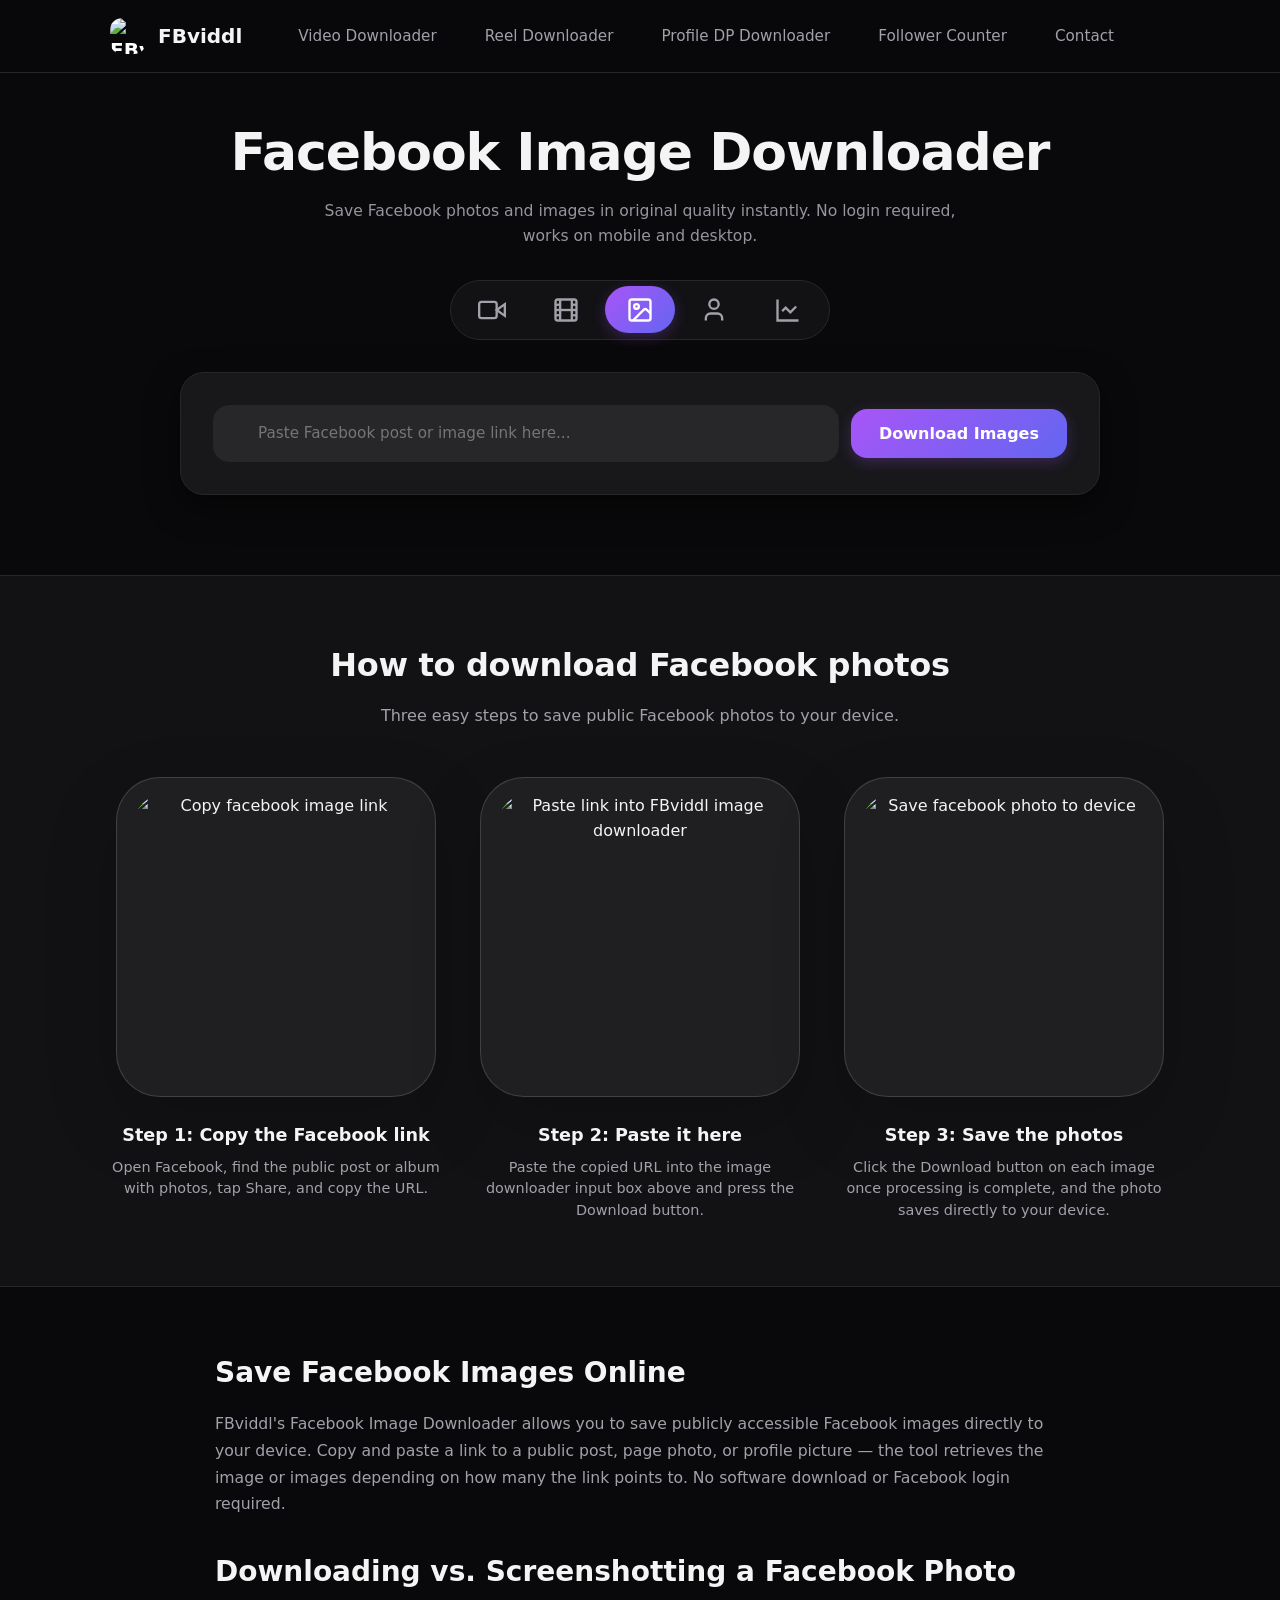
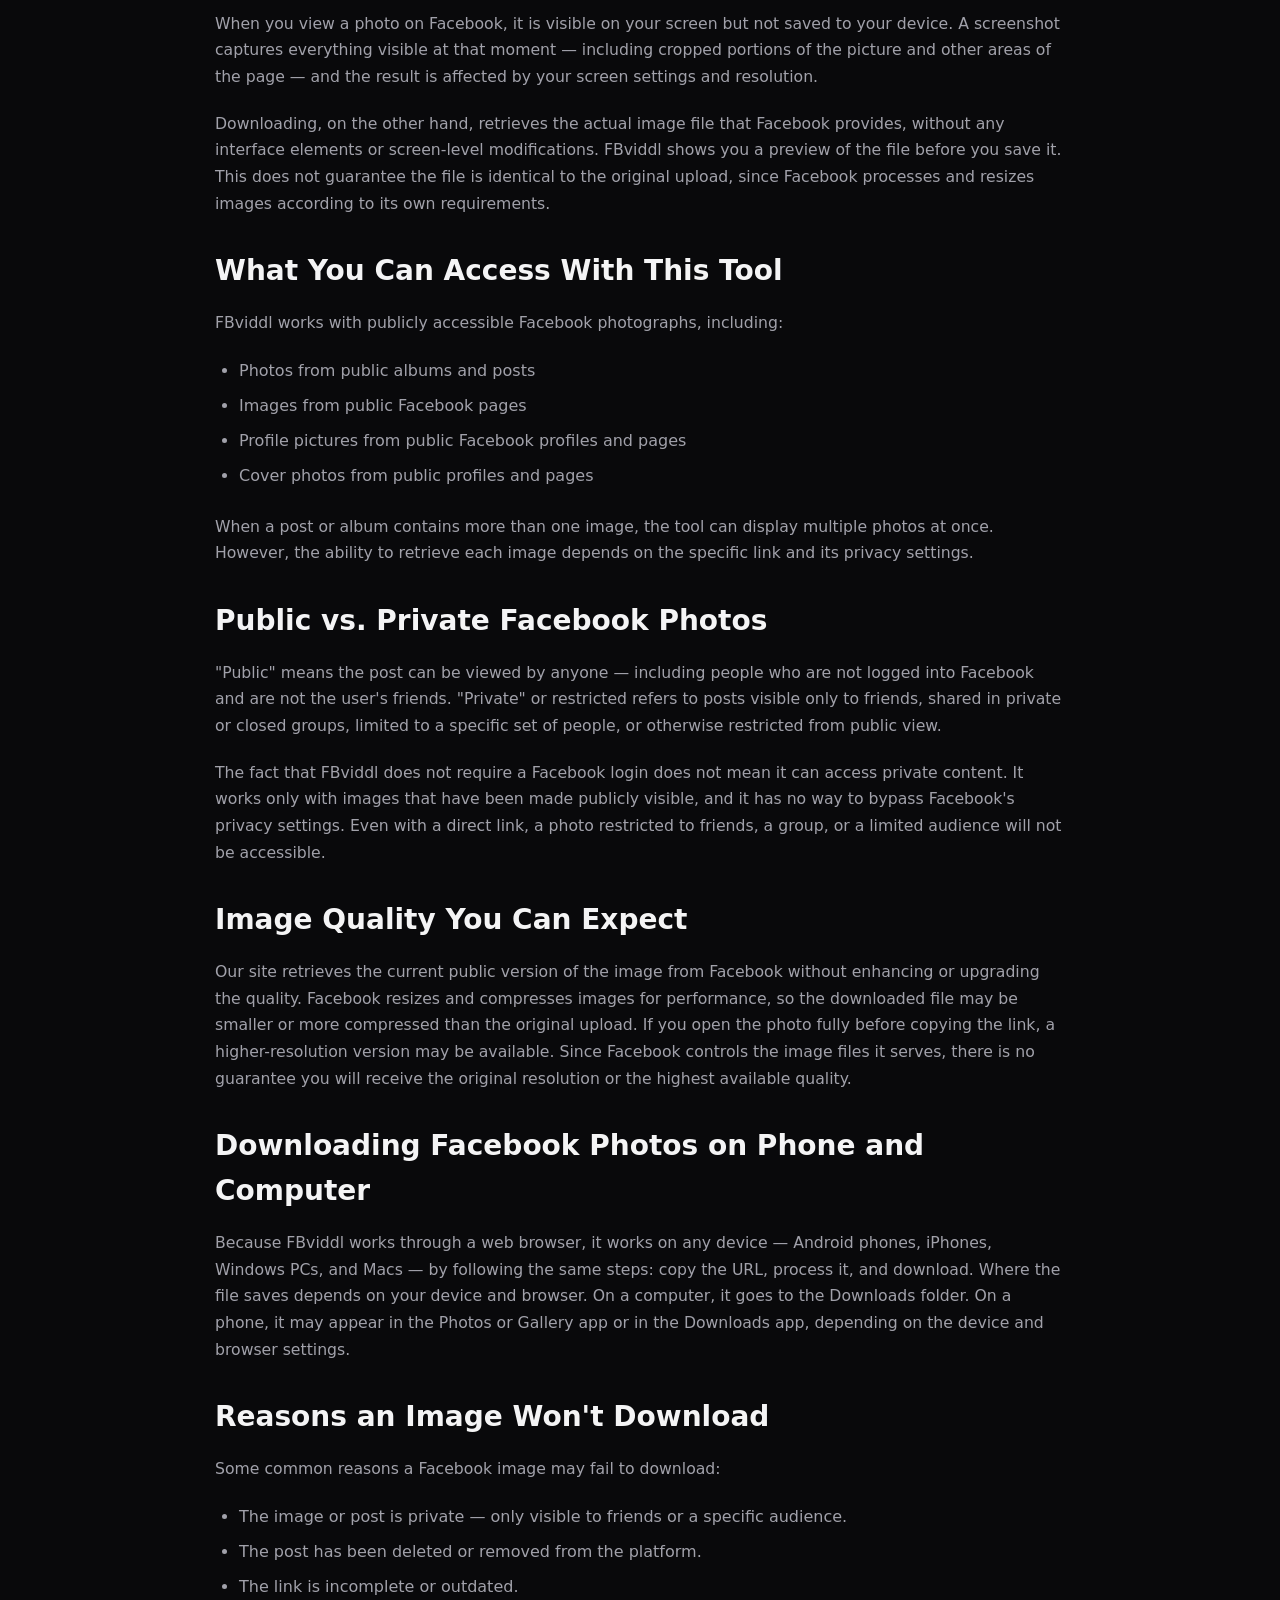
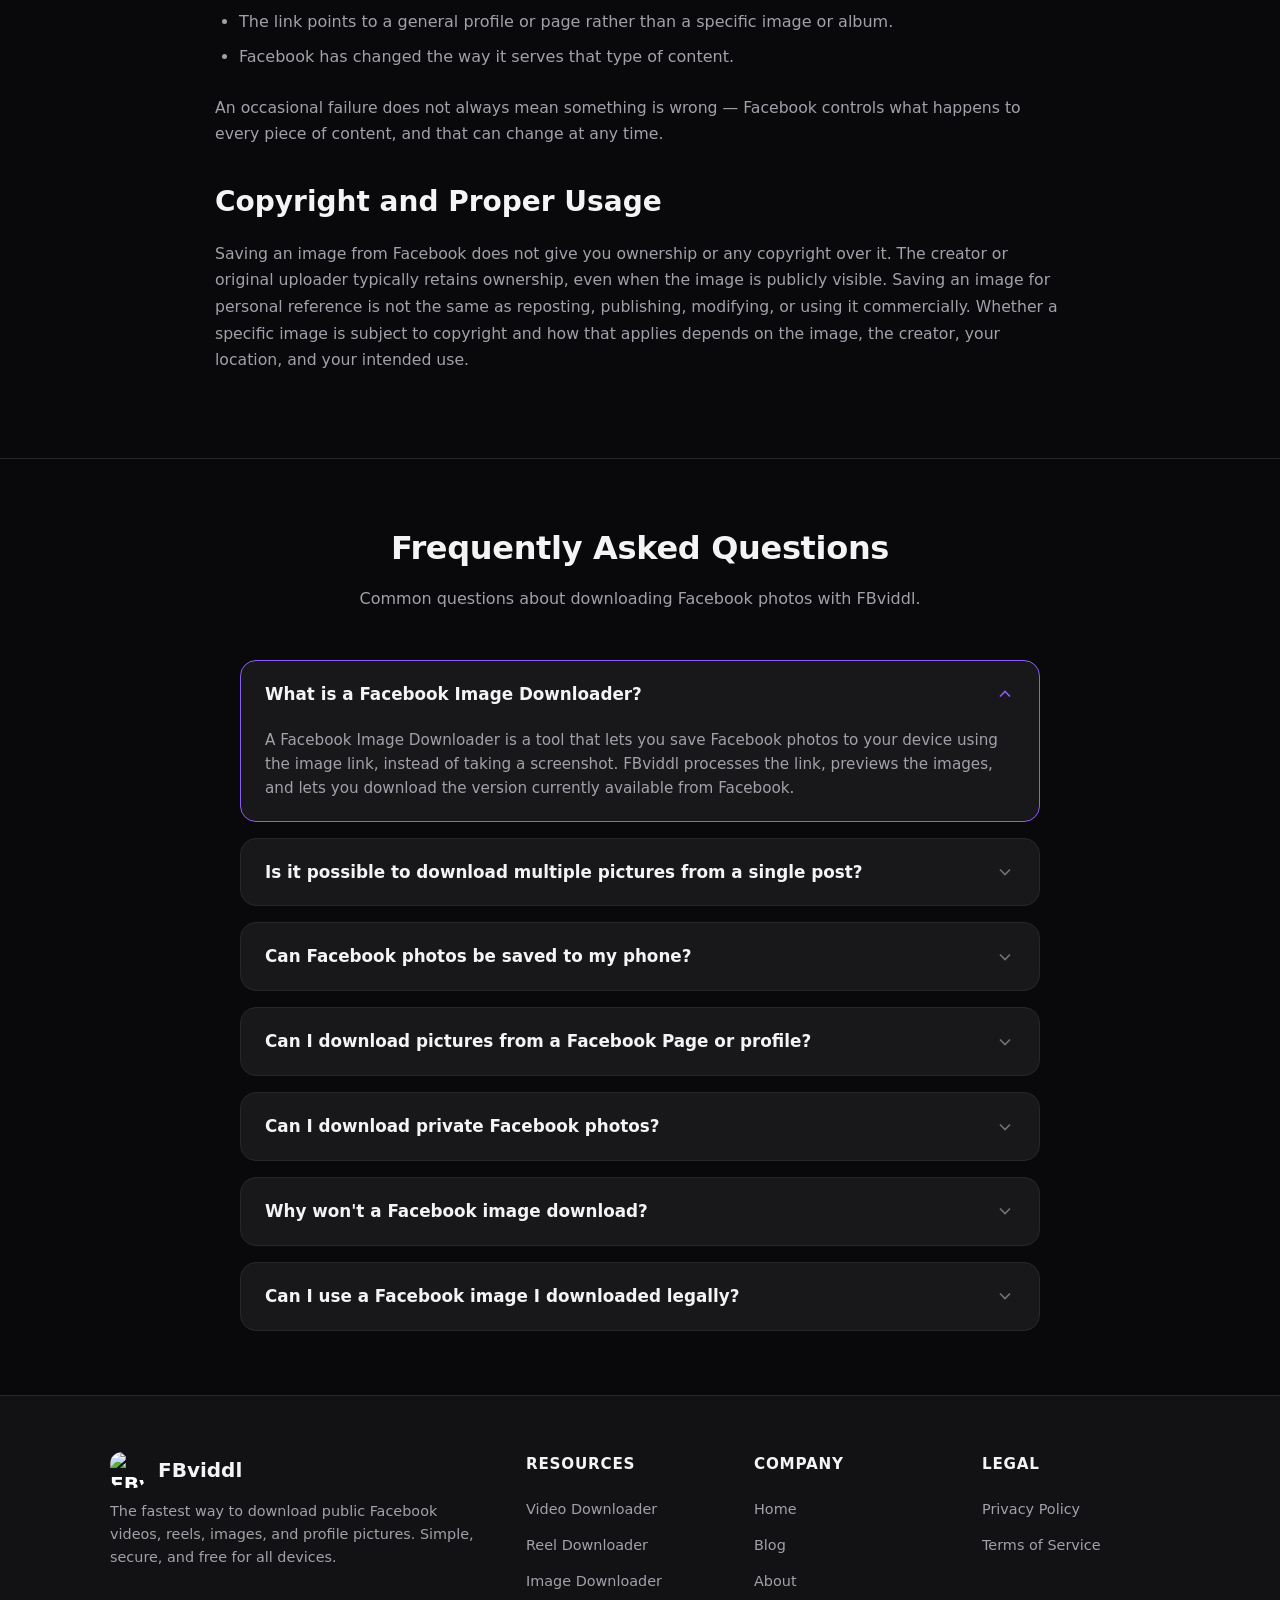
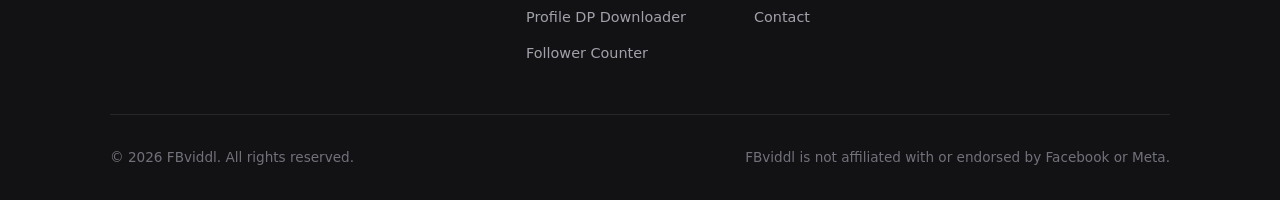
==== index.html @ 0bcaa2bc "Rename facebook-image-downloader.html to index.html" ====
<!DOCTYPE html>
<html lang="en">
<head>
<meta charset="UTF-8">
<meta name="viewport" content="width=device-width, initial-scale=1.0">

<!-- Primary SEO -->
<title>Facebook Image Downloader – Download FB Photos Online</title>
<meta name="description" content="Paste a public Facebook photo or post link and save the image to your phone or computer with FBviddl's Facebook Image Downloader — no login needed.">
<meta name="author" content="Romit Kr Yadav">
<meta name="robots" content="index, follow, max-image-preview:large, max-video-preview:-1, max-snippet:150">
<meta name="application-name" content="FBviddl">
<meta name="theme-color" content="#4f46e5">

<!-- Open Graph -->
<meta property="og:type" content="website">
<meta property="og:url" content="https://image.fbviddl.com">
<meta property="og:title" content="Facebook Image Downloader – Download FB Photos Online">
<meta property="og:description" content="Paste a public Facebook photo or post link and save the image to your phone or computer with FBviddl's Facebook Image Downloader — no login needed.">
<meta property="og:site_name" content="FBviddl">
<meta property="og:image" content="https://fbviddl.com/og-image.jpg">
<meta property="og:image:width" content="1200">
<meta property="og:image:height" content="630">
<meta property="og:image:alt" content="FBviddl - Facebook Image Downloader">
<meta property="og:locale" content="en_US">

<!-- Twitter Card -->
<meta name="twitter:card" content="summary_large_image">
<meta name="twitter:site" content="@fbviddl">
<meta name="twitter:url" content="https://image.fbviddl.com">
<meta name="twitter:title" content="Facebook Image Downloader – Download FB Photos Online">
<meta name="twitter:description" content="Paste a public Facebook photo or post link and save the image to your phone or computer with FBviddl's Facebook Image Downloader — no login needed.">
<meta name="twitter:image" content="https://fbviddl.com/og-image.jpg">
<meta name="twitter:image:alt" content="FBviddl - Facebook Image Downloader">

<!-- Canonical & Language -->
<link rel="canonical" href="https://image.fbviddl.com">
<link rel="alternate" hreflang="en" href="https://image.fbviddl.com">
<link rel="alternate" hreflang="x-default" href="https://image.fbviddl.com">

<!-- Favicon -->
<link rel="icon" type="image/png" href="https://fbviddl.com/favicon.png">
<link rel="apple-touch-icon" href="https://fbviddl.com/favicon.png">

<!-- Critical CSS -->
<link rel="preload" href="/romitkrfb.css" as="style">
<link rel="stylesheet" href="/romitkrfb.css">
<!-- Google tag (gtag.js) -->
<script async src="https://www.googletagmanager.com/gtag/js?id=G-W41DHLVD6E"></script>
<script>
  window.dataLayer = window.dataLayer || [];
  function gtag(){dataLayer.push(arguments);}
  gtag('js', new Date());

  gtag('config', 'G-W41DHLVD6E');
</script>
<!-- Structured Data -->
<script type="application/ld+json">
{
  "@context": "https://schema.org",
  "@graph": [
    {
      "@type": "WebPage",
      "@id": "https://fbviddl.com/facebook-image-downloader#webpage",
      "url": "https://fbviddl.com/facebook-image-downloader",
      "name": "Facebook Image Downloader - Download Facebook Photos Online",
      "author": {
        "@type": "Person",
        "name": "Romit Kr Yadav"
      },
      "breadcrumb": { "@id": "https://fbviddl.com/facebook-image-downloader#breadcrumb" }
    },
    {
      "@type": "BreadcrumbList",
      "@id": "https://fbviddl.com/facebook-image-downloader#breadcrumb",
      "itemListElement": [
        { "@type": "ListItem", "position": 1, "name": "Home", "item": "https://fbviddl.com/" },
        { "@type": "ListItem", "position": 2, "name": "Facebook Image Downloader", "item": "https://fbviddl.com/facebook-image-downloader" }
      ]
    }
  ]
}
</script>
<script type="application/ld+json">
{
  "@context": "https://schema.org",
  "@type": "HowTo",
  "@id": "https://fbviddl.com/facebook-image-downloader#howto",
  "url": "https://fbviddl.com/facebook-image-downloader#howitworks",
  "mainEntityOfPage": { "@id": "https://fbviddl.com/facebook-image-downloader#webpage" },
  "name": "How to download Facebook photos",
  "description": "Three easy steps to save public Facebook photos to your device.",
  "totalTime": "PT1M",
  "estimatedCost": { "@type": "MonetaryAmount", "currency": "USD", "value": "0" },
  "supply": [{ "@type": "HowToSupply", "name": "Public Facebook image or post URL" }],
  "tool": [{ "@type": "HowToTool", "name": "FBviddl.com", "url": "https://fbviddl.com/facebook-image-downloader" }],
  "step": [
    { "@type": "HowToStep", "position": 1, "name": "Copy the Facebook link", "text": "Open Facebook, find the public post or album with photos, tap Share, and copy the URL." },
    { "@type": "HowToStep", "position": 2, "name": "Paste it here", "text": "Paste the copied URL into the image downloader input box above and press the Download button." },
    { "@type": "HowToStep", "position": 3, "name": "Save the photos", "text": "Click the Download button on each image once processing is complete, and the photo saves directly to your device." }
  ]
}
</script>
<script type="application/ld+json">
{
  "@context": "https://schema.org",
  "@type": "FAQPage",
  "mainEntity": [
    { "@type": "Question", "name": "What is a Facebook Image Downloader?", "acceptedAnswer": { "@type": "Answer", "text": "A Facebook Image Downloader is a tool that lets you save Facebook photos to your device using the image link, instead of taking a screenshot. FBviddl processes the link, previews the images, and lets you download the version currently available from Facebook." } },
    { "@type": "Question", "name": "Is it possible to download multiple pictures from a single post?", "acceptedAnswer": { "@type": "Answer", "text": "Yes. If the link leads to a post or album with multiple public images, FBviddl will display all available pictures for preview so you can download them one by one. This applies to a single post or album, not an entire account." } },
    { "@type": "Question", "name": "Can Facebook photos be saved to my phone?", "acceptedAnswer": { "@type": "Answer", "text": "Yes. FBviddl works in a mobile browser on Android and iPhone the same way it does on desktop. Copy the Facebook photo link, paste it, wait for processing, and download. The file saves to Photos, Gallery, or Downloads depending on your phone and browser." } },
    { "@type": "Question", "name": "Can I download pictures from a Facebook Page or profile?", "acceptedAnswer": { "@type": "Answer", "text": "Yes, if the specific photo is publicly accessible. Public Facebook Page photos and profile pictures set to public can be downloaded the same way as any other public image. If a photo is restricted or not set to public, the downloader will not be able to retrieve it." } },
    { "@type": "Question", "name": "Can I download private Facebook photos?", "acceptedAnswer": { "@type": "Answer", "text": "No. Not requiring a login does not mean FBviddl can access private content. Photos visible to friends only, within a private group, or to a limited audience cannot be retrieved, and FBviddl does not attempt to bypass Facebook's privacy settings." } },
    { "@type": "Question", "name": "Why won't a Facebook image download?", "acceptedAnswer": { "@type": "Answer", "text": "Most often it is due to private content, an incomplete link, a deleted post, or a link that points to a general profile or page rather than a specific image. If the link is valid but still fails, Facebook may have changed how it delivers that content." } },
    { "@type": "Question", "name": "Can I use a Facebook image I downloaded legally?", "acceptedAnswer": { "@type": "Answer", "text": "Saving an image does not give you the right to use it any way you like. The original creator usually retains copyright even when the image is public. You may need their permission before using it publicly or commercially. Copyright rules vary by jurisdiction and intended use." } }
  ]
}
</script>
</head>
<body>
  <header class="header" id="siteHeader" role="banner">
    <div class="container header-inner">
      <a href="https://fbviddl.com/" class="logo" aria-label="FBviddl - Home"><img src="https://fbviddl.com/fbviddl-logo.png" alt="FBviddl Logo" class="logo-icon" width="36" height="36" loading="eager">FBviddl</a>
      <nav class="nav-desktop" role="navigation" aria-label="Primary Navigation">
        <a href="https://fbviddl.com/" class="nav-link">Video Downloader</a>
        <a href="https://reel.fbviddl.com" class="nav-link">Reel Downloader</a>
        <a href="https://dp.fbviddl.com" class="nav-link">Profile DP Downloader</a>
        <a href="https://follower.fbviddl.com" class="nav-link">Follower Counter</a>
        <a href="https://fbviddl.com/contact" class="nav-link">Contact</a>
      </nav>
      <div class="header-actions">
        <button class="hamburger-btn" id="hamburgerBtn" aria-label="Toggle mobile menu" aria-expanded="false" aria-controls="mobileNav">
          <svg xmlns="http://www.w3.org/2000/svg" width="24" height="24" fill="none" stroke="currentColor" stroke-width="2" aria-hidden="true"><line x1="4" x2="20" y1="12" y2="12"/><line x1="4" x2="20" y1="6" y2="6"/><line x1="4" x2="20" y1="18" y2="18"/></svg>
        </button>
      </div>
    </div>
  </header>

  <nav class="mobile-nav" id="mobileNav" role="navigation" aria-label="Mobile Navigation" hidden>
    <a href="https://fbviddl.com/" class="nav-link">Video Downloader</a>
    <a href="https://reel.fbviddl.com" class="nav-link">Reel Downloader</a>
    <a href="https://image.fbviddl.com" class="nav-link">Image Downloader</a>
    <a href="https://dp.fbviddl.com" class="nav-link">Profile DP Downloader</a>
    <a href="https://follower.fbviddl.com" class="nav-link">Follower Counter</a>
    <a href="https://fbviddl.com/blog" class="nav-link">Blog</a>
    <a href="https://fbviddl.com/contact" class="nav-link">Contact</a>
  </nav>

  <main id="mainContent">
    <section class="hero-section" id="downloader" aria-labelledby="heroHeading">
      <div class="container">
        <div class="hero-copy">
          <h1 class="hero-title" id="heroHeading">Facebook Image Downloader</h1>
          <p class="hero-subtitle hero-subtitle-sm">Save Facebook photos and images in original quality instantly. No login required, works on mobile and desktop.</p>
        </div>

        <div class="tool-tabs" id="toolTabs" role="tablist" aria-label="Downloader Tools">
          <a href="https://fbviddl.com/" class="tool-tab" id="toolVideoTab" role="tab" aria-selected="false" aria-label="Video Downloader">
            <svg xmlns="http://www.w3.org/2000/svg" width="30" height="28" viewBox="0 0 24 24" fill="none" stroke="currentColor" stroke-width="2" aria-hidden="true"><polygon points="23 7 16 12 23 17 23 7"/><rect width="15" height="14" x="1" y="5" rx="2" ry="2"/></svg>
          </a>
          <a href="https://reel.fbviddl.com" class="tool-tab" id="toolReelTab" role="tab" aria-selected="false" aria-label="Reel Downloader">
            <svg xmlns="http://www.w3.org/2000/svg" width="30" height="28" viewBox="0 0 24 24" fill="none" stroke="currentColor" stroke-width="2" aria-hidden="true"><rect width="18" height="18" x="3" y="3" rx="2" ry="2"/><path d="M7 3v18"/><path d="M3 7.5h4"/><path d="M3 12h18"/><path d="M3 16.5h4"/><path d="M17 3v18"/><path d="M17 7.5h4"/><path d="M17 16.5h4"/></svg>
          </a>
          <a href="https://image.fbviddl.com" class="tool-tab active" id="toolImageTab" role="tab" aria-selected="true" aria-current="page" aria-label="Image Downloader">
            <svg xmlns="http://www.w3.org/2000/svg" width="30" height="28" viewBox="0 0 24 24" fill="none" stroke="currentColor" stroke-width="2" aria-hidden="true"><rect width="18" height="18" x="3" y="3" rx="2" ry="2"/><circle cx="9" cy="9" r="2"/><path d="m21 15-3.086-3.086a2 2 0 0 0-2.828 0L6 21"/></svg>
          </a>
          <a href="https://dp.fbviddl.com" class="tool-tab" id="toolDpTab" role="tab" aria-selected="false" aria-label="Profile DP Downloader">
            <svg xmlns="http://www.w3.org/2000/svg" width="30" height="28" viewBox="0 0 24 24" fill="none" stroke="currentColor" stroke-width="2" aria-hidden="true"><path d="M19 21v-2a4 4 0 0 0-4-4H9a4 4 0 0 0-4 4v2"/><circle cx="12" cy="7" r="4"/></svg>
          </a>
          <a href="https://follower.fbviddl.com" class="tool-tab" id="toolGrowthTab" role="tab" aria-selected="false" aria-label="Follower Counter">
            <svg xmlns="http://www.w3.org/2000/svg" width="30" height="28" viewBox="0 0 24 24" fill="none" stroke="currentColor" stroke-width="2" aria-hidden="true"><path d="M3 3v18h18"/><path d="m19 9-5 5-4-4-3 3"/></svg>
          </a>
        </div>

        <div class="downloader-card" aria-label="Facebook Image Downloader Form">
          <form id="downloadForm" class="url-form">
            <div class="input-group">
              <input type="url" id="fbUrlInput" class="url-input" name="facebookUrl" placeholder="Paste Facebook post or image link here..." autocomplete="off" required>
              <button type="submit" class="btn-primary" id="submitBtn" aria-label="Download Facebook images">
                <span id="btnText">Download Images</span>
                <div id="btnLoader" class="spinner hidden" aria-hidden="true"></div>
              </button>
            </div>
          </form>

          <div id="errorMessage" class="error-box hidden" role="alert" aria-live="assertive">
            <svg class="error-icon" width="20" height="20" fill="none" stroke="currentColor" viewBox="0 0 24 24" aria-hidden="true"><path stroke-linecap="round" stroke-linejoin="round" stroke-width="2" d="M12 8v4m0 4h.01M21 12a9 9 0 11-18 0 9 9 0 0118 0z"/></svg>
            <div class="error-content">
              <h4 class="error-title">Unable to download</h4>
              <p id="errorText">Please paste a valid Facebook post or image link.</p>
            </div>
          </div>

          <div id="resultSection" class="result-box hidden" role="region" aria-live="polite">
            <div class="result-header">
              <span class="result-type-badge">Images found</span>
            </div>
            <div class="media-preview-container multi-mode">
              <div id="imageResults" class="media-grid"></div>
            </div>
          </div>
        </div>
      </div>
    </section>

    <section class="steps-section" id="howitworks" aria-labelledby="stepsHeading">
      <div class="container">
        <div class="section-header">
          <h2 class="section-title" id="stepsHeading">How to download Facebook photos</h2>
          <p class="section-subtitle">Three easy steps to save public Facebook photos to your device.</p>
        </div>
        <div class="steps-grid">
          <article class="step-card">
            <div class="step-icon"><img src="https://fbviddl.com/media/facebook-image-downloader.jpg" loading="lazy" decoding="async" width="60" height="60" alt="Copy facebook image link"></div>
            <h3>Step 1: Copy the Facebook link</h3>
            <p>Open Facebook, find the public post or album with photos, tap Share, and copy the URL.</p>
          </article>
          <article class="step-card">
            <div class="step-icon"><img src="https://fbviddl.com/media/download-facebook-photo.jpg" loading="lazy" decoding="async" width="60" height="60" alt="Paste link into FBviddl image downloader"></div>
            <h3>Step 2: Paste it here</h3>
            <p>Paste the copied URL into the image downloader input box above and press the Download button.</p>
          </article>
          <article class="step-card">
            <div class="step-icon"><img src="https://fbviddl.com/media/fb-photo-downolader.jpg" loading="lazy" decoding="async" width="60" height="60" alt="Save facebook photo to device"></div>
            <h3>Step 3: Save the photos</h3>
            <p>Click the Download button on each image once processing is complete, and the photo saves directly to your device.</p>
          </article>
        </div>
      </div>
    </section>

    <section class="info-section" aria-labelledby="infoHeading">
      <div class="container">
        <article class="info-content">

          <h2 id="infoHeading">Save Facebook Images Online</h2>
          <p>FBviddl's Facebook Image Downloader allows you to save publicly accessible Facebook images directly to your device. Copy and paste a link to a public post, page photo, or profile picture — the tool retrieves the image or images depending on how many the link points to. No software download or Facebook login required.</p>

          <h2>Downloading vs. Screenshotting a Facebook Photo</h2>
          <p>When you view a photo on Facebook, it is visible on your screen but not saved to your device. A screenshot captures everything visible at that moment — including cropped portions of the picture and other areas of the page — and the result is affected by your screen settings and resolution.</p>
          <p>Downloading, on the other hand, retrieves the actual image file that Facebook provides, without any interface elements or screen-level modifications. FBviddl shows you a preview of the file before you save it. This does not guarantee the file is identical to the original upload, since Facebook processes and resizes images according to its own requirements.</p>

          <h2>What You Can Access With This Tool</h2>
          <p>FBviddl works with publicly accessible Facebook photographs, including:</p>
          <ul>
            <li>Photos from public albums and posts</li>
            <li>Images from public Facebook pages</li>
            <li>Profile pictures from public Facebook profiles and pages</li>
            <li>Cover photos from public profiles and pages</li>
          </ul>
          <p>When a post or album contains more than one image, the tool can display multiple photos at once. However, the ability to retrieve each image depends on the specific link and its privacy settings.</p>

          <h2>Public vs. Private Facebook Photos</h2>
          <p>"Public" means the post can be viewed by anyone — including people who are not logged into Facebook and are not the user's friends. "Private" or restricted refers to posts visible only to friends, shared in private or closed groups, limited to a specific set of people, or otherwise restricted from public view.</p>
          <p>The fact that FBviddl does not require a Facebook login does not mean it can access private content. It works only with images that have been made publicly visible, and it has no way to bypass Facebook's privacy settings. Even with a direct link, a photo restricted to friends, a group, or a limited audience will not be accessible.</p>

          <h2>Image Quality You Can Expect</h2>
          <p>Our site retrieves the current public version of the image from Facebook without enhancing or upgrading the quality. Facebook resizes and compresses images for performance, so the downloaded file may be smaller or more compressed than the original upload. If you open the photo fully before copying the link, a higher-resolution version may be available. Since Facebook controls the image files it serves, there is no guarantee you will receive the original resolution or the highest available quality.</p>

          <h2>Downloading Facebook Photos on Phone and Computer</h2>
          <p>Because FBviddl works through a web browser, it works on any device — Android phones, iPhones, Windows PCs, and Macs — by following the same steps: copy the URL, process it, and download. Where the file saves depends on your device and browser. On a computer, it goes to the Downloads folder. On a phone, it may appear in the Photos or Gallery app or in the Downloads app, depending on the device and browser settings.</p>

          <h2>Reasons an Image Won't Download</h2>
          <p>Some common reasons a Facebook image may fail to download:</p>
          <ul>
            <li>The image or post is private — only visible to friends or a specific audience.</li>
            <li>The post has been deleted or removed from the platform.</li>
            <li>The link is incomplete or outdated.</li>
            <li>The link points to a general profile or page rather than a specific image or album.</li>
            <li>Facebook has changed the way it serves that type of content.</li>
          </ul>
          <p>An occasional failure does not always mean something is wrong — Facebook controls what happens to every piece of content, and that can change at any time.</p>

          <h2>Copyright and Proper Usage</h2>
          <p>Saving an image from Facebook does not give you ownership or any copyright over it. The creator or original uploader typically retains ownership, even when the image is publicly visible. Saving an image for personal reference is not the same as reposting, publishing, modifying, or using it commercially. Whether a specific image is subject to copyright and how that applies depends on the image, the creator, your location, and your intended use.</p>

        </article>
      </div>
    </section>

    <section class="faq-section" id="faq" aria-labelledby="faqHeading">
      <div class="container">
        <div class="section-header">
          <h2 class="section-title" id="faqHeading">Frequently Asked Questions</h2>
          <p class="section-subtitle">Common questions about downloading Facebook photos with FBviddl.</p>
        </div>
        <div class="faq-list" role="list">

          <div class="faq-item active" role="listitem">
            <button type="button" class="faq-question" aria-expanded="true" aria-controls="faqAnswer1">
              <span>What is a Facebook Image Downloader?</span>
              <svg class="faq-icon" aria-hidden="true" xmlns="http://www.w3.org/2000/svg" viewBox="0 0 24 24" fill="none" stroke="currentColor" stroke-width="2"><polyline points="6 9 12 15 18 9"/></svg>
            </button>
            <div id="faqAnswer1" class="faq-answer" role="region">
              <p>A Facebook Image Downloader is a tool that lets you save Facebook photos to your device using the image link, instead of taking a screenshot. FBviddl processes the link, previews the images, and lets you download the version currently available from Facebook.</p>
            </div>
          </div>

          <div class="faq-item" role="listitem">
            <button type="button" class="faq-question" aria-expanded="false" aria-controls="faqAnswer2">
              <span>Is it possible to download multiple pictures from a single post?</span>
              <svg class="faq-icon" aria-hidden="true" xmlns="http://www.w3.org/2000/svg" viewBox="0 0 24 24" fill="none" stroke="currentColor" stroke-width="2"><polyline points="6 9 12 15 18 9"/></svg>
            </button>
            <div id="faqAnswer2" class="faq-answer" role="region" hidden>
              <p>Yes. If the link leads to a post or album with multiple public images, FBviddl will display all available pictures for preview so you can download them one by one. This applies to a single post or album, not an entire account.</p>
            </div>
          </div>

          <div class="faq-item" role="listitem">
            <button type="button" class="faq-question" aria-expanded="false" aria-controls="faqAnswer3">
              <span>Can Facebook photos be saved to my phone?</span>
              <svg class="faq-icon" aria-hidden="true" xmlns="http://www.w3.org/2000/svg" viewBox="0 0 24 24" fill="none" stroke="currentColor" stroke-width="2"><polyline points="6 9 12 15 18 9"/></svg>
            </button>
            <div id="faqAnswer3" class="faq-answer" role="region" hidden>
              <p>Yes. FBviddl works in a mobile browser on Android and iPhone the same way it does on desktop. Copy the Facebook photo link, paste it, wait for processing, and download. The file saves to Photos, Gallery, or Downloads depending on your phone and browser.</p>
            </div>
          </div>

          <div class="faq-item" role="listitem">
            <button type="button" class="faq-question" aria-expanded="false" aria-controls="faqAnswer4">
              <span>Can I download pictures from a Facebook Page or profile?</span>
              <svg class="faq-icon" aria-hidden="true" xmlns="http://www.w3.org/2000/svg" viewBox="0 0 24 24" fill="none" stroke="currentColor" stroke-width="2"><polyline points="6 9 12 15 18 9"/></svg>
            </button>
            <div id="faqAnswer4" class="faq-answer" role="region" hidden>
              <p>Yes, if the specific photo is publicly accessible. Public Facebook Page photos and profile pictures set to public can be downloaded the same way as any other public image. If a photo is restricted or the profile picture is not set to public, the downloader will not be able to retrieve it.</p>
            </div>
          </div>

          <div class="faq-item" role="listitem">
            <button type="button" class="faq-question" aria-expanded="false" aria-controls="faqAnswer5">
              <span>Can I download private Facebook photos?</span>
              <svg class="faq-icon" aria-hidden="true" xmlns="http://www.w3.org/2000/svg" viewBox="0 0 24 24" fill="none" stroke="currentColor" stroke-width="2"><polyline points="6 9 12 15 18 9"/></svg>
            </button>
            <div id="faqAnswer5" class="faq-answer" role="region" hidden>
              <p>No. Not requiring a login does not mean FBviddl can access private content. Photos visible to friends only, within a private group, or to a limited audience cannot be retrieved, and FBviddl does not attempt to bypass Facebook's privacy settings.</p>
            </div>
          </div>

          <div class="faq-item" role="listitem">
            <button type="button" class="faq-question" aria-expanded="false" aria-controls="faqAnswer6">
              <span>Why won't a Facebook image download?</span>
              <svg class="faq-icon" aria-hidden="true" xmlns="http://www.w3.org/2000/svg" viewBox="0 0 24 24" fill="none" stroke="currentColor" stroke-width="2"><polyline points="6 9 12 15 18 9"/></svg>
            </button>
            <div id="faqAnswer6" class="faq-answer" role="region" hidden>
              <p>Most often it is due to private content, an incomplete link, a deleted post, or a link that points to a general profile or page rather than a specific image. If the link is valid and accessible but still fails, Facebook may have changed how it delivers that content.</p>
            </div>
          </div>

          <div class="faq-item" role="listitem">
            <button type="button" class="faq-question" aria-expanded="false" aria-controls="faqAnswer7">
              <span>Can I use a Facebook image I downloaded legally?</span>
              <svg class="faq-icon" aria-hidden="true" xmlns="http://www.w3.org/2000/svg" viewBox="0 0 24 24" fill="none" stroke="currentColor" stroke-width="2"><polyline points="6 9 12 15 18 9"/></svg>
            </button>
            <div id="faqAnswer7" class="faq-answer" role="region" hidden>
              <p>Saving an image does not give you the right to use it any way you like. The original creator usually retains copyright even when the image is public. You may need their permission before using it publicly or commercially. Copyright rules vary by jurisdiction and intended use.</p>
            </div>
          </div>

        </div>
      </div>
    </section>
  </main>

  <footer class="footer" role="contentinfo">
    <div class="container">
      <div class="footer-grid">
        <div class="footer-col">
          <a href="https://fbviddl.com/" class="logo" aria-label="FBviddl Home"><img src="https://fbviddl.com/fbviddl-logo.png" alt="FBviddl Logo" class="logo-icon" width="36" height="36" loading="lazy">FBviddl</a>
          <p>The fastest way to download public Facebook videos, reels, images, and profile pictures. Simple, secure, and free for all devices.</p>
        </div>
       <div class="footer-col">
          <h4>Resources</h4>
          <ul class="footer-links">
            <li><a href="https://fbviddl.com/">Video Downloader</a></li>
            <li><a href="https://reel.fbviddl.com">Reel Downloader</a></li>
            <li><a href="https://image.fbviddl.com">Image Downloader</a></li>
            <li><a href="https://dp.fbviddl.com">Profile DP Downloader</a></li>
            <li><a href="https://follower.fbviddl.com">Follower Counter</a></li>
          </ul>
        </div>


        <div class="footer-col">
          <h4>Company</h4>
          <ul class="footer-links">
            <li><a href="https://fbviddl.com/">Home</a></li>
            <li><a href="https://fbviddl.com/blog">Blog</a></li>
            <li><a href="https://fbviddl.com/about">About</a></li>
            <li><a href="https://fbviddl.com/contact">Contact</a></li>
          </ul>
        </div>
        <div class="footer-col">
          <h4>Legal</h4>
          <ul class="footer-links">
            <li><a href="https://fbviddl.com/privacy">Privacy Policy</a></li>
            <li><a href="https://fbviddl.com/terms">Terms of Service</a></li>
          </ul>
        </div>
      </div>
      <div class="footer-bottom">
        <div>&copy; 2026 FBviddl. All rights reserved.</div>
        <div>FBviddl is not affiliated with or endorsed by Facebook or Meta.</div>
      </div>
    </div>
  </footer>

  <script src="/romitimg.js" defer></script>
</body>
</html>
---- romitkrfb.css ----
/* ==========================================================================
   Threads Downloader - Modern Responsive CSS System
   Supports Dark Mode (Default) & Light Mode
   ========================================================================== */

/* CSS Variables & Color Palette */
:root {
  /* Colors - Dark Theme (Default) */
  --bg-primary: #09090b;
  --bg-surface: #121215;
  --bg-card: #18181b;
  --bg-card-hover: #222226;
  --bg-input: #27272a;
  
  --text-primary: #f4f4f5;
  --text-secondary: #a1a1aa;
  --text-muted: #71717a;
  
  --accent-primary: #8b5cf6;
  --accent-hover: #7c3aed;
  --accent-light: rgba(139, 92, 246, 0.15);
  --accent-gradient: linear-gradient(135deg, #a855f7 0%, #6366f1 100%);
  --accent-glow: rgba(168, 85, 247, 0.25);
  
  --border-color: #27272a;
  --border-hover: #3f3f46;
  --shadow-color: rgba(0, 0, 0, 0.5);
  
  --success-bg: rgba(16, 185, 129, 0.12);
  --success-text: #34d399;
  --error-bg: rgba(239, 68, 68, 0.12);
  --error-text: #f87171;
  --warning-bg: rgba(245, 158, 11, 0.12);
  --warning-text: #fbbf24;

  /* Typography */
  --font-sans: system-ui, -apple-system, BlinkMacSystemFont, 'Segoe UI', Roboto, Helvetica, Arial, sans-serif;
  
  /* Radii */
  --radius-sm: 8px;
  --radius-md: 12px;
  --radius-lg: 16px;
  --radius-xl: 24px;
  --radius-pill: 9999px;

  /* Transitions */
  --transition-fast: 0.15s ease;
  --transition-normal: 0.25s ease;
  --transition-slow: 0.35s ease;

  /* Containers */
  --container-max: 1100px;
}

/* Light Theme Variables */
[data-theme="light"] {
  --bg-primary: #f8fafc;
  --bg-surface: #ffffff;
  --bg-card: #ffffff;
  --bg-card-hover: #f1f5f9;
  --bg-input: #f1f5f9;
  
  --text-primary: #0f172a;
  --text-secondary: #475569;
  --text-muted: #64748b;
  
  --accent-primary: #7c3aed;
  --accent-hover: #6d28d9;
  --accent-light: rgba(124, 58, 237, 0.08);
  --accent-gradient: linear-gradient(135deg, #7c3aed 0%, #4f46e5 100%);
  --accent-glow: rgba(124, 58, 237, 0.15);
  
  --border-color: #e2e8f0;
  --border-hover: #cbd5e1;
  --shadow-color: rgba(15, 23, 42, 0.08);
  
  --success-bg: #ecfdf5;
  --success-text: #059669;
  --error-bg: #fef2f2;
  --error-text: #dc2626;
  --warning-bg: #fffbeb;
  --warning-text: #d97706;
}

/* Reset & Base Styles */
*, *::before, *::after {
  box-sizing: border-box;
  margin: 0;
  padding: 0;
}

html {
  font-family: var(--font-sans);
  background-color: var(--bg-primary);
  color: var(--text-primary);
  line-height: 1.6;
  scroll-behavior: smooth;
  -webkit-font-smoothing: antialiased;
}

body {
  min-height: 100vh;
  display: flex;
  flex-direction: column;
  background-color: var(--bg-primary);
  color: var(--text-primary);
  transition: background-color var(--transition-normal), color var(--transition-normal);
  overflow-x: hidden;
  position: relative;
}

body::before {
  display: none;
}

a {
  color: var(--accent-primary);
  text-decoration: none;
  transition: color var(--transition-fast);
}

a:hover {
  color: var(--accent-hover);
}

img, video {
  max-width: 100%;
  height: auto;
  display: block;
}

button, input, select, textarea {
  font: inherit;
  color: inherit;
}

button {
  cursor: pointer;
  border: none;
  background: none;
}

/* Layout Containers */
.container {
  width: 100%;
  max-width: var(--container-max);
  margin: 0 auto;
  padding: 0 1.25rem;
}

/* Header & Navigation */
.header {
  position: sticky;
  top: 0;
  z-index: 100;
  background-color: rgba(9, 9, 11, 0.85);
  backdrop-filter: blur(12px);
  -webkit-backdrop-filter: blur(12px);
  border-bottom: 1px solid var(--border-color);
  transition: background-color var(--transition-normal);
}

[data-theme="light"] .header {
  background-color: rgba(248, 250, 252, 0.85);
}

.header-inner {
  display: flex;
  align-items: center;
  justify-content: space-between;
  height: 4.5rem;
}

.logo {
  display: flex;
  align-items: center;
  gap: 0.75rem;
  font-weight: 700;
  font-size: 1.25rem;
  color: var(--text-primary);
  text-decoration: none;
}

.logo-icon {
  width: 2.25rem;
  height: 2.25rem;
  background: var(--accent-gradient);
  border-radius: var(--radius-md);
  display: flex;
  align-items: center;
  justify-content: center;
  color: #ffffff;
  box-shadow: 0 4px 12px var(--accent-glow);
  flex-shrink: 0;
}

.logo img.logo-icon {
  padding: 0;
  object-fit: cover;
  background: transparent;
  box-shadow: none;
}

.logo-icon svg {
  width: 1.35rem;
  height: 1.35rem;
}

.logo-badge {
  font-size: 0.65rem;
  text-transform: uppercase;
  letter-spacing: 0.05em;
  background: var(--accent-light);
  color: var(--accent-primary);
  padding: 0.15rem 0.5rem;
  border-radius: var(--radius-pill);
  font-weight: 600;
}

.nav-desktop {
  display: flex;
  align-items: center;
  gap: 1.5rem;
}

.nav-link {
  color: var(--text-secondary);
  font-weight: 500;
  font-size: 0.95rem;
  padding: 0.5rem 0.75rem;
  border-radius: var(--radius-sm);
  transition: color var(--transition-fast), background-color var(--transition-fast);
}

.nav-link:hover, .nav-link.active {
  color: var(--text-primary);
  background-color: var(--bg-card-hover);
}

.header-actions {
  display: flex;
  align-items: center;
  gap: 0.75rem;
}

.theme-toggle-btn {
  width: 2.5rem;
  height: 2.5rem;
  border-radius: var(--radius-pill);
  background-color: var(--bg-surface);
  border: 1px solid var(--border-color);
  color: var(--text-primary);
  display: flex;
  align-items: center;
  justify-content: center;
  transition: all var(--transition-fast);
}

.theme-toggle-btn:hover {
  background-color: var(--bg-card-hover);
  border-color: var(--border-hover);
  transform: translateY(-1px);
}

.hamburger-btn {
  display: none;
  width: 2.5rem;
  height: 2.5rem;
  border-radius: var(--radius-md);
  background-color: var(--bg-surface);
  border: 1px solid var(--border-color);
  color: var(--text-primary);
  align-items: center;
  justify-content: center;
}

/* Mobile Nav Drawer */
.mobile-nav {
  display: none;
  position: fixed;
  top: 4.5rem;
  left: 0;
  right: 0;
  bottom: 0;
  background-color: var(--bg-primary);
  z-index: 99;
  padding: 1.5rem;
  flex-direction: column;
  gap: 1rem;
  border-top: 1px solid var(--border-color);
  overflow-y: auto;
}

.mobile-nav.open {
  display: flex;
}

.mobile-nav .nav-link {
  font-size: 1.1rem;
  padding: 0.85rem 1rem;
  border-radius: var(--radius-md);
  background-color: var(--bg-surface);
}

/* Hero & Downloader Section */
.hero-section {
  padding: 3rem 0 2rem;
  text-align: center;
}

.hero-pill {
  display: inline-flex;
  align-items: center;
  gap: 0.5rem;
  padding: 0.35rem 1rem;
  border-radius: var(--radius-pill);
  background-color: var(--accent-light);
  color: var(--accent-primary);
  font-size: 0.85rem;
  font-weight: 600;
  margin-bottom: 1.25rem;
  border: 1px solid rgba(139, 92, 246, 0.2);
}

.update-box {
  margin: 2rem auto 0;
  max-width: 780px;
  background: rgba(255,255,255,0.04);
  border: 1px solid rgba(255,255,255,0.12);
  border-radius: var(--radius-xl);
  padding: 1.5rem;
  text-align: left;
  box-shadow: 0 20px 50px rgba(0, 0, 0, 0.18);
  backdrop-filter: blur(16px);
  -webkit-backdrop-filter: blur(16px);
}

.update-box-header {
  display: flex;
  align-items: center;
  gap: 0.85rem;
  margin-bottom: 1rem;
}

.update-icon {
  display: inline-flex;
  align-items: center;
  justify-content: center;
  width: 2.5rem;
  height: 2.5rem;
  border-radius: 50%;
  background: rgba(124, 58, 237, 0.18);
  color: #fff;
  font-size: 1rem;
}

.update-box h2 {
  font-size: 1.1rem;
  margin: 0;
  color: var(--text-primary);
}

.update-items {
  display: grid;
  gap: 1rem;
  max-height: 310px;
  overflow-y: auto;
  padding-right: 0.25rem;
}

.update-items::-webkit-scrollbar {
  width: 8px;
}

.update-items::-webkit-scrollbar-track {
  background: transparent;
}

.update-items::-webkit-scrollbar-thumb {
  background: rgba(139, 92, 246, 0.45);
  border-radius: 999px;
}

.update-items::-webkit-scrollbar-thumb:hover {
  background: rgba(139, 92, 246, 0.65);
}

.update-item {
  padding: 1rem;
  border-radius: var(--radius-lg);
  background: rgba(255,255,255,0.03);
  border: 1px solid rgba(255,255,255,0.08);
}

.update-item p {
  margin: 0;
  color: var(--text-secondary);
  line-height: 1.65;
}

.hero-title {
  font-size: clamp(1.5rem, 6vw, 3.25rem);
  font-weight: 800;
  line-height: 1.2;
  letter-spacing: -0.02em;
  margin-bottom: 1rem;
  color: var(--text-primary);
  word-break: break-word;
  overflow-wrap: break-word;
}

.hero-subtitle {
  font-size: 1.1rem;
  color: var(--text-secondary);
  max-width: 650px;
  margin: 0 auto 2rem;
  line-height: 1.6;
}

.hero-subtitle-sm {
  font-size: 0.975rem;
  line-height: 1.55;
  opacity: 0.92;
}

.promo-account-banner {
  display: flex;
  flex-wrap: wrap;
  align-items: center;
  justify-content: center;
  gap: 0.7rem;
  max-width: 760px;
  margin: 0 auto 1.6rem;
  padding: 0.9rem 1rem;
  border-radius: 1.1rem;
  background: linear-gradient(135deg, rgba(124, 58, 237, 0.16), rgba(6, 182, 212, 0.08));
  border: 1px solid rgba(255, 255, 255, 0.16);
  box-shadow: 0 12px 32px rgba(15, 23, 42, 0.14), inset 0 1px 0 rgba(255, 255, 255, 0.08);
  backdrop-filter: blur(12px);
  -webkit-backdrop-filter: blur(12px);
  color: var(--text-primary);
}

.promo-account-avatar {
  width: 2.65rem;
  height: 2.65rem;
  border-radius: 50%;
  object-fit: cover;
  border: 2px solid rgba(255, 255, 255, 0.24);
  box-shadow: 0 8px 18px rgba(0, 0, 0, 0.16);
}

.promo-account-badge {
  display: inline-flex;
  align-items: center;
  justify-content: center;
  padding: 0.3rem 0.7rem;
  border-radius: 999px;
  background: linear-gradient(135deg, var(--accent-primary), #38bdf8);
  color: #fff;
  font-size: 0.72rem;
  font-weight: 700;
  letter-spacing: 0.03em;
  text-transform: uppercase;
}

.promo-account-text {
  font-size: 0.94rem;
  color: var(--text-secondary);
}

.promo-account-text a {
  color: var(--accent-primary);
  font-weight: 700;
  text-decoration: none;
}

.promo-account-button {
  display: inline-flex;
  align-items: center;
  justify-content: center;
  padding: 0.55rem 0.9rem;
  border-radius: 999px;
  background: rgba(255, 255, 255, 0.95);
  color: #111827;
  font-size: 0.88rem;
  font-weight: 700;
  border: 1px solid rgba(255, 255, 255, 0.24);
  text-decoration: none;
  transition: transform var(--transition-fast), box-shadow var(--transition-fast), color var(--transition-fast);
}

.promo-account-button:hover {
  transform: translateY(-1px);
  box-shadow: 0 8px 16px rgba(15, 23, 42, 0.12);
  color: var(--accent-primary);
}

@media (max-width: 640px) {
  .promo-account-banner {
    flex-direction: row;
    align-items: center;
    justify-content: center;
    text-align: left;
    padding: 0.8rem 0.75rem;
    gap: 0.45rem;
    flex-wrap: nowrap;
  }

  .promo-account-avatar {
    width: 2.1rem;
    height: 2.1rem;
    flex-shrink: 0;
  }

  .promo-account-badge {
    padding: 0.24rem 0.55rem;
    font-size: 0.62rem;
  }

  .promo-account-text {
    font-size: 0.8rem;
    line-height: 1.3;
    white-space: nowrap;
    overflow: hidden;
    text-overflow: ellipsis;
  }

  .promo-account-button {
    padding: 0.42rem 0.65rem;
    font-size: 0.74rem;
    white-space: nowrap;
  }
}

/* Promote Account Page */
.promote-section {
  padding-bottom: 1rem;
}

.promote-actions {
  display: flex;
  flex-wrap: wrap;
  justify-content: center;
  gap: 0.75rem;
  margin-top: 1.2rem;
}

.promote-grid {
  display: grid;
  grid-template-columns: repeat(2, minmax(0, 1fr));
  gap: 1rem;
  margin-bottom: 1rem;
}

.promote-card {
  background: var(--bg-card);
  border: 1px solid var(--border-color);
  border-radius: 1.1rem;
  padding: 1.2rem;
  box-shadow: 0 10px 24px rgba(15, 23, 42, 0.12);
}

.promote-card-wide {
  margin-top: 1rem;
}

.promote-icon {
  display: inline-flex;
  width: 2.8rem;
  height: 2.8rem;
  align-items: center;
  justify-content: center;
  border-radius: 0.9rem;
  background: linear-gradient(135deg, rgba(124, 58, 237, 0.15), rgba(6, 182, 212, 0.1));
  color: var(--accent-primary);
  margin-bottom: 0.8rem;
}

.promote-card h2,
.pricing-card h2 {
  font-size: 1.1rem;
  margin: 0 0 0.5rem;
  color: var(--text-primary);
}

.promote-card p,
.pricing-card p,
.promote-list li {
  color: var(--text-secondary);
  line-height: 1.6;
}

.promote-link {
  display: inline-block;
  margin-top: 0.35rem;
  color: var(--accent-primary);
  font-weight: 700;
  text-decoration: none;
}

.upi-box {
  display: inline-block;
  margin-top: 0.55rem;
  padding: 0.45rem 0.7rem;
  border-radius: 999px;
  background: rgba(255, 255, 255, 0.05);
  border: 1px solid rgba(255, 255, 255, 0.08);
  font-size: 0.9rem;
  color: var(--text-primary);
}

.paypal-box {
  margin-top: 0.7rem;
  padding: 0.75rem;
  border-radius: 1rem;
  background: rgba(255, 255, 255, 0.04);
  border: 1px solid rgba(255, 255, 255, 0.08);
}

.paypal-box > div {
  min-height: 48px;
}

.pricing-card {
  background: linear-gradient(135deg, rgba(124, 58, 237, 0.13), rgba(6, 182, 212, 0.08));
  border: 1px solid rgba(255, 255, 255, 0.14);
  border-radius: 1.2rem;
  padding: 1.2rem;
  margin-bottom: 1rem;
  box-shadow: 0 12px 28px rgba(15, 23, 42, 0.12);
}

.pricing-list {
  display: grid;
  gap: 0.75rem;
  margin-top: 0.8rem;
}

.pricing-item {
  display: flex;
  align-items: center;
  justify-content: space-between;
  gap: 1rem;
  padding: 0.8rem 0.95rem;
  border-radius: 0.9rem;
  background: rgba(255, 255, 255, 0.05);
  border: 1px solid rgba(255, 255, 255, 0.08);
}

.pricing-item strong {
  color: var(--text-primary);
}

.pricing-item span {
  font-weight: 700;
  color: var(--accent-primary);
  white-space: nowrap;
}

.promote-list {
  padding-left: 1.1rem;
  margin: 0.6rem 0 0;
}

.promote-list li {
  margin-bottom: 0.45rem;
}

@media (max-width: 768px) {
  .promote-grid {
    grid-template-columns: 1fr;
  }
}

@media (max-width: 640px) {
  .promote-actions {
    flex-direction: column;
  }

  .promote-actions a {
    width: 100%;
  }

  .pricing-item {
    flex-direction: column;
    align-items: flex-start;
  }
}

/* Tool Mode Selector Tabs */
.tool-tabs {
  display: inline-flex;
  background-color: var(--bg-surface);
  padding: 0.35rem;
  border-radius: var(--radius-pill);
  border: 1px solid var(--border-color);
  margin-bottom: 2rem;
  gap: 0.25rem;
}

.tool-tab {
  display: flex;
  align-items: center;
  gap: 0.5rem;
  padding: 0.6rem 1.25rem;
  border-radius: var(--radius-pill);
  font-weight: 600;
  font-size: 0.9rem;
  color: var(--text-secondary);
  transition: all var(--transition-fast);
  white-space: nowrap;
}

.tool-tab.active {
  background: var(--accent-gradient);
  color: #ffffff;
  box-shadow: 0 4px 14px var(--accent-glow);
}

/* Downloader Card Box */
.downloader-card {
  background-color: var(--bg-card);
  border: 1px solid var(--border-color);
  border-radius: var(--radius-xl);
  padding: 2rem;
  box-shadow: 0 12px 32px var(--shadow-color);
  max-width: 920px;
  width: 100%;
  margin: 0 auto 3rem;
  transition: border-color var(--transition-normal);
}

.downloader-card:focus-within {
  border-color: var(--accent-primary);
}

.input-group {
  display: flex;
  flex-direction: column;
  gap: 0.75rem;
  position: relative;
}

@media (min-width: 640px) {
  .input-group {
    flex-direction: row;
    align-items: center;
  }
}

.url-input-wrapper {
  position: relative;
  flex: 1;
  display: flex;
  align-items: center;
}

.input-icon {
  position: absolute;
  left: 1rem;
  color: var(--text-muted);
  width: 1.25rem;
  height: 1.25rem;
  pointer-events: none;
}

.url-input {
  width: 100%;
  padding: 0.95rem 4rem 0.95rem 2.75rem;
  border-radius: var(--radius-lg);
  background-color: var(--bg-input);
  border: 1px solid var(--border-color);
  color: var(--text-primary);
  font-size: 0.95rem;
  transition: all var(--transition-fast);
}

.url-input:focus {
  outline: none;
  border-color: var(--accent-primary);
  background-color: var(--bg-surface);
  box-shadow: 0 0 0 3px var(--accent-light);
}

.paste-btn, .clear-btn {
  position: absolute;
  right: 0.75rem;
  padding: 0.35rem 0.65rem;
  border-radius: var(--radius-sm);
  background-color: var(--bg-surface);
  border: 1px solid var(--border-color);
  color: var(--text-secondary);
  font-size: 0.8rem;
  font-weight: 600;
  display: flex;
  align-items: center;
  gap: 0.25rem;
  transition: all var(--transition-fast);
}

.paste-btn:hover, .clear-btn:hover {
  color: var(--text-primary);
  border-color: var(--border-hover);
  background-color: var(--bg-card-hover);
}

.btn-primary {
  display: inline-flex;
  align-items: center;
  justify-content: center;
  gap: 0.6rem;
  padding: 0.95rem 1.75rem;
  border-radius: var(--radius-lg);
  background: var(--accent-gradient);
  color: #ffffff;
  font-weight: 600;
  font-size: 1rem;
  white-space: nowrap;
  transition: all var(--transition-fast);
  box-shadow: 0 4px 14px var(--accent-glow);
  height: 3.1rem;
}

.btn-primary:hover {
  transform: translateY(-2px);
  box-shadow: 0 6px 20px var(--accent-glow);
  opacity: 0.95;
}

.btn-primary:active {
  transform: translateY(0);
}

.btn-primary.loading {
  cursor: progress;
}

@keyframes pulse {
  0%, 100% {
    transform: translateY(0);
  }
  50% {
    transform: translateY(-1px);
  }
}

.quick-links {
  display: flex;
  align-items: center;
  justify-content: center;
  gap: 0.75rem;
  margin-top: 1rem;
  font-size: 0.85rem;
  color: var(--text-muted);
  flex-wrap: wrap;
}

.sample-link-btn {
  color: var(--accent-primary);
  font-weight: 500;
  text-decoration: underline;
  text-underline-offset: 3px;
}

.sample-link-btn:hover {
  color: var(--accent-hover);
}

/* Loading Animation State */
.loading-box {
  padding: 2.5rem 1rem;
  text-align: center;
}

.loading-box.active {
  display: block;
}

.loading-box:not(.hidden) {
  display: block;
}

.spinner {
  width: 3rem;
  height: 3rem;
  border: 3px solid var(--border-color);
  border-top-color: var(--accent-primary);
  border-radius: 50%;
  animation: spin 0.8s linear infinite;
  margin: 0 auto 1.25rem;
}

@keyframes spin {
  to { transform: rotate(360deg); }
}

.loading-status {
  font-size: 1rem;
  font-weight: 600;
  color: var(--text-primary);
  margin-bottom: 0.25rem;
}

.loading-subtext {
  font-size: 0.85rem;
  color: var(--text-muted);
}

/* Error Message Area */
.error-box {
  padding: 1.25rem;
  border-radius: var(--radius-md);
  background-color: var(--error-bg);
  border: 1px solid rgba(239, 68, 68, 0.3);
  color: var(--error-text);
  margin-top: 1.5rem;
  text-align: left;
  display: flex;
  align-items: flex-start;
  gap: 0.75rem;
}

.error-box.active {
  display: flex;
}

.error-box:not(.hidden) {
  display: flex;
}

.error-icon {
  flex-shrink: 0;
  width: 1.35rem;
  height: 1.35rem;
  margin-top: 0.1rem;
}

.error-content h4 {
  font-size: 0.95rem;
  font-weight: 600;
  margin-bottom: 0.2rem;
}

.error-content p {
  font-size: 0.85rem;
  opacity: 0.9;
  line-height: 1.4;
}

/* Result Preview Area */
.result-box {
  display: block;
  margin-top: 2rem;
  padding-top: 2rem;
  border-top: 1px solid var(--border-color);
  text-align: left;
  opacity: 0;
  transform: translateY(10px);
  transition: opacity 0.3s ease, transform 0.3s ease;
}

.result-box.hidden {
  display: none !important;
}

.result-box.active {
  opacity: 1;
  transform: translateY(0);
}

@keyframes fadeIn {
  from { opacity: 0; transform: translateY(10px); }
  to { opacity: 1; transform: translateY(0); }
}

.result-header {
  display: flex;
  align-items: center;
  justify-content: space-between;
  margin-bottom: 1.25rem;
  flex-wrap: wrap;
  gap: 0.5rem;
}

.result-type-badge {
  display: inline-flex;
  align-items: center;
  gap: 0.4rem;
  padding: 0.3rem 0.75rem;
  border-radius: var(--radius-pill);
  font-size: 0.8rem;
  font-weight: 700;
  text-transform: uppercase;
  letter-spacing: 0.05em;
  background-color: var(--accent-light);
  color: var(--accent-primary);
}

.media-preview-container {
  background-color: #000000;
  border-radius: var(--radius-lg);
  overflow: hidden;
  position: relative;
  max-height: 520px;
  display: flex;
  align-items: center;
  justify-content: center;
  margin-bottom: 1.5rem;
  border: 1px solid var(--border-color);
}

.media-preview-container.multi-mode {
  max-height: none !important;
  height: auto !important;
  display: block !important;
  background-color: transparent !important;
  border: none !important;
  overflow: visible !important;
  padding: 0 !important;
}

.media-preview-container.profile-dp-mode {
  background-color: var(--bg-surface) !important;
  border-radius: var(--radius-xl) !important;
  padding: 2.25rem 1.5rem !important;
  max-height: none !important;
  height: auto !important;
  display: flex !important;
  flex-direction: column !important;
  align-items: center !important;
  justify-content: center !important;
  border: 1px solid var(--border-color) !important;
  box-shadow: 0 8px 24px var(--shadow-color) !important;
}

.media-preview-container.profile-dp-mode img {
  width: 180px !important;
  height: 180px !important;
  max-width: 180px !important;
  max-height: 180px !important;
  border-radius: 50% !important;
  object-fit: cover !important;
  border: 4px solid var(--accent-primary) !important;
  box-shadow: 0 8px 24px var(--accent-glow) !important;
  margin: 0 auto !important;
  display: block !important;
  transition: transform var(--transition-fast) !important;
}

.media-preview-container.profile-dp-mode img:hover {
  transform: scale(1.05) !important;
}

.media-preview-container img,
.media-preview-container video {
  max-height: 520px;
  width: 100%;
  height: auto;
  object-fit: contain;
  margin: 0 auto;
}

.quality-options {
  display: flex;
  flex-wrap: wrap;
  gap: 0.75rem;
  align-items: center;
  margin-bottom: 1.5rem;
}

.pill {
  display: inline-flex;
  align-items: center;
  justify-content: center;
  padding: 0.75rem 1.1rem;
  border-radius: var(--radius-pill);
  background-color: var(--bg-surface);
  border: 1px solid var(--border-color);
  color: var(--text-primary);
  font-size: 0.9rem;
  font-weight: 600;
  text-decoration: none;
  transition: all var(--transition-fast);
}

.pill:hover {
  transform: translateY(-1px);
  border-color: var(--accent-primary);
}

.pill-primary {
  background: var(--accent-gradient);
  color: #ffffff;
  border-color: transparent;
}

.pill-secondary {
  background: rgba(255, 255, 255, 0.04);
}

.result-meta {
  background-color: var(--bg-surface);
  border-radius: var(--radius-md);
  padding: 1rem 1.25rem;
  margin-bottom: 1.5rem;
  border: 1px solid var(--border-color);
}

.author-info {
  display: flex;
  align-items: center;
  gap: 0.6rem;
  font-weight: 600;
  font-size: 0.95rem;
  color: var(--text-primary);
  margin-bottom: 0.5rem;
}

.caption-text {
  font-size: 0.9rem;
  color: var(--text-secondary);
  line-height: 1.5;
  word-break: break-word;
}

.quality-options {
  display: flex;
  align-items: center;
  gap: 0.75rem;
  margin-bottom: 1.5rem;
  flex-wrap: wrap;
}

.quality-label {
  font-size: 0.85rem;
  font-weight: 600;
  color: var(--text-muted);
}

.quality-pills {
  display: flex;
  gap: 0.5rem;
  flex-wrap: wrap;
}

.quality-btn {
  padding: 0.4rem 0.85rem;
  border-radius: var(--radius-pill);
  background-color: var(--bg-surface);
  border: 1px solid var(--border-color);
  font-size: 0.8rem;
  font-weight: 600;
  color: var(--text-secondary);
  transition: all var(--transition-fast);
}

.quality-btn.active, .quality-btn:hover {
  background-color: var(--accent-light);
  border-color: var(--accent-primary);
  color: var(--accent-primary);
}

.action-buttons {
  display: flex;
  gap: 1rem;
  flex-wrap: wrap;
}

.download-direct-btn {
  flex: 1;
  min-width: 200px;
}

.copy-link-btn {
  padding: 0.95rem 1.25rem;
  border-radius: var(--radius-lg);
  background-color: var(--bg-surface);
  border: 1px solid var(--border-color);
  color: var(--text-primary);
  font-weight: 600;
  display: inline-flex;
  align-items: center;
  justify-content: center;
  gap: 0.5rem;
  transition: all var(--transition-fast);
}

.copy-link-btn:hover {
  background-color: var(--bg-card-hover);
  border-color: var(--border-hover);
}

/* Feature Grid Section */
.features-section {
  padding: 4rem 0;
  border-top: 1px solid var(--border-color);
}

.section-header {
  text-align: center;
  max-width: 650px;
  margin: 0 auto 3rem;
}

.section-title {
  font-size: 2rem;
  font-weight: 700;
  margin-bottom: 0.75rem;
  letter-spacing: -0.01em;
}

.section-subtitle {
  color: var(--text-secondary);
  font-size: 1rem;
}

.feature-grid {
  display: grid;
  grid-template-columns: repeat(1, 1fr);
  gap: 1.5rem;
}

@media (min-width: 640px) {
  .feature-grid {
    grid-template-columns: repeat(2, 1fr);
  }
}

@media (min-width: 1024px) {
  .feature-grid {
    grid-template-columns: repeat(3, 1fr);
  }
}

.feature-card {
  background-color: var(--bg-card);
  border: 1px solid var(--border-color);
  border-radius: var(--radius-lg);
  padding: 1.75rem;
  transition: all var(--transition-normal);
}

.feature-card:hover {
  border-color: var(--border-hover);
  transform: translateY(-3px);
  box-shadow: 0 8px 24px var(--shadow-color);
}

.feature-icon {
  width: 3rem;
  height: 3rem;
  border-radius: var(--radius-md);
  background: var(--accent-light);
  color: var(--accent-primary);
  display: flex;
  align-items: center;
  justify-content: center;
  margin-bottom: 1.25rem;
}

.feature-icon svg {
  width: 1.5rem;
  height: 1.5rem;
}

.feature-card h3 {
  font-size: 1.15rem;
  font-weight: 600;
  margin-bottom: 0.5rem;
}

.feature-card p {
  color: var(--text-secondary);
  font-size: 0.9rem;
  line-height: 1.5;
}

/* How to Download Steps Section */
.steps-section {
  padding: 4rem 0;
  background-color: var(--bg-surface);
  border-top: 1px solid var(--border-color);
  border-bottom: 1px solid var(--border-color);
}

.steps-grid {
  display: grid;
  grid-template-columns: repeat(1, 1fr);
  gap: 2rem;
  position: relative;
}

@media (min-width: 768px) {
  .steps-grid {
    grid-template-columns: repeat(3, 1fr);
  }
}

.step-card {
  text-align: center;
  position: relative;
  z-index: 1;
}

.step-icon {
  width: 20rem;
  height: 20rem;
  margin: 0 auto 1.5rem;
  border-radius: 2.75rem;
  border: 1px solid rgba(255,255,255,0.15);
  background: rgba(255,255,255,0.06);
  display: flex;
  align-items: center;
  justify-content: center;
  overflow: hidden;
  box-shadow: 0 28px 72px rgba(0, 0, 0, 0.18);
}

.step-icon img {
  width: 18rem;
  height: 18rem;
  object-fit: cover;
  border-radius: 2.25rem;
}

.step-number {
  display: none;
}

.step-card h3 {
  font-size: 1.1rem;
  font-weight: 600;
  margin-bottom: 0.5rem;
}

.step-card p {
  color: var(--text-secondary);
  font-size: 0.9rem;
  line-height: 1.5;
}

/* Content SEO Informational Section */
.info-section {
  padding: 4rem 0;
  border-bottom: 1px solid var(--border-color);
}

.info-content {
  max-width: 850px;
  margin: 0 auto;
}

.info-content h2 {
  font-size: 1.75rem;
  font-weight: 700;
  margin: 2rem 0 1rem;
  color: var(--text-primary);
}

.info-content h2:first-child {
  margin-top: 0;
}

.info-content h3 {
  font-size: 1.3rem;
  font-weight: 600;
  margin: 1.5rem 0 0.75rem;
}

.info-content p {
  color: var(--text-secondary);
  font-size: 0.98rem;
  line-height: 1.7;
  margin-bottom: 1.25rem;
}

.info-content ul, .info-content ol {
  color: var(--text-secondary);
  margin: 0 0 1.5rem 1.5rem;
  line-height: 1.7;
}

.info-content li {
  margin-bottom: 0.5rem;
}

/* FAQ Accordion Section */
.faq-section {
  padding: 4rem 0;
}

.faq-list {
  max-width: 800px;
  margin: 0 auto;
  display: flex;
  flex-direction: column;
  gap: 1rem;
}

.faq-item {
  background-color: var(--bg-card);
  border: 1px solid var(--border-color);
  border-radius: var(--radius-lg);
  overflow: hidden;
  transition: border-color var(--transition-fast);
}

.faq-item.active {
  border-color: var(--accent-primary);
}

.faq-question {
  width: 100%;
  padding: 1.25rem 1.5rem;
  display: flex;
  align-items: center;
  justify-content: space-between;
  font-weight: 600;
  font-size: 1.05rem;
  color: var(--text-primary);
  text-align: left;
}

.faq-icon {
  width: 1.25rem;
  height: 1.25rem;
  color: var(--text-muted);
  transition: transform var(--transition-normal);
  flex-shrink: 0;
}

.faq-item.active .faq-icon {
  transform: rotate(180deg);
  color: var(--accent-primary);
}

.faq-answer {
  display: none;
  padding: 0 1.5rem 1.25rem;
  color: var(--text-secondary);
  font-size: 0.95rem;
  line-height: 1.6;
}

.faq-item.active .faq-answer {
  display: block;
}

/* Legal Pages Styling (privacy, terms, etc.) */
.page-header {
  padding: 3rem 0 2rem;
  text-align: center;
  border-bottom: 1px solid var(--border-color);
  background-color: var(--bg-surface);
}

.page-title {
  font-size: 2.25rem;
  font-weight: 800;
  margin-bottom: 0.5rem;
}

.page-updated {
  color: var(--text-muted);
  font-size: 0.85rem;
}

.breadcrumbs {
  display: flex;
  align-items: center;
  justify-content: center;
  gap: 0.5rem;
  font-size: 0.85rem;
  color: var(--text-muted);
  margin-bottom: 1rem;
}

.legal-body {
  padding: 3rem 0;
  max-width: 850px;
  margin: 0 auto;
}

.legal-body h2 {
  font-size: 1.5rem;
  font-weight: 700;
  margin: 2rem 0 1rem;
  color: var(--text-primary);
}

.legal-body p, .legal-body li {
  color: var(--text-secondary);
  font-size: 0.98rem;
  line-height: 1.7;
  margin-bottom: 1rem;
}

.legal-body ul {
  margin: 0 0 1.5rem 1.5rem;
}

/* Footer Section */
.footer {
  margin-top: auto;
  background-color: var(--bg-surface);
  border-top: 1px solid var(--border-color);
  padding: 3.5rem 0 2rem;
}

.footer-grid {
  display: grid;
  grid-template-columns: repeat(1, 1fr);
  gap: 2.5rem;
  margin-bottom: 3rem;
}

@media (max-width: 639px) {
  .footer-grid {
    grid-template-columns: repeat(2, minmax(0, 1fr));
    gap: 1.25rem 1rem;
  }

  .footer-col {
    padding-bottom: 0;
    border-bottom: none;
  }

  .footer-col:first-child {
    grid-column: 1 / -1;
  }

  .footer-col:first-child .logo {
    display: inline-flex;
    flex-direction: column;
    align-items: flex-start;
    gap: 0.55rem;
    margin-bottom: 0.6rem;
  }

  .footer-col:first-child p {
    margin-top: 0;
    max-width: 100%;
  }

  .footer-links {
    gap: 0.55rem;
  }

  .footer-bottom {
    flex-direction: column;
    align-items: flex-start;
  }
}

@media (min-width: 640px) {
  .footer-grid {
    grid-template-columns: repeat(2, 1fr);
  }
}

@media (min-width: 1024px) {
  .footer-grid {
    grid-template-columns: 2fr 1fr 1fr 1fr;
  }
}

.footer-col h4 {
  font-size: 0.95rem;
  font-weight: 700;
  text-transform: uppercase;
  letter-spacing: 0.05em;
  color: var(--text-primary);
  margin-bottom: 1.25rem;
}

.footer-col p {
  color: var(--text-secondary);
  font-size: 0.9rem;
  line-height: 1.6;
  margin-top: 0.75rem;
}

.footer-links {
  list-style: none;
  display: flex;
  flex-direction: column;
  gap: 0.65rem;
}

.footer-links a {
  color: var(--text-secondary);
  font-size: 0.9rem;
  transition: color var(--transition-fast);
}

.footer-links a:hover {
  color: var(--text-primary);
}

.footer-bottom {
  padding-top: 2rem;
  border-top: 1px solid var(--border-color);
  display: flex;
  align-items: center;
  justify-content: space-between;
  flex-wrap: wrap;
  gap: 1rem;
  font-size: 0.85rem;
  color: var(--text-muted);
}

.footer-disclaimer-note {
  font-size: 0.8rem;
  color: var(--text-muted);
  max-width: 600px;
  line-height: 1.4;
}

/* Multi-Media / Carousel Grid Styles */
.media-grid {
  display: grid;
  grid-template-columns: repeat(1, 1fr);
  gap: 1.25rem;
  width: 100%;
}

@media (min-width: 640px) {
  .media-grid {
    grid-template-columns: repeat(2, 1fr);
  }
}

.media-grid-card {
  background-color: var(--bg-surface);
  border: 1px solid var(--border-color);
  border-radius: var(--radius-lg);
  overflow: hidden;
  display: flex;
  flex-direction: column;
  transition: all var(--transition-fast);
}

.media-grid-card:hover {
  border-color: var(--border-hover);
  box-shadow: 0 4px 16px var(--shadow-color);
}

.media-card-header {
  display: flex;
  align-items: center;
  justify-content: space-between;
  padding: 0.65rem 1rem;
  background-color: var(--bg-card);
  border-bottom: 1px solid var(--border-color);
  font-size: 0.8rem;
  font-weight: 600;
}

.card-num-badge {
  color: var(--accent-primary);
  display: inline-flex;
  align-items: center;
  gap: 0.3rem;
}

.card-quality-badge {
  color: var(--text-muted);
  font-size: 0.75rem;
  background-color: var(--bg-input);
  padding: 0.15rem 0.5rem;
  border-radius: var(--radius-pill);
}

.media-card-preview {
  background-color: #000000;
  height: 260px;
  display: flex;
  align-items: center;
  justify-content: center;
  overflow: hidden;
  position: relative;
}

.media-card-preview img,
.media-card-preview video {
  max-height: 260px;
  width: auto;
  max-width: 100%;
  object-fit: contain;
  margin: 0 auto;
}

.media-card-actions {
  padding: 0.85rem;
  background-color: var(--bg-surface);
  border-top: 1px solid var(--border-color);
}

.card-download-btn {
  width: 100%;
  padding: 0.65rem 1rem;
  font-size: 0.88rem;
  height: 2.5rem;
  border-radius: var(--radius-md);
}

/* ==========================================================================
   Language Selector (Desktop + Mobile)
   ========================================================================== */

/* Desktop Wrapper */
.lang-desktop {
  position: relative;
  display: none;
}

@media (min-width: 769px) {
  .lang-desktop { display: block; }
}

.lang-btn {
  display: inline-flex;
  align-items: center;
  gap: 0.5rem;
  padding: 0.45rem 0.85rem;
  height: 2.5rem;
  border-radius: var(--radius-pill);
  background-color: var(--bg-surface);
  border: 1px solid var(--border-color);
  color: var(--text-primary);
  font-size: 0.9rem;
  font-weight: 500;
  transition: all var(--transition-fast);
  white-space: nowrap;
}

.lang-btn:hover,
.lang-btn[aria-expanded="true"] {
  background-color: var(--bg-card-hover);
  border-color: var(--border-hover);
  transform: translateY(-1px);
}

.lang-btn:focus-visible {
  outline: 2px solid var(--accent-primary);
  outline-offset: 2px;
}

.lang-btn-label {
  max-width: 90px;
  overflow: hidden;
  text-overflow: ellipsis;
  white-space: nowrap;
}

/* Dropdown Panel */
.lang-panel {
  position: absolute;
  top: calc(100% + 0.6rem);
  right: 0;
  width: min(520px, 92vw);
  max-height: 70vh;
  overflow-y: auto;
  background-color: var(--bg-surface);
  border: 1px solid var(--border-color);
  border-radius: var(--radius-lg);
  box-shadow: 0 20px 50px rgba(0, 0, 0, 0.5), 0 0 0 1px rgba(255,255,255,0.03);
  padding: 0.75rem;
  z-index: 200;
  display: grid;
  grid-template-columns: repeat(3, 1fr);
  gap: 0.35rem;
  animation: lang-panel-in 0.18s ease;
}

@keyframes lang-panel-in {
  from { opacity: 0; transform: translateY(-6px); }
  to   { opacity: 1; transform: translateY(0); }
}

.lang-panel::-webkit-scrollbar { width: 8px; }
.lang-panel::-webkit-scrollbar-track { background: transparent; }
.lang-panel::-webkit-scrollbar-thumb {
  background: rgba(139, 92, 246, 0.35);
  border-radius: 999px;
}
.lang-panel::-webkit-scrollbar-thumb:hover {
  background: rgba(139, 92, 246, 0.55);
}

/* Language Item (shared) */
.lang-item,
.mobile-lang-item {
  display: flex;
  align-items: center;
  gap: 0.7rem;
  width: 100%;
  text-align: left;
  padding: 0.65rem 0.75rem;
  border-radius: var(--radius-md);
  background: transparent;
  border: 1px solid transparent;
  color: var(--text-primary);
  cursor: pointer;
  transition: all 0.15s ease;
}

.lang-item:hover,
.mobile-lang-item:hover {
  background-color: var(--bg-card-hover);
  border-color: var(--border-color);
}

.lang-item.active,
.mobile-lang-item.active {
  background-color: var(--bg-card-hover);
  border-color: rgba(139, 92, 246, 0.35);
}

.lang-item.active::after {
  content: "";
  margin-left: auto;
  width: 16px;
  height: 16px;
  flex-shrink: 0;
  background: var(--accent-gradient);
  -webkit-mask: url("data:image/svg+xml;utf8,<svg xmlns='http://www.w3.org/2000/svg' viewBox='0 0 24 24' fill='none' stroke='black' stroke-width='3' stroke-linecap='round' stroke-linejoin='round'><polyline points='20 6 9 17 4 12'/></svg>") center / contain no-repeat;
          mask: url("data:image/svg+xml;utf8,<svg xmlns='http://www.w3.org/2000/svg' viewBox='0 0 24 24' fill='none' stroke='black' stroke-width='3' stroke-linecap='round' stroke-linejoin='round'><polyline points='20 6 9 17 4 12'/></svg>") center / contain no-repeat;
}

.lang-code {
  flex: 0 0 auto;
  width: 34px;
  height: 34px;
  display: inline-flex;
  align-items: center;
  justify-content: center;
  border-radius: 8px;
  background: var(--bg-card);
  border: 1px solid var(--border-color);
  font-size: 0.7rem;
  font-weight: 700;
  letter-spacing: 0.02em;
  color: var(--text-secondary);
}

.lang-texts {
  display: flex;
  flex-direction: column;
  line-height: 1.2;
  min-width: 0;
  flex: 1;
}

.lang-texts strong {
  font-size: 0.92rem;
  font-weight: 600;
  color: var(--text-primary);
  white-space: nowrap;
  overflow: hidden;
  text-overflow: ellipsis;
}

.lang-sub {
  font-size: 0.75rem;
  color: var(--text-muted);
  font-weight: 400;
  margin-top: 2px;
  white-space: nowrap;
  overflow: hidden;
  text-overflow: ellipsis;
}

/* Mobile Language Section */
.mobile-lang-section {
  margin-top: 1.25rem;
  padding-top: 1.25rem;
  border-top: 1px solid var(--border-color);
  display: flex;
  flex-direction: column;
  gap: 0.9rem;
}

.mobile-lang-header {
  display: flex;
  align-items: center;
  gap: 0.6rem;
  color: var(--text-secondary);
  font-size: 0.85rem;
  font-weight: 600;
  text-transform: uppercase;
  letter-spacing: 0.05em;
  padding: 0 0.25rem;
}

.mobile-lang-current {
  margin-left: auto;
  color: var(--accent-primary);
  font-size: 0.85rem;
  background: var(--accent-light);
  padding: 0.25rem 0.6rem;
  border-radius: 999px;
  text-transform: none;
  letter-spacing: 0;
}

.mobile-lang-grid {
  display: grid;
  grid-template-columns: 1fr;
  gap: 0.35rem;
  max-height: 45vh;
  overflow-y: auto;
  padding-right: 0.2rem;
}

.mobile-lang-grid::-webkit-scrollbar { width: 6px; }
.mobile-lang-grid::-webkit-scrollbar-track { background: transparent; }
.mobile-lang-grid::-webkit-scrollbar-thumb {
  background: rgba(139, 92, 246, 0.35);
  border-radius: 999px;
}

@media (min-width: 380px) {
  .mobile-lang-grid { grid-template-columns: repeat(2, 1fr); }
}

@media (min-width: 520px) {
  .mobile-lang-grid { grid-template-columns: repeat(3, 1fr); }
}

/* Utilities */
.hidden { display: none !important; }
.text-center { text-align: center; }

@media (max-width: 768px) {
  .nav-desktop { display: none; }
  .hamburger-btn { display: flex; }
  .downloader-card { padding: 1.25rem; }
  .hero-section { padding: 2rem 0 1.5rem; }
  .contact-grid { grid-template-columns: 1fr !important; gap: 2rem !important; }
  .contact-faq-grid { grid-template-columns: 1fr !important; }
  .nf-cta-row { flex-direction: column; align-items: stretch !important; }
  .nf-quick-tools { grid-template-columns: repeat(2, 1fr) !important; }
  .nf-code { font-size: 6rem !important; }
}

/* ============ Contact Page ============ */
.tg-blog .tg-box { padding: 3rem 2.5rem; }

.contact-grid {
  display: grid;
  grid-template-columns: 0.9fr 1.1fr;
  gap: 3rem;
  align-items: start;
}

.contact-info {
  display: flex;
  flex-direction: column;
  gap: 1.75rem;
}

.contact-info-item {
  display: flex;
  align-items: flex-start;
  gap: 1rem;
  background: var(--bg-card);
  border: 1px solid var(--border-color);
  border-radius: var(--radius-lg);
  padding: 1.25rem 1.5rem;
  transition: all var(--transition-fast);
}
.contact-info-item:hover {
  border-color: var(--border-hover);
  transform: translateY(-2px);
}

.contact-info-icon {
  flex: 0 0 44px;
  width: 44px; height: 44px;
  display: flex; align-items: center; justify-content: center;
  border-radius: 12px;
  background: var(--accent-light);
  color: var(--accent-primary);
}

.contact-info-item h4 {
  margin: 0 0 0.3rem;
  font-size: 1rem;
  font-weight: 600;
  color: var(--text-primary);
}
.contact-info-item p {
  margin: 0;
  color: var(--text-secondary);
  font-size: 0.92rem;
  line-height: 1.5;
}

.footer-link {
  color: var(--accent-primary);
  text-decoration: none;
  font-weight: 500;
  transition: color var(--transition-fast);
}
.footer-link:hover {
  color: var(--accent-secondary);
  text-decoration: underline;
}

.contact-form {
  background: var(--bg-card);
  border: 1px solid var(--border-color);
  border-radius: var(--radius-xl);
  padding: 2rem 2.25rem;
  box-shadow: 0 12px 32px var(--shadow-color);
  display: flex;
  flex-direction: column;
  gap: 1.25rem;
}

.form-row {
  display: flex;
  flex-direction: column;
  gap: 0.5rem;
}
.form-row label {
  font-size: 0.88rem;
  font-weight: 600;
  color: var(--text-secondary);
  letter-spacing: 0.03em;
  text-transform: uppercase;
}
.form-row input,
.form-row select,
.form-row textarea {
  width: 100%;
  padding: 0.9rem 1.1rem;
  border-radius: var(--radius-md);
  background: var(--bg-input);
  border: 1px solid var(--border-color);
  color: var(--text-primary);
  font-family: inherit;
  font-size: 0.95rem;
  transition: all var(--transition-fast);
  resize: vertical;
}
.form-row input:focus,
.form-row select:focus,
.form-row textarea:focus {
  outline: none;
  border-color: var(--accent-primary);
  background: var(--bg-surface);
  box-shadow: 0 0 0 3px var(--accent-light);
}
.form-row select {
  appearance: none;
  background-image: url("data:image/svg+xml,%3Csvg xmlns='http://www.w3.org/2000/svg' viewBox='0 0 24 24' fill='none' stroke='%23666' stroke-width='2'%3E%3Cpolyline points='6 9 12 15 18 9'/%3E%3C/svg%3E");
  background-repeat: no-repeat;
  background-position: right 0.9rem center;
  background-size: 16px;
  padding-right: 2.75rem;
}

.cta-btn {
  display: inline-flex;
  align-items: center; justify-content: center;
  padding: 1rem 1.75rem;
  border-radius: var(--radius-lg);
  background: var(--accent-gradient);
  color: #fff;
  border: none;
  font-weight: 600;
  font-size: 1rem;
  cursor: pointer;
  box-shadow: 0 4px 14px var(--accent-glow);
  transition: all var(--transition-fast);
}
.cta-btn:hover { transform: translateY(-2px); opacity: 0.95; box-shadow: 0 6px 20px var(--accent-glow); }
.cta-btn:active { transform: translateY(0); }
.cta-btn:disabled { opacity: 0.75; cursor: not-allowed; transform: none; }

.contact-result {
  border-radius: var(--radius-md);
  padding: 0.9rem 1.1rem;
  font-size: 0.92rem;
  line-height: 1.5;
  margin: 0.5rem 0 0;
  text-align: center;
}
.contact-result.success { background: rgba(34,197,94,0.12); border: 1px solid rgba(34,197,94,0.35); color: #4ade80; }
.contact-result.error   { background: rgba(239,83,80,0.10); border: 1px solid rgba(239,83,80,0.35); color: #ef5350; }

.contact-faq-grid {
  display: grid;
  grid-template-columns: repeat(2, 1fr);
  gap: 1.25rem;
  margin-top: 1.25rem;
}
.contact-faq-item {
  background: var(--bg-card);
  border: 1px solid var(--border-color);
  border-radius: var(--radius-lg);
  padding: 1.25rem 1.5rem;
  transition: all var(--transition-fast);
}
.contact-faq-item:hover {
  border-color: var(--border-hover);
  transform: translateY(-2px);
}
.contact-faq-item h4 {
  margin: 0 0 0.5rem;
  font-size: 1.05rem;
  color: var(--text-primary);
}
.contact-faq-item p {
  margin: 0;
  color: var(--text-secondary);
  font-size: 0.9rem;
  line-height: 1.6;
}

/* ============ 404 Not Found ============ */
.nf-hero {
  padding: 5rem 0 6rem;
  min-height: calc(100vh - 320px);
  display: flex;
  align-items: center;
  position: relative;
  overflow: hidden;
}
.nf-hero::before {
  content: "";
  position: absolute;
  top: -25%; left: 50%;
  width: 800px; height: 800px;
  transform: translateX(-50%);
  background: radial-gradient(circle, var(--accent-glow), transparent 60%);
  pointer-events: none;
  opacity: 0.7;
}

.nf-hero-inner {
  position: relative;
  text-align: center;
  display: flex;
  flex-direction: column;
  align-items: center;
  max-width: 760px;
  margin: 0 auto;
}

.nf-emoji-wrap {
  position: relative;
  margin-bottom: 1.5rem;
}
.nf-emoji {
  width: 96px; height: 96px;
  border-radius: 50%;
  display: flex; align-items: center; justify-content: center;
  background: var(--bg-card);
  border: 2px solid var(--border-hover);
  box-shadow: 0 20px 50px var(--shadow-color);
  font-size: 3rem;
  animation: nf-bob 2.8s ease-in-out infinite;
}
.nf-emoji-spark {
  position: absolute;
  top: -6px; right: -10px;
  font-size: 1.25rem;
  filter: drop-shadow(0 4px 10px var(--accent-glow));
  animation: nf-twinkle 1.6s ease-in-out infinite;
}
.nf-spark-2 {
  top: auto; bottom: -4px; left: -8px; right: auto;
  animation-delay: 0.6s;
}
@keyframes nf-bob { 0%,100% { transform: translateY(0); } 50% { transform: translateY(-8px); } }
@keyframes nf-twinkle { 0%,100% { opacity: 0.6; transform: scale(0.9); } 50% { opacity: 1; transform: scale(1.15); } }

.nf-code {
  margin: 0 0 1rem;
  font-size: 9rem;
  font-weight: 800;
  line-height: 1;
  letter-spacing: -0.04em;
  background: var(--accent-gradient);
  -webkit-background-clip: text;
  background-clip: text;
  color: transparent;
  filter: drop-shadow(0 6px 22px var(--accent-glow));
}
.nf-title {
  margin: 0 0 0.75rem;
  font-size: 1.75rem;
  font-weight: 700;
  color: var(--text-primary);
  max-width: 600px;
}
.nf-subtitle {
  margin: 0 0 2rem;
  color: var(--text-secondary);
  font-size: 1rem;
  line-height: 1.7;
  max-width: 540px;
}

.nf-cta-row {
  display: flex;
  align-items: center;
  gap: 0.9rem;
  margin-bottom: 3rem;
}
.nf-btn-ghost {
  display: inline-flex;
  align-items: center; justify-content: center;
  gap: 0.55rem;
  padding: 0.95rem 1.5rem;
  border-radius: var(--radius-lg);
  border: 1px solid var(--border-hover);
  color: var(--text-primary);
  font-weight: 600;
  text-decoration: none;
  background: var(--bg-card);
  transition: all var(--transition-fast);
}
.nf-btn-ghost:hover {
  background: var(--bg-card-hover);
  border-color: var(--accent-primary);
  color: var(--accent-primary);
  transform: translateY(-1px);
}

.nf-search {
  width: 100%;
  max-width: 640px;
}
.nf-search-hint {
  color: var(--text-muted);
  font-size: 0.9rem;
  margin-bottom: 0.85rem;
}
.nf-quick-tools {
  display: grid;
  grid-template-columns: repeat(4, 1fr);
  gap: 0.9rem;
}
.nf-tool-card {
  display: flex;
  flex-direction: column;
  align-items: center;
  gap: 0.5rem;
  padding: 1.1rem 0.75rem;
  background: var(--bg-card);
  border: 1px solid var(--border-color);
  border-radius: var(--radius-lg);
  text-decoration: none;
  color: var(--text-primary);
  transition: all var(--transition-fast);
  font-weight: 500;
  font-size: 0.85rem;
  text-align: center;
}
.nf-tool-card:hover {
  border-color: var(--accent-primary);
  background: var(--bg-card-hover);
  transform: translateY(-3px);
  box-shadow: 0 10px 24px var(--shadow-color);
  color: var(--accent-primary);
}
.nf-tool-icon {
  width: 42px; height: 42px;
  border-radius: 12px;
  background: var(--accent-light);
  color: var(--accent-primary);
  display: flex; align-items: center; justify-content: center;
}

/* ============ Professional Contact Page Styles ============ */

.c-success-banner {
  background: linear-gradient(135deg, rgba(34,197,94,0.14), rgba(22,163,74,0.05));
  border-bottom: 1px solid rgba(34,197,94,0.3);
  padding: 0.85rem 0;
  position: sticky;
  top: 0;
  z-index: 80;
  backdrop-filter: blur(10px);
  -webkit-backdrop-filter: blur(10px);
  animation: c-banner-in 0.35s ease;
}
@keyframes c-banner-in { from { transform: translateY(-8px); opacity: 0; } to { transform: none; opacity: 1; } }

.c-success-inner {
  display: flex;
  align-items: center;
  gap: 1rem;
}
.c-success-mark {
  width: 38px; height: 38px;
  border-radius: 11px;
  background: rgba(34,197,94,0.18);
  color: #22c55e;
  display: flex; align-items: center; justify-content: center;
  flex-shrink: 0;
  border: 1px solid rgba(34,197,94,0.35);
}
.c-success-title { font-weight: 700; color: var(--text-primary); font-size: 0.98rem; }
.c-success-sub   { color: var(--text-secondary); font-size: 0.88rem; line-height: 1.4; margin-top: 2px; }
.c-success-close {
  margin-left: auto;
  border: none;
  background: transparent;
  color: var(--text-muted);
  cursor: pointer;
  padding: 6px;
  border-radius: 8px;
  transition: all var(--transition-fast);
}
.c-success-close:hover { background: rgba(255,255,255,0.06); color: var(--text-primary); }

.c-hero { padding-bottom: 3rem !important; }
.c-hero-sub { max-width: 640px; margin: 0 auto; }

.c-hero-badge {
  display: inline-flex;
  align-items: center;
  gap: 0.5rem;
  padding: 0.45rem 0.85rem;
  border-radius: 999px;
  background: rgba(34,197,94,0.10);
  border: 1px solid rgba(34,197,94,0.30);
  color: #4ade80;
  font-size: 0.78rem;
  font-weight: 600;
  letter-spacing: 0.04em;
  margin-bottom: 1.25rem;
}
.c-dot {
  width: 7px; height: 7px;
  border-radius: 50%;
  background: #22c55e;
  box-shadow: 0 0 0 4px rgba(34,197,94,0.18);
  animation: c-pulse 2s ease-in-out infinite;
}
@keyframes c-pulse { 0%,100% { box-shadow: 0 0 0 0 rgba(34,197,94,0.45); } 50% { box-shadow: 0 0 0 8px rgba(34,197,94,0); } }

.c-hero-email { margin-top: 1.5rem; display: flex; justify-content: center; }
.c-email-pill {
  display: inline-flex;
  align-items: center;
  gap: 0.55rem;
  padding: 0.7rem 1.2rem;
  border-radius: 999px;
  background: var(--bg-card);
  border: 1px solid var(--border-hover);
  color: var(--accent-primary);
  font-weight: 600;
  font-size: 0.92rem;
  text-decoration: none;
  transition: all var(--transition-fast);
  box-shadow: 0 6px 20px var(--shadow-color);
}
.c-email-pill:hover {
  background: var(--accent-light);
  border-color: var(--accent-primary);
  transform: translateY(-2px);
  box-shadow: 0 10px 26px var(--accent-glow);
}

.c-info { padding-top: 2.5rem; }
.c-card-pad { padding: 3rem 2.75rem !important; }

.c-primary-card {
  background: linear-gradient(145deg, var(--accent-light), rgba(255,255,255,0.02));
  border: 1px solid rgba(255,255,255,0.08);
  border-radius: var(--radius-xl);
  padding: 1.5rem 1.5rem 1.25rem;
  box-shadow: 0 14px 38px var(--shadow-color);
}
.c-primary-head {
  display: flex;
  align-items: center;
  gap: 0.9rem;
  margin-bottom: 1rem;
}
.c-primary-avatar {
  width: 50px; height: 50px;
  border-radius: 14px;
  background: var(--bg-card);
  color: var(--accent-primary);
  display: flex; align-items: center; justify-content: center;
  border: 1px solid var(--border-hover);
}
.c-primary-title {
  margin: 0;
  font-size: 1.05rem;
  font-weight: 700;
  color: var(--text-primary);
}
.c-primary-sub {
  margin: 0;
  font-size: 0.85rem;
  color: var(--text-secondary);
}
.c-primary-email {
  display: block;
  padding: 0.85rem 1rem;
  border-radius: var(--radius-lg);
  background: var(--bg-card);
  border: 1px dashed var(--border-hover);
  color: var(--accent-primary);
  font-size: 0.98rem;
  text-align: center;
  text-decoration: none;
  font-weight: 600;
  letter-spacing: -0.01em;
  transition: all var(--transition-fast);
}
.c-primary-email:hover {
  background: var(--bg-surface);
  border-color: var(--accent-primary);
  border-style: solid;
  transform: translateY(-1px);
  color: var(--accent-secondary);
}

.c-field-err {
  display: block;
  margin-top: 0.4rem;
  font-size: 0.8rem;
  color: #ef5350;
  line-height: 1.35;
}

.c-form-wrap {
  background: var(--bg-card);
  border: 1px solid var(--border-color);
  border-radius: var(--radius-xl);
  padding: 2.25rem 2.25rem 2rem;
  box-shadow: 0 16px 42px var(--shadow-color);
}
.c-form-head { margin-bottom: 1.5rem; }
.c-form-title {
  margin: 0 0 0.3rem;
  font-size: 1.3rem;
  font-weight: 700;
  color: var(--text-primary);
}
.c-form-sub {
  margin: 0;
  color: var(--text-secondary);
  font-size: 0.92rem;
}

.c-topic-hints {
  padding-top: 1.25rem;
}
.c-topic-hints h4 {
  margin: 0 0 0.8rem;
  font-size: 0.86rem;
  font-weight: 600;
  color: var(--text-muted);
  letter-spacing: 0.05em;
  text-transform: uppercase;
}
.c-chip-row {
  display: flex;
  flex-wrap: wrap;
  gap: 0.5rem;
}
.c-chip {
  padding: 0.35rem 0.8rem;
  border-radius: 999px;
  background: var(--bg-input);
  border: 1px solid var(--border-color);
  color: var(--text-secondary);
  font-size: 0.78rem;
  font-weight: 500;
  transition: all var(--transition-fast);
  cursor: default;
}
.c-chip:hover {
  background: var(--bg-surface);
  border-color: var(--accent-primary);
  color: var(--accent-primary);
}

.c-next-stepper {
  margin-top: 2rem;
  padding-top: 1.5rem;
  border-top: 1px solid var(--border-color);
}
.c-step-head {
  font-size: 0.8rem;
  font-weight: 600;
  color: var(--text-muted);
  letter-spacing: 0.06em;
  text-transform: uppercase;
  margin-bottom: 1rem;
}
.c-step-row {
  display: flex;
  flex-direction: column;
  gap: 0.9rem;
}
.c-step {
  display: flex;
  align-items: flex-start;
  gap: 0.85rem;
}
.c-step-num {
  flex: 0 0 30px;
  width: 30px; height: 30px;
  border-radius: 9px;
  background: var(--accent-light);
  color: var(--accent-primary);
  display: flex; align-items: center; justify-content: center;
  font-size: 0.85rem;
  font-weight: 700;
  border: 1px solid rgba(255,255,255,0.06);
}
.c-step-title { font-size: 0.93rem; font-weight: 600; color: var(--text-primary); }
.c-step-sub   { font-size: 0.82rem; color: var(--text-muted); margin-top: 2px; }

.c-section-head {
  margin: 0 0 0.5rem;
  font-size: 1.5rem;
  font-weight: 700;
  color: var(--text-primary);
}
.c-section-sub {
  margin: 0 0 1.75rem;
  color: var(--text-secondary);
  font-size: 0.98rem;
  line-height: 1.6;
}

.footer-link-email {
  display: inline-flex;
  align-items: center;
  gap: 6px;
  color: var(--text-secondary);
  text-decoration: none;
  transition: color var(--transition-fast);
  font-size: 0.9rem;
}
.footer-link-email:hover {
  color: var(--accent-primary);
}

/* Mobile-only for contact page stepper/chips */
@media (max-width: 640px) {
  .c-card-pad { padding: 2rem 1.25rem !important; }
  .c-form-wrap { padding: 1.5rem 1.25rem; }
  .c-primary-email { font-size: 0.85rem; }
  .c-success-title { font-size: 0.88rem; }
  .c-success-sub   { font-size: 0.8rem; }
}

/* ============ Image Downloader Styles ============ */

.image-results-grid {
  display: grid;
  grid-template-columns: repeat(2, 1fr);
  gap: 1rem;
}

@media (max-width: 640px) {
  .image-results-grid {
    grid-template-columns: 1fr;
  }
}

.image-card {
  position: relative;
  background: var(--bg-card);
  border: 1px solid var(--border-color);
  border-radius: var(--radius-lg);
  overflow: hidden;
  transition: all var(--transition-normal);
}

.image-card:hover {
  border-color: var(--border-hover);
  transform: translateY(-2px);
  box-shadow: 0 10px 30px var(--shadow-color);
}

.image-card img {
  width: 100%;
  height: 240px;
  object-fit: cover;
  display: block;
  background: var(--bg-input);
}

@media (max-width: 640px) {
  .image-card img {
    height: 200px;
  }
}

.download-img-btn {
  width: 100%;
  display: flex;
  align-items: center;
  justify-content: center;
  gap: 0.5rem;
  padding: 0.75rem 1rem;
  background: var(--accent-gradient);
  color: #fff;
  border: none;
  border-top: 1px solid var(--border-color);
  font-size: 0.88rem;
  font-weight: 600;
  cursor: pointer;
  transition: all var(--transition-fast);
}

.download-img-btn:hover {
  filter: brightness(1.08);
}

.download-img-btn:active {
  transform: scale(0.98);
}

/* ============ DP Preview Styles ============ */

.profile-preview-img {
  width: 220px;
  height: 220px;
  max-width: 100%;
  border-radius: 50%;
  object-fit: cover;
  border: 4px solid var(--bg-card);
  box-shadow: 0 0 0 2px var(--border-color), 0 20px 50px var(--shadow-color);
  background: var(--bg-input);
  display: block;
  margin: 0 auto;
}

@media (max-width: 640px) {
  .profile-preview-img {
    width: 180px;
    height: 180px;
  }
}

/* Input text color fix per project constraints */
.url-input {
  color: var(--text-primary);
}
---- romitkrfb.css ----
/* ==========================================================================
   Threads Downloader - Modern Responsive CSS System
   Supports Dark Mode (Default) & Light Mode
   ========================================================================== */

/* CSS Variables & Color Palette */
:root {
  /* Colors - Dark Theme (Default) */
  --bg-primary: #09090b;
  --bg-surface: #121215;
  --bg-card: #18181b;
  --bg-card-hover: #222226;
  --bg-input: #27272a;
  
  --text-primary: #f4f4f5;
  --text-secondary: #a1a1aa;
  --text-muted: #71717a;
  
  --accent-primary: #8b5cf6;
  --accent-hover: #7c3aed;
  --accent-light: rgba(139, 92, 246, 0.15);
  --accent-gradient: linear-gradient(135deg, #a855f7 0%, #6366f1 100%);
  --accent-glow: rgba(168, 85, 247, 0.25);
  
  --border-color: #27272a;
  --border-hover: #3f3f46;
  --shadow-color: rgba(0, 0, 0, 0.5);
  
  --success-bg: rgba(16, 185, 129, 0.12);
  --success-text: #34d399;
  --error-bg: rgba(239, 68, 68, 0.12);
  --error-text: #f87171;
  --warning-bg: rgba(245, 158, 11, 0.12);
  --warning-text: #fbbf24;

  /* Typography */
  --font-sans: system-ui, -apple-system, BlinkMacSystemFont, 'Segoe UI', Roboto, Helvetica, Arial, sans-serif;
  
  /* Radii */
  --radius-sm: 8px;
  --radius-md: 12px;
  --radius-lg: 16px;
  --radius-xl: 24px;
  --radius-pill: 9999px;

  /* Transitions */
  --transition-fast: 0.15s ease;
  --transition-normal: 0.25s ease;
  --transition-slow: 0.35s ease;

  /* Containers */
  --container-max: 1100px;
}

/* Light Theme Variables */
[data-theme="light"] {
  --bg-primary: #f8fafc;
  --bg-surface: #ffffff;
  --bg-card: #ffffff;
  --bg-card-hover: #f1f5f9;
  --bg-input: #f1f5f9;
  
  --text-primary: #0f172a;
  --text-secondary: #475569;
  --text-muted: #64748b;
  
  --accent-primary: #7c3aed;
  --accent-hover: #6d28d9;
  --accent-light: rgba(124, 58, 237, 0.08);
  --accent-gradient: linear-gradient(135deg, #7c3aed 0%, #4f46e5 100%);
  --accent-glow: rgba(124, 58, 237, 0.15);
  
  --border-color: #e2e8f0;
  --border-hover: #cbd5e1;
  --shadow-color: rgba(15, 23, 42, 0.08);
  
  --success-bg: #ecfdf5;
  --success-text: #059669;
  --error-bg: #fef2f2;
  --error-text: #dc2626;
  --warning-bg: #fffbeb;
  --warning-text: #d97706;
}

/* Reset & Base Styles */
*, *::before, *::after {
  box-sizing: border-box;
  margin: 0;
  padding: 0;
}

html {
  font-family: var(--font-sans);
  background-color: var(--bg-primary);
  color: var(--text-primary);
  line-height: 1.6;
  scroll-behavior: smooth;
  -webkit-font-smoothing: antialiased;
}

body {
  min-height: 100vh;
  display: flex;
  flex-direction: column;
  background-color: var(--bg-primary);
  color: var(--text-primary);
  transition: background-color var(--transition-normal), color var(--transition-normal);
  overflow-x: hidden;
  position: relative;
}

body::before {
  display: none;
}

a {
  color: var(--accent-primary);
  text-decoration: none;
  transition: color var(--transition-fast);
}

a:hover {
  color: var(--accent-hover);
}

img, video {
  max-width: 100%;
  height: auto;
  display: block;
}

button, input, select, textarea {
  font: inherit;
  color: inherit;
}

button {
  cursor: pointer;
  border: none;
  background: none;
}

/* Layout Containers */
.container {
  width: 100%;
  max-width: var(--container-max);
  margin: 0 auto;
  padding: 0 1.25rem;
}

/* Header & Navigation */
.header {
  position: sticky;
  top: 0;
  z-index: 100;
  background-color: rgba(9, 9, 11, 0.85);
  backdrop-filter: blur(12px);
  -webkit-backdrop-filter: blur(12px);
  border-bottom: 1px solid var(--border-color);
  transition: background-color var(--transition-normal);
}

[data-theme="light"] .header {
  background-color: rgba(248, 250, 252, 0.85);
}

.header-inner {
  display: flex;
  align-items: center;
  justify-content: space-between;
  height: 4.5rem;
}

.logo {
  display: flex;
  align-items: center;
  gap: 0.75rem;
  font-weight: 700;
  font-size: 1.25rem;
  color: var(--text-primary);
  text-decoration: none;
}

.logo-icon {
  width: 2.25rem;
  height: 2.25rem;
  background: var(--accent-gradient);
  border-radius: var(--radius-md);
  display: flex;
  align-items: center;
  justify-content: center;
  color: #ffffff;
  box-shadow: 0 4px 12px var(--accent-glow);
  flex-shrink: 0;
}

.logo img.logo-icon {
  padding: 0;
  object-fit: cover;
  background: transparent;
  box-shadow: none;
}

.logo-icon svg {
  width: 1.35rem;
  height: 1.35rem;
}

.logo-badge {
  font-size: 0.65rem;
  text-transform: uppercase;
  letter-spacing: 0.05em;
  background: var(--accent-light);
  color: var(--accent-primary);
  padding: 0.15rem 0.5rem;
  border-radius: var(--radius-pill);
  font-weight: 600;
}

.nav-desktop {
  display: flex;
  align-items: center;
  gap: 1.5rem;
}

.nav-link {
  color: var(--text-secondary);
  font-weight: 500;
  font-size: 0.95rem;
  padding: 0.5rem 0.75rem;
  border-radius: var(--radius-sm);
  transition: color var(--transition-fast), background-color var(--transition-fast);
}

.nav-link:hover, .nav-link.active {
  color: var(--text-primary);
  background-color: var(--bg-card-hover);
}

.header-actions {
  display: flex;
  align-items: center;
  gap: 0.75rem;
}

.theme-toggle-btn {
  width: 2.5rem;
  height: 2.5rem;
  border-radius: var(--radius-pill);
  background-color: var(--bg-surface);
  border: 1px solid var(--border-color);
  color: var(--text-primary);
  display: flex;
  align-items: center;
  justify-content: center;
  transition: all var(--transition-fast);
}

.theme-toggle-btn:hover {
  background-color: var(--bg-card-hover);
  border-color: var(--border-hover);
  transform: translateY(-1px);
}

.hamburger-btn {
  display: none;
  width: 2.5rem;
  height: 2.5rem;
  border-radius: var(--radius-md);
  background-color: var(--bg-surface);
  border: 1px solid var(--border-color);
  color: var(--text-primary);
  align-items: center;
  justify-content: center;
}

/* Mobile Nav Drawer */
.mobile-nav {
  display: none;
  position: fixed;
  top: 4.5rem;
  left: 0;
  right: 0;
  bottom: 0;
  background-color: var(--bg-primary);
  z-index: 99;
  padding: 1.5rem;
  flex-direction: column;
  gap: 1rem;
  border-top: 1px solid var(--border-color);
  overflow-y: auto;
}

.mobile-nav.open {
  display: flex;
}

.mobile-nav .nav-link {
  font-size: 1.1rem;
  padding: 0.85rem 1rem;
  border-radius: var(--radius-md);
  background-color: var(--bg-surface);
}

/* Hero & Downloader Section */
.hero-section {
  padding: 3rem 0 2rem;
  text-align: center;
}

.hero-pill {
  display: inline-flex;
  align-items: center;
  gap: 0.5rem;
  padding: 0.35rem 1rem;
  border-radius: var(--radius-pill);
  background-color: var(--accent-light);
  color: var(--accent-primary);
  font-size: 0.85rem;
  font-weight: 600;
  margin-bottom: 1.25rem;
  border: 1px solid rgba(139, 92, 246, 0.2);
}

.update-box {
  margin: 2rem auto 0;
  max-width: 780px;
  background: rgba(255,255,255,0.04);
  border: 1px solid rgba(255,255,255,0.12);
  border-radius: var(--radius-xl);
  padding: 1.5rem;
  text-align: left;
  box-shadow: 0 20px 50px rgba(0, 0, 0, 0.18);
  backdrop-filter: blur(16px);
  -webkit-backdrop-filter: blur(16px);
}

.update-box-header {
  display: flex;
  align-items: center;
  gap: 0.85rem;
  margin-bottom: 1rem;
}

.update-icon {
  display: inline-flex;
  align-items: center;
  justify-content: center;
  width: 2.5rem;
  height: 2.5rem;
  border-radius: 50%;
  background: rgba(124, 58, 237, 0.18);
  color: #fff;
  font-size: 1rem;
}

.update-box h2 {
  font-size: 1.1rem;
  margin: 0;
  color: var(--text-primary);
}

.update-items {
  display: grid;
  gap: 1rem;
  max-height: 310px;
  overflow-y: auto;
  padding-right: 0.25rem;
}

.update-items::-webkit-scrollbar {
  width: 8px;
}

.update-items::-webkit-scrollbar-track {
  background: transparent;
}

.update-items::-webkit-scrollbar-thumb {
  background: rgba(139, 92, 246, 0.45);
  border-radius: 999px;
}

.update-items::-webkit-scrollbar-thumb:hover {
  background: rgba(139, 92, 246, 0.65);
}

.update-item {
  padding: 1rem;
  border-radius: var(--radius-lg);
  background: rgba(255,255,255,0.03);
  border: 1px solid rgba(255,255,255,0.08);
}

.update-item p {
  margin: 0;
  color: var(--text-secondary);
  line-height: 1.65;
}

.hero-title {
  font-size: clamp(1.5rem, 6vw, 3.25rem);
  font-weight: 800;
  line-height: 1.2;
  letter-spacing: -0.02em;
  margin-bottom: 1rem;
  color: var(--text-primary);
  word-break: break-word;
  overflow-wrap: break-word;
}

.hero-subtitle {
  font-size: 1.1rem;
  color: var(--text-secondary);
  max-width: 650px;
  margin: 0 auto 2rem;
  line-height: 1.6;
}

.hero-subtitle-sm {
  font-size: 0.975rem;
  line-height: 1.55;
  opacity: 0.92;
}

.promo-account-banner {
  display: flex;
  flex-wrap: wrap;
  align-items: center;
  justify-content: center;
  gap: 0.7rem;
  max-width: 760px;
  margin: 0 auto 1.6rem;
  padding: 0.9rem 1rem;
  border-radius: 1.1rem;
  background: linear-gradient(135deg, rgba(124, 58, 237, 0.16), rgba(6, 182, 212, 0.08));
  border: 1px solid rgba(255, 255, 255, 0.16);
  box-shadow: 0 12px 32px rgba(15, 23, 42, 0.14), inset 0 1px 0 rgba(255, 255, 255, 0.08);
  backdrop-filter: blur(12px);
  -webkit-backdrop-filter: blur(12px);
  color: var(--text-primary);
}

.promo-account-avatar {
  width: 2.65rem;
  height: 2.65rem;
  border-radius: 50%;
  object-fit: cover;
  border: 2px solid rgba(255, 255, 255, 0.24);
  box-shadow: 0 8px 18px rgba(0, 0, 0, 0.16);
}

.promo-account-badge {
  display: inline-flex;
  align-items: center;
  justify-content: center;
  padding: 0.3rem 0.7rem;
  border-radius: 999px;
  background: linear-gradient(135deg, var(--accent-primary), #38bdf8);
  color: #fff;
  font-size: 0.72rem;
  font-weight: 700;
  letter-spacing: 0.03em;
  text-transform: uppercase;
}

.promo-account-text {
  font-size: 0.94rem;
  color: var(--text-secondary);
}

.promo-account-text a {
  color: var(--accent-primary);
  font-weight: 700;
  text-decoration: none;
}

.promo-account-button {
  display: inline-flex;
  align-items: center;
  justify-content: center;
  padding: 0.55rem 0.9rem;
  border-radius: 999px;
  background: rgba(255, 255, 255, 0.95);
  color: #111827;
  font-size: 0.88rem;
  font-weight: 700;
  border: 1px solid rgba(255, 255, 255, 0.24);
  text-decoration: none;
  transition: transform var(--transition-fast), box-shadow var(--transition-fast), color var(--transition-fast);
}

.promo-account-button:hover {
  transform: translateY(-1px);
  box-shadow: 0 8px 16px rgba(15, 23, 42, 0.12);
  color: var(--accent-primary);
}

@media (max-width: 640px) {
  .promo-account-banner {
    flex-direction: row;
    align-items: center;
    justify-content: center;
    text-align: left;
    padding: 0.8rem 0.75rem;
    gap: 0.45rem;
    flex-wrap: nowrap;
  }

  .promo-account-avatar {
    width: 2.1rem;
    height: 2.1rem;
    flex-shrink: 0;
  }

  .promo-account-badge {
    padding: 0.24rem 0.55rem;
    font-size: 0.62rem;
  }

  .promo-account-text {
    font-size: 0.8rem;
    line-height: 1.3;
    white-space: nowrap;
    overflow: hidden;
    text-overflow: ellipsis;
  }

  .promo-account-button {
    padding: 0.42rem 0.65rem;
    font-size: 0.74rem;
    white-space: nowrap;
  }
}

/* Promote Account Page */
.promote-section {
  padding-bottom: 1rem;
}

.promote-actions {
  display: flex;
  flex-wrap: wrap;
  justify-content: center;
  gap: 0.75rem;
  margin-top: 1.2rem;
}

.promote-grid {
  display: grid;
  grid-template-columns: repeat(2, minmax(0, 1fr));
  gap: 1rem;
  margin-bottom: 1rem;
}

.promote-card {
  background: var(--bg-card);
  border: 1px solid var(--border-color);
  border-radius: 1.1rem;
  padding: 1.2rem;
  box-shadow: 0 10px 24px rgba(15, 23, 42, 0.12);
}

.promote-card-wide {
  margin-top: 1rem;
}

.promote-icon {
  display: inline-flex;
  width: 2.8rem;
  height: 2.8rem;
  align-items: center;
  justify-content: center;
  border-radius: 0.9rem;
  background: linear-gradient(135deg, rgba(124, 58, 237, 0.15), rgba(6, 182, 212, 0.1));
  color: var(--accent-primary);
  margin-bottom: 0.8rem;
}

.promote-card h2,
.pricing-card h2 {
  font-size: 1.1rem;
  margin: 0 0 0.5rem;
  color: var(--text-primary);
}

.promote-card p,
.pricing-card p,
.promote-list li {
  color: var(--text-secondary);
  line-height: 1.6;
}

.promote-link {
  display: inline-block;
  margin-top: 0.35rem;
  color: var(--accent-primary);
  font-weight: 700;
  text-decoration: none;
}

.upi-box {
  display: inline-block;
  margin-top: 0.55rem;
  padding: 0.45rem 0.7rem;
  border-radius: 999px;
  background: rgba(255, 255, 255, 0.05);
  border: 1px solid rgba(255, 255, 255, 0.08);
  font-size: 0.9rem;
  color: var(--text-primary);
}

.paypal-box {
  margin-top: 0.7rem;
  padding: 0.75rem;
  border-radius: 1rem;
  background: rgba(255, 255, 255, 0.04);
  border: 1px solid rgba(255, 255, 255, 0.08);
}

.paypal-box > div {
  min-height: 48px;
}

.pricing-card {
  background: linear-gradient(135deg, rgba(124, 58, 237, 0.13), rgba(6, 182, 212, 0.08));
  border: 1px solid rgba(255, 255, 255, 0.14);
  border-radius: 1.2rem;
  padding: 1.2rem;
  margin-bottom: 1rem;
  box-shadow: 0 12px 28px rgba(15, 23, 42, 0.12);
}

.pricing-list {
  display: grid;
  gap: 0.75rem;
  margin-top: 0.8rem;
}

.pricing-item {
  display: flex;
  align-items: center;
  justify-content: space-between;
  gap: 1rem;
  padding: 0.8rem 0.95rem;
  border-radius: 0.9rem;
  background: rgba(255, 255, 255, 0.05);
  border: 1px solid rgba(255, 255, 255, 0.08);
}

.pricing-item strong {
  color: var(--text-primary);
}

.pricing-item span {
  font-weight: 700;
  color: var(--accent-primary);
  white-space: nowrap;
}

.promote-list {
  padding-left: 1.1rem;
  margin: 0.6rem 0 0;
}

.promote-list li {
  margin-bottom: 0.45rem;
}

@media (max-width: 768px) {
  .promote-grid {
    grid-template-columns: 1fr;
  }
}

@media (max-width: 640px) {
  .promote-actions {
    flex-direction: column;
  }

  .promote-actions a {
    width: 100%;
  }

  .pricing-item {
    flex-direction: column;
    align-items: flex-start;
  }
}

/* Tool Mode Selector Tabs */
.tool-tabs {
  display: inline-flex;
  background-color: var(--bg-surface);
  padding: 0.35rem;
  border-radius: var(--radius-pill);
  border: 1px solid var(--border-color);
  margin-bottom: 2rem;
  gap: 0.25rem;
}

.tool-tab {
  display: flex;
  align-items: center;
  gap: 0.5rem;
  padding: 0.6rem 1.25rem;
  border-radius: var(--radius-pill);
  font-weight: 600;
  font-size: 0.9rem;
  color: var(--text-secondary);
  transition: all var(--transition-fast);
  white-space: nowrap;
}

.tool-tab.active {
  background: var(--accent-gradient);
  color: #ffffff;
  box-shadow: 0 4px 14px var(--accent-glow);
}

/* Downloader Card Box */
.downloader-card {
  background-color: var(--bg-card);
  border: 1px solid var(--border-color);
  border-radius: var(--radius-xl);
  padding: 2rem;
  box-shadow: 0 12px 32px var(--shadow-color);
  max-width: 920px;
  width: 100%;
  margin: 0 auto 3rem;
  transition: border-color var(--transition-normal);
}

.downloader-card:focus-within {
  border-color: var(--accent-primary);
}

.input-group {
  display: flex;
  flex-direction: column;
  gap: 0.75rem;
  position: relative;
}

@media (min-width: 640px) {
  .input-group {
    flex-direction: row;
    align-items: center;
  }
}

.url-input-wrapper {
  position: relative;
  flex: 1;
  display: flex;
  align-items: center;
}

.input-icon {
  position: absolute;
  left: 1rem;
  color: var(--text-muted);
  width: 1.25rem;
  height: 1.25rem;
  pointer-events: none;
}

.url-input {
  width: 100%;
  padding: 0.95rem 4rem 0.95rem 2.75rem;
  border-radius: var(--radius-lg);
  background-color: var(--bg-input);
  border: 1px solid var(--border-color);
  color: var(--text-primary);
  font-size: 0.95rem;
  transition: all var(--transition-fast);
}

.url-input:focus {
  outline: none;
  border-color: var(--accent-primary);
  background-color: var(--bg-surface);
  box-shadow: 0 0 0 3px var(--accent-light);
}

.paste-btn, .clear-btn {
  position: absolute;
  right: 0.75rem;
  padding: 0.35rem 0.65rem;
  border-radius: var(--radius-sm);
  background-color: var(--bg-surface);
  border: 1px solid var(--border-color);
  color: var(--text-secondary);
  font-size: 0.8rem;
  font-weight: 600;
  display: flex;
  align-items: center;
  gap: 0.25rem;
  transition: all var(--transition-fast);
}

.paste-btn:hover, .clear-btn:hover {
  color: var(--text-primary);
  border-color: var(--border-hover);
  background-color: var(--bg-card-hover);
}

.btn-primary {
  display: inline-flex;
  align-items: center;
  justify-content: center;
  gap: 0.6rem;
  padding: 0.95rem 1.75rem;
  border-radius: var(--radius-lg);
  background: var(--accent-gradient);
  color: #ffffff;
  font-weight: 600;
  font-size: 1rem;
  white-space: nowrap;
  transition: all var(--transition-fast);
  box-shadow: 0 4px 14px var(--accent-glow);
  height: 3.1rem;
}

.btn-primary:hover {
  transform: translateY(-2px);
  box-shadow: 0 6px 20px var(--accent-glow);
  opacity: 0.95;
}

.btn-primary:active {
  transform: translateY(0);
}

.btn-primary.loading {
  cursor: progress;
}

@keyframes pulse {
  0%, 100% {
    transform: translateY(0);
  }
  50% {
    transform: translateY(-1px);
  }
}

.quick-links {
  display: flex;
  align-items: center;
  justify-content: center;
  gap: 0.75rem;
  margin-top: 1rem;
  font-size: 0.85rem;
  color: var(--text-muted);
  flex-wrap: wrap;
}

.sample-link-btn {
  color: var(--accent-primary);
  font-weight: 500;
  text-decoration: underline;
  text-underline-offset: 3px;
}

.sample-link-btn:hover {
  color: var(--accent-hover);
}

/* Loading Animation State */
.loading-box {
  padding: 2.5rem 1rem;
  text-align: center;
}

.loading-box.active {
  display: block;
}

.loading-box:not(.hidden) {
  display: block;
}

.spinner {
  width: 3rem;
  height: 3rem;
  border: 3px solid var(--border-color);
  border-top-color: var(--accent-primary);
  border-radius: 50%;
  animation: spin 0.8s linear infinite;
  margin: 0 auto 1.25rem;
}

@keyframes spin {
  to { transform: rotate(360deg); }
}

.loading-status {
  font-size: 1rem;
  font-weight: 600;
  color: var(--text-primary);
  margin-bottom: 0.25rem;
}

.loading-subtext {
  font-size: 0.85rem;
  color: var(--text-muted);
}

/* Error Message Area */
.error-box {
  padding: 1.25rem;
  border-radius: var(--radius-md);
  background-color: var(--error-bg);
  border: 1px solid rgba(239, 68, 68, 0.3);
  color: var(--error-text);
  margin-top: 1.5rem;
  text-align: left;
  display: flex;
  align-items: flex-start;
  gap: 0.75rem;
}

.error-box.active {
  display: flex;
}

.error-box:not(.hidden) {
  display: flex;
}

.error-icon {
  flex-shrink: 0;
  width: 1.35rem;
  height: 1.35rem;
  margin-top: 0.1rem;
}

.error-content h4 {
  font-size: 0.95rem;
  font-weight: 600;
  margin-bottom: 0.2rem;
}

.error-content p {
  font-size: 0.85rem;
  opacity: 0.9;
  line-height: 1.4;
}

/* Result Preview Area */
.result-box {
  display: block;
  margin-top: 2rem;
  padding-top: 2rem;
  border-top: 1px solid var(--border-color);
  text-align: left;
  opacity: 0;
  transform: translateY(10px);
  transition: opacity 0.3s ease, transform 0.3s ease;
}

.result-box.hidden {
  display: none !important;
}

.result-box.active {
  opacity: 1;
  transform: translateY(0);
}

@keyframes fadeIn {
  from { opacity: 0; transform: translateY(10px); }
  to { opacity: 1; transform: translateY(0); }
}

.result-header {
  display: flex;
  align-items: center;
  justify-content: space-between;
  margin-bottom: 1.25rem;
  flex-wrap: wrap;
  gap: 0.5rem;
}

.result-type-badge {
  display: inline-flex;
  align-items: center;
  gap: 0.4rem;
  padding: 0.3rem 0.75rem;
  border-radius: var(--radius-pill);
  font-size: 0.8rem;
  font-weight: 700;
  text-transform: uppercase;
  letter-spacing: 0.05em;
  background-color: var(--accent-light);
  color: var(--accent-primary);
}

.media-preview-container {
  background-color: #000000;
  border-radius: var(--radius-lg);
  overflow: hidden;
  position: relative;
  max-height: 520px;
  display: flex;
  align-items: center;
  justify-content: center;
  margin-bottom: 1.5rem;
  border: 1px solid var(--border-color);
}

.media-preview-container.multi-mode {
  max-height: none !important;
  height: auto !important;
  display: block !important;
  background-color: transparent !important;
  border: none !important;
  overflow: visible !important;
  padding: 0 !important;
}

.media-preview-container.profile-dp-mode {
  background-color: var(--bg-surface) !important;
  border-radius: var(--radius-xl) !important;
  padding: 2.25rem 1.5rem !important;
  max-height: none !important;
  height: auto !important;
  display: flex !important;
  flex-direction: column !important;
  align-items: center !important;
  justify-content: center !important;
  border: 1px solid var(--border-color) !important;
  box-shadow: 0 8px 24px var(--shadow-color) !important;
}

.media-preview-container.profile-dp-mode img {
  width: 180px !important;
  height: 180px !important;
  max-width: 180px !important;
  max-height: 180px !important;
  border-radius: 50% !important;
  object-fit: cover !important;
  border: 4px solid var(--accent-primary) !important;
  box-shadow: 0 8px 24px var(--accent-glow) !important;
  margin: 0 auto !important;
  display: block !important;
  transition: transform var(--transition-fast) !important;
}

.media-preview-container.profile-dp-mode img:hover {
  transform: scale(1.05) !important;
}

.media-preview-container img,
.media-preview-container video {
  max-height: 520px;
  width: 100%;
  height: auto;
  object-fit: contain;
  margin: 0 auto;
}

.quality-options {
  display: flex;
  flex-wrap: wrap;
  gap: 0.75rem;
  align-items: center;
  margin-bottom: 1.5rem;
}

.pill {
  display: inline-flex;
  align-items: center;
  justify-content: center;
  padding: 0.75rem 1.1rem;
  border-radius: var(--radius-pill);
  background-color: var(--bg-surface);
  border: 1px solid var(--border-color);
  color: var(--text-primary);
  font-size: 0.9rem;
  font-weight: 600;
  text-decoration: none;
  transition: all var(--transition-fast);
}

.pill:hover {
  transform: translateY(-1px);
  border-color: var(--accent-primary);
}

.pill-primary {
  background: var(--accent-gradient);
  color: #ffffff;
  border-color: transparent;
}

.pill-secondary {
  background: rgba(255, 255, 255, 0.04);
}

.result-meta {
  background-color: var(--bg-surface);
  border-radius: var(--radius-md);
  padding: 1rem 1.25rem;
  margin-bottom: 1.5rem;
  border: 1px solid var(--border-color);
}

.author-info {
  display: flex;
  align-items: center;
  gap: 0.6rem;
  font-weight: 600;
  font-size: 0.95rem;
  color: var(--text-primary);
  margin-bottom: 0.5rem;
}

.caption-text {
  font-size: 0.9rem;
  color: var(--text-secondary);
  line-height: 1.5;
  word-break: break-word;
}

.quality-options {
  display: flex;
  align-items: center;
  gap: 0.75rem;
  margin-bottom: 1.5rem;
  flex-wrap: wrap;
}

.quality-label {
  font-size: 0.85rem;
  font-weight: 600;
  color: var(--text-muted);
}

.quality-pills {
  display: flex;
  gap: 0.5rem;
  flex-wrap: wrap;
}

.quality-btn {
  padding: 0.4rem 0.85rem;
  border-radius: var(--radius-pill);
  background-color: var(--bg-surface);
  border: 1px solid var(--border-color);
  font-size: 0.8rem;
  font-weight: 600;
  color: var(--text-secondary);
  transition: all var(--transition-fast);
}

.quality-btn.active, .quality-btn:hover {
  background-color: var(--accent-light);
  border-color: var(--accent-primary);
  color: var(--accent-primary);
}

.action-buttons {
  display: flex;
  gap: 1rem;
  flex-wrap: wrap;
}

.download-direct-btn {
  flex: 1;
  min-width: 200px;
}

.copy-link-btn {
  padding: 0.95rem 1.25rem;
  border-radius: var(--radius-lg);
  background-color: var(--bg-surface);
  border: 1px solid var(--border-color);
  color: var(--text-primary);
  font-weight: 600;
  display: inline-flex;
  align-items: center;
  justify-content: center;
  gap: 0.5rem;
  transition: all var(--transition-fast);
}

.copy-link-btn:hover {
  background-color: var(--bg-card-hover);
  border-color: var(--border-hover);
}

/* Feature Grid Section */
.features-section {
  padding: 4rem 0;
  border-top: 1px solid var(--border-color);
}

.section-header {
  text-align: center;
  max-width: 650px;
  margin: 0 auto 3rem;
}

.section-title {
  font-size: 2rem;
  font-weight: 700;
  margin-bottom: 0.75rem;
  letter-spacing: -0.01em;
}

.section-subtitle {
  color: var(--text-secondary);
  font-size: 1rem;
}

.feature-grid {
  display: grid;
  grid-template-columns: repeat(1, 1fr);
  gap: 1.5rem;
}

@media (min-width: 640px) {
  .feature-grid {
    grid-template-columns: repeat(2, 1fr);
  }
}

@media (min-width: 1024px) {
  .feature-grid {
    grid-template-columns: repeat(3, 1fr);
  }
}

.feature-card {
  background-color: var(--bg-card);
  border: 1px solid var(--border-color);
  border-radius: var(--radius-lg);
  padding: 1.75rem;
  transition: all var(--transition-normal);
}

.feature-card:hover {
  border-color: var(--border-hover);
  transform: translateY(-3px);
  box-shadow: 0 8px 24px var(--shadow-color);
}

.feature-icon {
  width: 3rem;
  height: 3rem;
  border-radius: var(--radius-md);
  background: var(--accent-light);
  color: var(--accent-primary);
  display: flex;
  align-items: center;
  justify-content: center;
  margin-bottom: 1.25rem;
}

.feature-icon svg {
  width: 1.5rem;
  height: 1.5rem;
}

.feature-card h3 {
  font-size: 1.15rem;
  font-weight: 600;
  margin-bottom: 0.5rem;
}

.feature-card p {
  color: var(--text-secondary);
  font-size: 0.9rem;
  line-height: 1.5;
}

/* How to Download Steps Section */
.steps-section {
  padding: 4rem 0;
  background-color: var(--bg-surface);
  border-top: 1px solid var(--border-color);
  border-bottom: 1px solid var(--border-color);
}

.steps-grid {
  display: grid;
  grid-template-columns: repeat(1, 1fr);
  gap: 2rem;
  position: relative;
}

@media (min-width: 768px) {
  .steps-grid {
    grid-template-columns: repeat(3, 1fr);
  }
}

.step-card {
  text-align: center;
  position: relative;
  z-index: 1;
}

.step-icon {
  width: 20rem;
  height: 20rem;
  margin: 0 auto 1.5rem;
  border-radius: 2.75rem;
  border: 1px solid rgba(255,255,255,0.15);
  background: rgba(255,255,255,0.06);
  display: flex;
  align-items: center;
  justify-content: center;
  overflow: hidden;
  box-shadow: 0 28px 72px rgba(0, 0, 0, 0.18);
}

.step-icon img {
  width: 18rem;
  height: 18rem;
  object-fit: cover;
  border-radius: 2.25rem;
}

.step-number {
  display: none;
}

.step-card h3 {
  font-size: 1.1rem;
  font-weight: 600;
  margin-bottom: 0.5rem;
}

.step-card p {
  color: var(--text-secondary);
  font-size: 0.9rem;
  line-height: 1.5;
}

/* Content SEO Informational Section */
.info-section {
  padding: 4rem 0;
  border-bottom: 1px solid var(--border-color);
}

.info-content {
  max-width: 850px;
  margin: 0 auto;
}

.info-content h2 {
  font-size: 1.75rem;
  font-weight: 700;
  margin: 2rem 0 1rem;
  color: var(--text-primary);
}

.info-content h2:first-child {
  margin-top: 0;
}

.info-content h3 {
  font-size: 1.3rem;
  font-weight: 600;
  margin: 1.5rem 0 0.75rem;
}

.info-content p {
  color: var(--text-secondary);
  font-size: 0.98rem;
  line-height: 1.7;
  margin-bottom: 1.25rem;
}

.info-content ul, .info-content ol {
  color: var(--text-secondary);
  margin: 0 0 1.5rem 1.5rem;
  line-height: 1.7;
}

.info-content li {
  margin-bottom: 0.5rem;
}

/* FAQ Accordion Section */
.faq-section {
  padding: 4rem 0;
}

.faq-list {
  max-width: 800px;
  margin: 0 auto;
  display: flex;
  flex-direction: column;
  gap: 1rem;
}

.faq-item {
  background-color: var(--bg-card);
  border: 1px solid var(--border-color);
  border-radius: var(--radius-lg);
  overflow: hidden;
  transition: border-color var(--transition-fast);
}

.faq-item.active {
  border-color: var(--accent-primary);
}

.faq-question {
  width: 100%;
  padding: 1.25rem 1.5rem;
  display: flex;
  align-items: center;
  justify-content: space-between;
  font-weight: 600;
  font-size: 1.05rem;
  color: var(--text-primary);
  text-align: left;
}

.faq-icon {
  width: 1.25rem;
  height: 1.25rem;
  color: var(--text-muted);
  transition: transform var(--transition-normal);
  flex-shrink: 0;
}

.faq-item.active .faq-icon {
  transform: rotate(180deg);
  color: var(--accent-primary);
}

.faq-answer {
  display: none;
  padding: 0 1.5rem 1.25rem;
  color: var(--text-secondary);
  font-size: 0.95rem;
  line-height: 1.6;
}

.faq-item.active .faq-answer {
  display: block;
}

/* Legal Pages Styling (privacy, terms, etc.) */
.page-header {
  padding: 3rem 0 2rem;
  text-align: center;
  border-bottom: 1px solid var(--border-color);
  background-color: var(--bg-surface);
}

.page-title {
  font-size: 2.25rem;
  font-weight: 800;
  margin-bottom: 0.5rem;
}

.page-updated {
  color: var(--text-muted);
  font-size: 0.85rem;
}

.breadcrumbs {
  display: flex;
  align-items: center;
  justify-content: center;
  gap: 0.5rem;
  font-size: 0.85rem;
  color: var(--text-muted);
  margin-bottom: 1rem;
}

.legal-body {
  padding: 3rem 0;
  max-width: 850px;
  margin: 0 auto;
}

.legal-body h2 {
  font-size: 1.5rem;
  font-weight: 700;
  margin: 2rem 0 1rem;
  color: var(--text-primary);
}

.legal-body p, .legal-body li {
  color: var(--text-secondary);
  font-size: 0.98rem;
  line-height: 1.7;
  margin-bottom: 1rem;
}

.legal-body ul {
  margin: 0 0 1.5rem 1.5rem;
}

/* Footer Section */
.footer {
  margin-top: auto;
  background-color: var(--bg-surface);
  border-top: 1px solid var(--border-color);
  padding: 3.5rem 0 2rem;
}

.footer-grid {
  display: grid;
  grid-template-columns: repeat(1, 1fr);
  gap: 2.5rem;
  margin-bottom: 3rem;
}

@media (max-width: 639px) {
  .footer-grid {
    grid-template-columns: repeat(2, minmax(0, 1fr));
    gap: 1.25rem 1rem;
  }

  .footer-col {
    padding-bottom: 0;
    border-bottom: none;
  }

  .footer-col:first-child {
    grid-column: 1 / -1;
  }

  .footer-col:first-child .logo {
    display: inline-flex;
    flex-direction: column;
    align-items: flex-start;
    gap: 0.55rem;
    margin-bottom: 0.6rem;
  }

  .footer-col:first-child p {
    margin-top: 0;
    max-width: 100%;
  }

  .footer-links {
    gap: 0.55rem;
  }

  .footer-bottom {
    flex-direction: column;
    align-items: flex-start;
  }
}

@media (min-width: 640px) {
  .footer-grid {
    grid-template-columns: repeat(2, 1fr);
  }
}

@media (min-width: 1024px) {
  .footer-grid {
    grid-template-columns: 2fr 1fr 1fr 1fr;
  }
}

.footer-col h4 {
  font-size: 0.95rem;
  font-weight: 700;
  text-transform: uppercase;
  letter-spacing: 0.05em;
  color: var(--text-primary);
  margin-bottom: 1.25rem;
}

.footer-col p {
  color: var(--text-secondary);
  font-size: 0.9rem;
  line-height: 1.6;
  margin-top: 0.75rem;
}

.footer-links {
  list-style: none;
  display: flex;
  flex-direction: column;
  gap: 0.65rem;
}

.footer-links a {
  color: var(--text-secondary);
  font-size: 0.9rem;
  transition: color var(--transition-fast);
}

.footer-links a:hover {
  color: var(--text-primary);
}

.footer-bottom {
  padding-top: 2rem;
  border-top: 1px solid var(--border-color);
  display: flex;
  align-items: center;
  justify-content: space-between;
  flex-wrap: wrap;
  gap: 1rem;
  font-size: 0.85rem;
  color: var(--text-muted);
}

.footer-disclaimer-note {
  font-size: 0.8rem;
  color: var(--text-muted);
  max-width: 600px;
  line-height: 1.4;
}

/* Multi-Media / Carousel Grid Styles */
.media-grid {
  display: grid;
  grid-template-columns: repeat(1, 1fr);
  gap: 1.25rem;
  width: 100%;
}

@media (min-width: 640px) {
  .media-grid {
    grid-template-columns: repeat(2, 1fr);
  }
}

.media-grid-card {
  background-color: var(--bg-surface);
  border: 1px solid var(--border-color);
  border-radius: var(--radius-lg);
  overflow: hidden;
  display: flex;
  flex-direction: column;
  transition: all var(--transition-fast);
}

.media-grid-card:hover {
  border-color: var(--border-hover);
  box-shadow: 0 4px 16px var(--shadow-color);
}

.media-card-header {
  display: flex;
  align-items: center;
  justify-content: space-between;
  padding: 0.65rem 1rem;
  background-color: var(--bg-card);
  border-bottom: 1px solid var(--border-color);
  font-size: 0.8rem;
  font-weight: 600;
}

.card-num-badge {
  color: var(--accent-primary);
  display: inline-flex;
  align-items: center;
  gap: 0.3rem;
}

.card-quality-badge {
  color: var(--text-muted);
  font-size: 0.75rem;
  background-color: var(--bg-input);
  padding: 0.15rem 0.5rem;
  border-radius: var(--radius-pill);
}

.media-card-preview {
  background-color: #000000;
  height: 260px;
  display: flex;
  align-items: center;
  justify-content: center;
  overflow: hidden;
  position: relative;
}

.media-card-preview img,
.media-card-preview video {
  max-height: 260px;
  width: auto;
  max-width: 100%;
  object-fit: contain;
  margin: 0 auto;
}

.media-card-actions {
  padding: 0.85rem;
  background-color: var(--bg-surface);
  border-top: 1px solid var(--border-color);
}

.card-download-btn {
  width: 100%;
  padding: 0.65rem 1rem;
  font-size: 0.88rem;
  height: 2.5rem;
  border-radius: var(--radius-md);
}

/* ==========================================================================
   Language Selector (Desktop + Mobile)
   ========================================================================== */

/* Desktop Wrapper */
.lang-desktop {
  position: relative;
  display: none;
}

@media (min-width: 769px) {
  .lang-desktop { display: block; }
}

.lang-btn {
  display: inline-flex;
  align-items: center;
  gap: 0.5rem;
  padding: 0.45rem 0.85rem;
  height: 2.5rem;
  border-radius: var(--radius-pill);
  background-color: var(--bg-surface);
  border: 1px solid var(--border-color);
  color: var(--text-primary);
  font-size: 0.9rem;
  font-weight: 500;
  transition: all var(--transition-fast);
  white-space: nowrap;
}

.lang-btn:hover,
.lang-btn[aria-expanded="true"] {
  background-color: var(--bg-card-hover);
  border-color: var(--border-hover);
  transform: translateY(-1px);
}

.lang-btn:focus-visible {
  outline: 2px solid var(--accent-primary);
  outline-offset: 2px;
}

.lang-btn-label {
  max-width: 90px;
  overflow: hidden;
  text-overflow: ellipsis;
  white-space: nowrap;
}

/* Dropdown Panel */
.lang-panel {
  position: absolute;
  top: calc(100% + 0.6rem);
  right: 0;
  width: min(520px, 92vw);
  max-height: 70vh;
  overflow-y: auto;
  background-color: var(--bg-surface);
  border: 1px solid var(--border-color);
  border-radius: var(--radius-lg);
  box-shadow: 0 20px 50px rgba(0, 0, 0, 0.5), 0 0 0 1px rgba(255,255,255,0.03);
  padding: 0.75rem;
  z-index: 200;
  display: grid;
  grid-template-columns: repeat(3, 1fr);
  gap: 0.35rem;
  animation: lang-panel-in 0.18s ease;
}

@keyframes lang-panel-in {
  from { opacity: 0; transform: translateY(-6px); }
  to   { opacity: 1; transform: translateY(0); }
}

.lang-panel::-webkit-scrollbar { width: 8px; }
.lang-panel::-webkit-scrollbar-track { background: transparent; }
.lang-panel::-webkit-scrollbar-thumb {
  background: rgba(139, 92, 246, 0.35);
  border-radius: 999px;
}
.lang-panel::-webkit-scrollbar-thumb:hover {
  background: rgba(139, 92, 246, 0.55);
}

/* Language Item (shared) */
.lang-item,
.mobile-lang-item {
  display: flex;
  align-items: center;
  gap: 0.7rem;
  width: 100%;
  text-align: left;
  padding: 0.65rem 0.75rem;
  border-radius: var(--radius-md);
  background: transparent;
  border: 1px solid transparent;
  color: var(--text-primary);
  cursor: pointer;
  transition: all 0.15s ease;
}

.lang-item:hover,
.mobile-lang-item:hover {
  background-color: var(--bg-card-hover);
  border-color: var(--border-color);
}

.lang-item.active,
.mobile-lang-item.active {
  background-color: var(--bg-card-hover);
  border-color: rgba(139, 92, 246, 0.35);
}

.lang-item.active::after {
  content: "";
  margin-left: auto;
  width: 16px;
  height: 16px;
  flex-shrink: 0;
  background: var(--accent-gradient);
  -webkit-mask: url("data:image/svg+xml;utf8,<svg xmlns='http://www.w3.org/2000/svg' viewBox='0 0 24 24' fill='none' stroke='black' stroke-width='3' stroke-linecap='round' stroke-linejoin='round'><polyline points='20 6 9 17 4 12'/></svg>") center / contain no-repeat;
          mask: url("data:image/svg+xml;utf8,<svg xmlns='http://www.w3.org/2000/svg' viewBox='0 0 24 24' fill='none' stroke='black' stroke-width='3' stroke-linecap='round' stroke-linejoin='round'><polyline points='20 6 9 17 4 12'/></svg>") center / contain no-repeat;
}

.lang-code {
  flex: 0 0 auto;
  width: 34px;
  height: 34px;
  display: inline-flex;
  align-items: center;
  justify-content: center;
  border-radius: 8px;
  background: var(--bg-card);
  border: 1px solid var(--border-color);
  font-size: 0.7rem;
  font-weight: 700;
  letter-spacing: 0.02em;
  color: var(--text-secondary);
}

.lang-texts {
  display: flex;
  flex-direction: column;
  line-height: 1.2;
  min-width: 0;
  flex: 1;
}

.lang-texts strong {
  font-size: 0.92rem;
  font-weight: 600;
  color: var(--text-primary);
  white-space: nowrap;
  overflow: hidden;
  text-overflow: ellipsis;
}

.lang-sub {
  font-size: 0.75rem;
  color: var(--text-muted);
  font-weight: 400;
  margin-top: 2px;
  white-space: nowrap;
  overflow: hidden;
  text-overflow: ellipsis;
}

/* Mobile Language Section */
.mobile-lang-section {
  margin-top: 1.25rem;
  padding-top: 1.25rem;
  border-top: 1px solid var(--border-color);
  display: flex;
  flex-direction: column;
  gap: 0.9rem;
}

.mobile-lang-header {
  display: flex;
  align-items: center;
  gap: 0.6rem;
  color: var(--text-secondary);
  font-size: 0.85rem;
  font-weight: 600;
  text-transform: uppercase;
  letter-spacing: 0.05em;
  padding: 0 0.25rem;
}

.mobile-lang-current {
  margin-left: auto;
  color: var(--accent-primary);
  font-size: 0.85rem;
  background: var(--accent-light);
  padding: 0.25rem 0.6rem;
  border-radius: 999px;
  text-transform: none;
  letter-spacing: 0;
}

.mobile-lang-grid {
  display: grid;
  grid-template-columns: 1fr;
  gap: 0.35rem;
  max-height: 45vh;
  overflow-y: auto;
  padding-right: 0.2rem;
}

.mobile-lang-grid::-webkit-scrollbar { width: 6px; }
.mobile-lang-grid::-webkit-scrollbar-track { background: transparent; }
.mobile-lang-grid::-webkit-scrollbar-thumb {
  background: rgba(139, 92, 246, 0.35);
  border-radius: 999px;
}

@media (min-width: 380px) {
  .mobile-lang-grid { grid-template-columns: repeat(2, 1fr); }
}

@media (min-width: 520px) {
  .mobile-lang-grid { grid-template-columns: repeat(3, 1fr); }
}

/* Utilities */
.hidden { display: none !important; }
.text-center { text-align: center; }

@media (max-width: 768px) {
  .nav-desktop { display: none; }
  .hamburger-btn { display: flex; }
  .downloader-card { padding: 1.25rem; }
  .hero-section { padding: 2rem 0 1.5rem; }
  .contact-grid { grid-template-columns: 1fr !important; gap: 2rem !important; }
  .contact-faq-grid { grid-template-columns: 1fr !important; }
  .nf-cta-row { flex-direction: column; align-items: stretch !important; }
  .nf-quick-tools { grid-template-columns: repeat(2, 1fr) !important; }
  .nf-code { font-size: 6rem !important; }
}

/* ============ Contact Page ============ */
.tg-blog .tg-box { padding: 3rem 2.5rem; }

.contact-grid {
  display: grid;
  grid-template-columns: 0.9fr 1.1fr;
  gap: 3rem;
  align-items: start;
}

.contact-info {
  display: flex;
  flex-direction: column;
  gap: 1.75rem;
}

.contact-info-item {
  display: flex;
  align-items: flex-start;
  gap: 1rem;
  background: var(--bg-card);
  border: 1px solid var(--border-color);
  border-radius: var(--radius-lg);
  padding: 1.25rem 1.5rem;
  transition: all var(--transition-fast);
}
.contact-info-item:hover {
  border-color: var(--border-hover);
  transform: translateY(-2px);
}

.contact-info-icon {
  flex: 0 0 44px;
  width: 44px; height: 44px;
  display: flex; align-items: center; justify-content: center;
  border-radius: 12px;
  background: var(--accent-light);
  color: var(--accent-primary);
}

.contact-info-item h4 {
  margin: 0 0 0.3rem;
  font-size: 1rem;
  font-weight: 600;
  color: var(--text-primary);
}
.contact-info-item p {
  margin: 0;
  color: var(--text-secondary);
  font-size: 0.92rem;
  line-height: 1.5;
}

.footer-link {
  color: var(--accent-primary);
  text-decoration: none;
  font-weight: 500;
  transition: color var(--transition-fast);
}
.footer-link:hover {
  color: var(--accent-secondary);
  text-decoration: underline;
}

.contact-form {
  background: var(--bg-card);
  border: 1px solid var(--border-color);
  border-radius: var(--radius-xl);
  padding: 2rem 2.25rem;
  box-shadow: 0 12px 32px var(--shadow-color);
  display: flex;
  flex-direction: column;
  gap: 1.25rem;
}

.form-row {
  display: flex;
  flex-direction: column;
  gap: 0.5rem;
}
.form-row label {
  font-size: 0.88rem;
  font-weight: 600;
  color: var(--text-secondary);
  letter-spacing: 0.03em;
  text-transform: uppercase;
}
.form-row input,
.form-row select,
.form-row textarea {
  width: 100%;
  padding: 0.9rem 1.1rem;
  border-radius: var(--radius-md);
  background: var(--bg-input);
  border: 1px solid var(--border-color);
  color: var(--text-primary);
  font-family: inherit;
  font-size: 0.95rem;
  transition: all var(--transition-fast);
  resize: vertical;
}
.form-row input:focus,
.form-row select:focus,
.form-row textarea:focus {
  outline: none;
  border-color: var(--accent-primary);
  background: var(--bg-surface);
  box-shadow: 0 0 0 3px var(--accent-light);
}
.form-row select {
  appearance: none;
  background-image: url("data:image/svg+xml,%3Csvg xmlns='http://www.w3.org/2000/svg' viewBox='0 0 24 24' fill='none' stroke='%23666' stroke-width='2'%3E%3Cpolyline points='6 9 12 15 18 9'/%3E%3C/svg%3E");
  background-repeat: no-repeat;
  background-position: right 0.9rem center;
  background-size: 16px;
  padding-right: 2.75rem;
}

.cta-btn {
  display: inline-flex;
  align-items: center; justify-content: center;
  padding: 1rem 1.75rem;
  border-radius: var(--radius-lg);
  background: var(--accent-gradient);
  color: #fff;
  border: none;
  font-weight: 600;
  font-size: 1rem;
  cursor: pointer;
  box-shadow: 0 4px 14px var(--accent-glow);
  transition: all var(--transition-fast);
}
.cta-btn:hover { transform: translateY(-2px); opacity: 0.95; box-shadow: 0 6px 20px var(--accent-glow); }
.cta-btn:active { transform: translateY(0); }
.cta-btn:disabled { opacity: 0.75; cursor: not-allowed; transform: none; }

.contact-result {
  border-radius: var(--radius-md);
  padding: 0.9rem 1.1rem;
  font-size: 0.92rem;
  line-height: 1.5;
  margin: 0.5rem 0 0;
  text-align: center;
}
.contact-result.success { background: rgba(34,197,94,0.12); border: 1px solid rgba(34,197,94,0.35); color: #4ade80; }
.contact-result.error   { background: rgba(239,83,80,0.10); border: 1px solid rgba(239,83,80,0.35); color: #ef5350; }

.contact-faq-grid {
  display: grid;
  grid-template-columns: repeat(2, 1fr);
  gap: 1.25rem;
  margin-top: 1.25rem;
}
.contact-faq-item {
  background: var(--bg-card);
  border: 1px solid var(--border-color);
  border-radius: var(--radius-lg);
  padding: 1.25rem 1.5rem;
  transition: all var(--transition-fast);
}
.contact-faq-item:hover {
  border-color: var(--border-hover);
  transform: translateY(-2px);
}
.contact-faq-item h4 {
  margin: 0 0 0.5rem;
  font-size: 1.05rem;
  color: var(--text-primary);
}
.contact-faq-item p {
  margin: 0;
  color: var(--text-secondary);
  font-size: 0.9rem;
  line-height: 1.6;
}

/* ============ 404 Not Found ============ */
.nf-hero {
  padding: 5rem 0 6rem;
  min-height: calc(100vh - 320px);
  display: flex;
  align-items: center;
  position: relative;
  overflow: hidden;
}
.nf-hero::before {
  content: "";
  position: absolute;
  top: -25%; left: 50%;
  width: 800px; height: 800px;
  transform: translateX(-50%);
  background: radial-gradient(circle, var(--accent-glow), transparent 60%);
  pointer-events: none;
  opacity: 0.7;
}

.nf-hero-inner {
  position: relative;
  text-align: center;
  display: flex;
  flex-direction: column;
  align-items: center;
  max-width: 760px;
  margin: 0 auto;
}

.nf-emoji-wrap {
  position: relative;
  margin-bottom: 1.5rem;
}
.nf-emoji {
  width: 96px; height: 96px;
  border-radius: 50%;
  display: flex; align-items: center; justify-content: center;
  background: var(--bg-card);
  border: 2px solid var(--border-hover);
  box-shadow: 0 20px 50px var(--shadow-color);
  font-size: 3rem;
  animation: nf-bob 2.8s ease-in-out infinite;
}
.nf-emoji-spark {
  position: absolute;
  top: -6px; right: -10px;
  font-size: 1.25rem;
  filter: drop-shadow(0 4px 10px var(--accent-glow));
  animation: nf-twinkle 1.6s ease-in-out infinite;
}
.nf-spark-2 {
  top: auto; bottom: -4px; left: -8px; right: auto;
  animation-delay: 0.6s;
}
@keyframes nf-bob { 0%,100% { transform: translateY(0); } 50% { transform: translateY(-8px); } }
@keyframes nf-twinkle { 0%,100% { opacity: 0.6; transform: scale(0.9); } 50% { opacity: 1; transform: scale(1.15); } }

.nf-code {
  margin: 0 0 1rem;
  font-size: 9rem;
  font-weight: 800;
  line-height: 1;
  letter-spacing: -0.04em;
  background: var(--accent-gradient);
  -webkit-background-clip: text;
  background-clip: text;
  color: transparent;
  filter: drop-shadow(0 6px 22px var(--accent-glow));
}
.nf-title {
  margin: 0 0 0.75rem;
  font-size: 1.75rem;
  font-weight: 700;
  color: var(--text-primary);
  max-width: 600px;
}
.nf-subtitle {
  margin: 0 0 2rem;
  color: var(--text-secondary);
  font-size: 1rem;
  line-height: 1.7;
  max-width: 540px;
}

.nf-cta-row {
  display: flex;
  align-items: center;
  gap: 0.9rem;
  margin-bottom: 3rem;
}
.nf-btn-ghost {
  display: inline-flex;
  align-items: center; justify-content: center;
  gap: 0.55rem;
  padding: 0.95rem 1.5rem;
  border-radius: var(--radius-lg);
  border: 1px solid var(--border-hover);
  color: var(--text-primary);
  font-weight: 600;
  text-decoration: none;
  background: var(--bg-card);
  transition: all var(--transition-fast);
}
.nf-btn-ghost:hover {
  background: var(--bg-card-hover);
  border-color: var(--accent-primary);
  color: var(--accent-primary);
  transform: translateY(-1px);
}

.nf-search {
  width: 100%;
  max-width: 640px;
}
.nf-search-hint {
  color: var(--text-muted);
  font-size: 0.9rem;
  margin-bottom: 0.85rem;
}
.nf-quick-tools {
  display: grid;
  grid-template-columns: repeat(4, 1fr);
  gap: 0.9rem;
}
.nf-tool-card {
  display: flex;
  flex-direction: column;
  align-items: center;
  gap: 0.5rem;
  padding: 1.1rem 0.75rem;
  background: var(--bg-card);
  border: 1px solid var(--border-color);
  border-radius: var(--radius-lg);
  text-decoration: none;
  color: var(--text-primary);
  transition: all var(--transition-fast);
  font-weight: 500;
  font-size: 0.85rem;
  text-align: center;
}
.nf-tool-card:hover {
  border-color: var(--accent-primary);
  background: var(--bg-card-hover);
  transform: translateY(-3px);
  box-shadow: 0 10px 24px var(--shadow-color);
  color: var(--accent-primary);
}
.nf-tool-icon {
  width: 42px; height: 42px;
  border-radius: 12px;
  background: var(--accent-light);
  color: var(--accent-primary);
  display: flex; align-items: center; justify-content: center;
}

/* ============ Professional Contact Page Styles ============ */

.c-success-banner {
  background: linear-gradient(135deg, rgba(34,197,94,0.14), rgba(22,163,74,0.05));
  border-bottom: 1px solid rgba(34,197,94,0.3);
  padding: 0.85rem 0;
  position: sticky;
  top: 0;
  z-index: 80;
  backdrop-filter: blur(10px);
  -webkit-backdrop-filter: blur(10px);
  animation: c-banner-in 0.35s ease;
}
@keyframes c-banner-in { from { transform: translateY(-8px); opacity: 0; } to { transform: none; opacity: 1; } }

.c-success-inner {
  display: flex;
  align-items: center;
  gap: 1rem;
}
.c-success-mark {
  width: 38px; height: 38px;
  border-radius: 11px;
  background: rgba(34,197,94,0.18);
  color: #22c55e;
  display: flex; align-items: center; justify-content: center;
  flex-shrink: 0;
  border: 1px solid rgba(34,197,94,0.35);
}
.c-success-title { font-weight: 700; color: var(--text-primary); font-size: 0.98rem; }
.c-success-sub   { color: var(--text-secondary); font-size: 0.88rem; line-height: 1.4; margin-top: 2px; }
.c-success-close {
  margin-left: auto;
  border: none;
  background: transparent;
  color: var(--text-muted);
  cursor: pointer;
  padding: 6px;
  border-radius: 8px;
  transition: all var(--transition-fast);
}
.c-success-close:hover { background: rgba(255,255,255,0.06); color: var(--text-primary); }

.c-hero { padding-bottom: 3rem !important; }
.c-hero-sub { max-width: 640px; margin: 0 auto; }

.c-hero-badge {
  display: inline-flex;
  align-items: center;
  gap: 0.5rem;
  padding: 0.45rem 0.85rem;
  border-radius: 999px;
  background: rgba(34,197,94,0.10);
  border: 1px solid rgba(34,197,94,0.30);
  color: #4ade80;
  font-size: 0.78rem;
  font-weight: 600;
  letter-spacing: 0.04em;
  margin-bottom: 1.25rem;
}
.c-dot {
  width: 7px; height: 7px;
  border-radius: 50%;
  background: #22c55e;
  box-shadow: 0 0 0 4px rgba(34,197,94,0.18);
  animation: c-pulse 2s ease-in-out infinite;
}
@keyframes c-pulse { 0%,100% { box-shadow: 0 0 0 0 rgba(34,197,94,0.45); } 50% { box-shadow: 0 0 0 8px rgba(34,197,94,0); } }

.c-hero-email { margin-top: 1.5rem; display: flex; justify-content: center; }
.c-email-pill {
  display: inline-flex;
  align-items: center;
  gap: 0.55rem;
  padding: 0.7rem 1.2rem;
  border-radius: 999px;
  background: var(--bg-card);
  border: 1px solid var(--border-hover);
  color: var(--accent-primary);
  font-weight: 600;
  font-size: 0.92rem;
  text-decoration: none;
  transition: all var(--transition-fast);
  box-shadow: 0 6px 20px var(--shadow-color);
}
.c-email-pill:hover {
  background: var(--accent-light);
  border-color: var(--accent-primary);
  transform: translateY(-2px);
  box-shadow: 0 10px 26px var(--accent-glow);
}

.c-info { padding-top: 2.5rem; }
.c-card-pad { padding: 3rem 2.75rem !important; }

.c-primary-card {
  background: linear-gradient(145deg, var(--accent-light), rgba(255,255,255,0.02));
  border: 1px solid rgba(255,255,255,0.08);
  border-radius: var(--radius-xl);
  padding: 1.5rem 1.5rem 1.25rem;
  box-shadow: 0 14px 38px var(--shadow-color);
}
.c-primary-head {
  display: flex;
  align-items: center;
  gap: 0.9rem;
  margin-bottom: 1rem;
}
.c-primary-avatar {
  width: 50px; height: 50px;
  border-radius: 14px;
  background: var(--bg-card);
  color: var(--accent-primary);
  display: flex; align-items: center; justify-content: center;
  border: 1px solid var(--border-hover);
}
.c-primary-title {
  margin: 0;
  font-size: 1.05rem;
  font-weight: 700;
  color: var(--text-primary);
}
.c-primary-sub {
  margin: 0;
  font-size: 0.85rem;
  color: var(--text-secondary);
}
.c-primary-email {
  display: block;
  padding: 0.85rem 1rem;
  border-radius: var(--radius-lg);
  background: var(--bg-card);
  border: 1px dashed var(--border-hover);
  color: var(--accent-primary);
  font-size: 0.98rem;
  text-align: center;
  text-decoration: none;
  font-weight: 600;
  letter-spacing: -0.01em;
  transition: all var(--transition-fast);
}
.c-primary-email:hover {
  background: var(--bg-surface);
  border-color: var(--accent-primary);
  border-style: solid;
  transform: translateY(-1px);
  color: var(--accent-secondary);
}

.c-field-err {
  display: block;
  margin-top: 0.4rem;
  font-size: 0.8rem;
  color: #ef5350;
  line-height: 1.35;
}

.c-form-wrap {
  background: var(--bg-card);
  border: 1px solid var(--border-color);
  border-radius: var(--radius-xl);
  padding: 2.25rem 2.25rem 2rem;
  box-shadow: 0 16px 42px var(--shadow-color);
}
.c-form-head { margin-bottom: 1.5rem; }
.c-form-title {
  margin: 0 0 0.3rem;
  font-size: 1.3rem;
  font-weight: 700;
  color: var(--text-primary);
}
.c-form-sub {
  margin: 0;
  color: var(--text-secondary);
  font-size: 0.92rem;
}

.c-topic-hints {
  padding-top: 1.25rem;
}
.c-topic-hints h4 {
  margin: 0 0 0.8rem;
  font-size: 0.86rem;
  font-weight: 600;
  color: var(--text-muted);
  letter-spacing: 0.05em;
  text-transform: uppercase;
}
.c-chip-row {
  display: flex;
  flex-wrap: wrap;
  gap: 0.5rem;
}
.c-chip {
  padding: 0.35rem 0.8rem;
  border-radius: 999px;
  background: var(--bg-input);
  border: 1px solid var(--border-color);
  color: var(--text-secondary);
  font-size: 0.78rem;
  font-weight: 500;
  transition: all var(--transition-fast);
  cursor: default;
}
.c-chip:hover {
  background: var(--bg-surface);
  border-color: var(--accent-primary);
  color: var(--accent-primary);
}

.c-next-stepper {
  margin-top: 2rem;
  padding-top: 1.5rem;
  border-top: 1px solid var(--border-color);
}
.c-step-head {
  font-size: 0.8rem;
  font-weight: 600;
  color: var(--text-muted);
  letter-spacing: 0.06em;
  text-transform: uppercase;
  margin-bottom: 1rem;
}
.c-step-row {
  display: flex;
  flex-direction: column;
  gap: 0.9rem;
}
.c-step {
  display: flex;
  align-items: flex-start;
  gap: 0.85rem;
}
.c-step-num {
  flex: 0 0 30px;
  width: 30px; height: 30px;
  border-radius: 9px;
  background: var(--accent-light);
  color: var(--accent-primary);
  display: flex; align-items: center; justify-content: center;
  font-size: 0.85rem;
  font-weight: 700;
  border: 1px solid rgba(255,255,255,0.06);
}
.c-step-title { font-size: 0.93rem; font-weight: 600; color: var(--text-primary); }
.c-step-sub   { font-size: 0.82rem; color: var(--text-muted); margin-top: 2px; }

.c-section-head {
  margin: 0 0 0.5rem;
  font-size: 1.5rem;
  font-weight: 700;
  color: var(--text-primary);
}
.c-section-sub {
  margin: 0 0 1.75rem;
  color: var(--text-secondary);
  font-size: 0.98rem;
  line-height: 1.6;
}

.footer-link-email {
  display: inline-flex;
  align-items: center;
  gap: 6px;
  color: var(--text-secondary);
  text-decoration: none;
  transition: color var(--transition-fast);
  font-size: 0.9rem;
}
.footer-link-email:hover {
  color: var(--accent-primary);
}

/* Mobile-only for contact page stepper/chips */
@media (max-width: 640px) {
  .c-card-pad { padding: 2rem 1.25rem !important; }
  .c-form-wrap { padding: 1.5rem 1.25rem; }
  .c-primary-email { font-size: 0.85rem; }
  .c-success-title { font-size: 0.88rem; }
  .c-success-sub   { font-size: 0.8rem; }
}

/* ============ Image Downloader Styles ============ */

.image-results-grid {
  display: grid;
  grid-template-columns: repeat(2, 1fr);
  gap: 1rem;
}

@media (max-width: 640px) {
  .image-results-grid {
    grid-template-columns: 1fr;
  }
}

.image-card {
  position: relative;
  background: var(--bg-card);
  border: 1px solid var(--border-color);
  border-radius: var(--radius-lg);
  overflow: hidden;
  transition: all var(--transition-normal);
}

.image-card:hover {
  border-color: var(--border-hover);
  transform: translateY(-2px);
  box-shadow: 0 10px 30px var(--shadow-color);
}

.image-card img {
  width: 100%;
  height: 240px;
  object-fit: cover;
  display: block;
  background: var(--bg-input);
}

@media (max-width: 640px) {
  .image-card img {
    height: 200px;
  }
}

.download-img-btn {
  width: 100%;
  display: flex;
  align-items: center;
  justify-content: center;
  gap: 0.5rem;
  padding: 0.75rem 1rem;
  background: var(--accent-gradient);
  color: #fff;
  border: none;
  border-top: 1px solid var(--border-color);
  font-size: 0.88rem;
  font-weight: 600;
  cursor: pointer;
  transition: all var(--transition-fast);
}

.download-img-btn:hover {
  filter: brightness(1.08);
}

.download-img-btn:active {
  transform: scale(0.98);
}

/* ============ DP Preview Styles ============ */

.profile-preview-img {
  width: 220px;
  height: 220px;
  max-width: 100%;
  border-radius: 50%;
  object-fit: cover;
  border: 4px solid var(--bg-card);
  box-shadow: 0 0 0 2px var(--border-color), 0 20px 50px var(--shadow-color);
  background: var(--bg-input);
  display: block;
  margin: 0 auto;
}

@media (max-width: 640px) {
  .profile-preview-img {
    width: 180px;
    height: 180px;
  }
}

/* Input text color fix per project constraints */
.url-input {
  color: var(--text-primary);
}
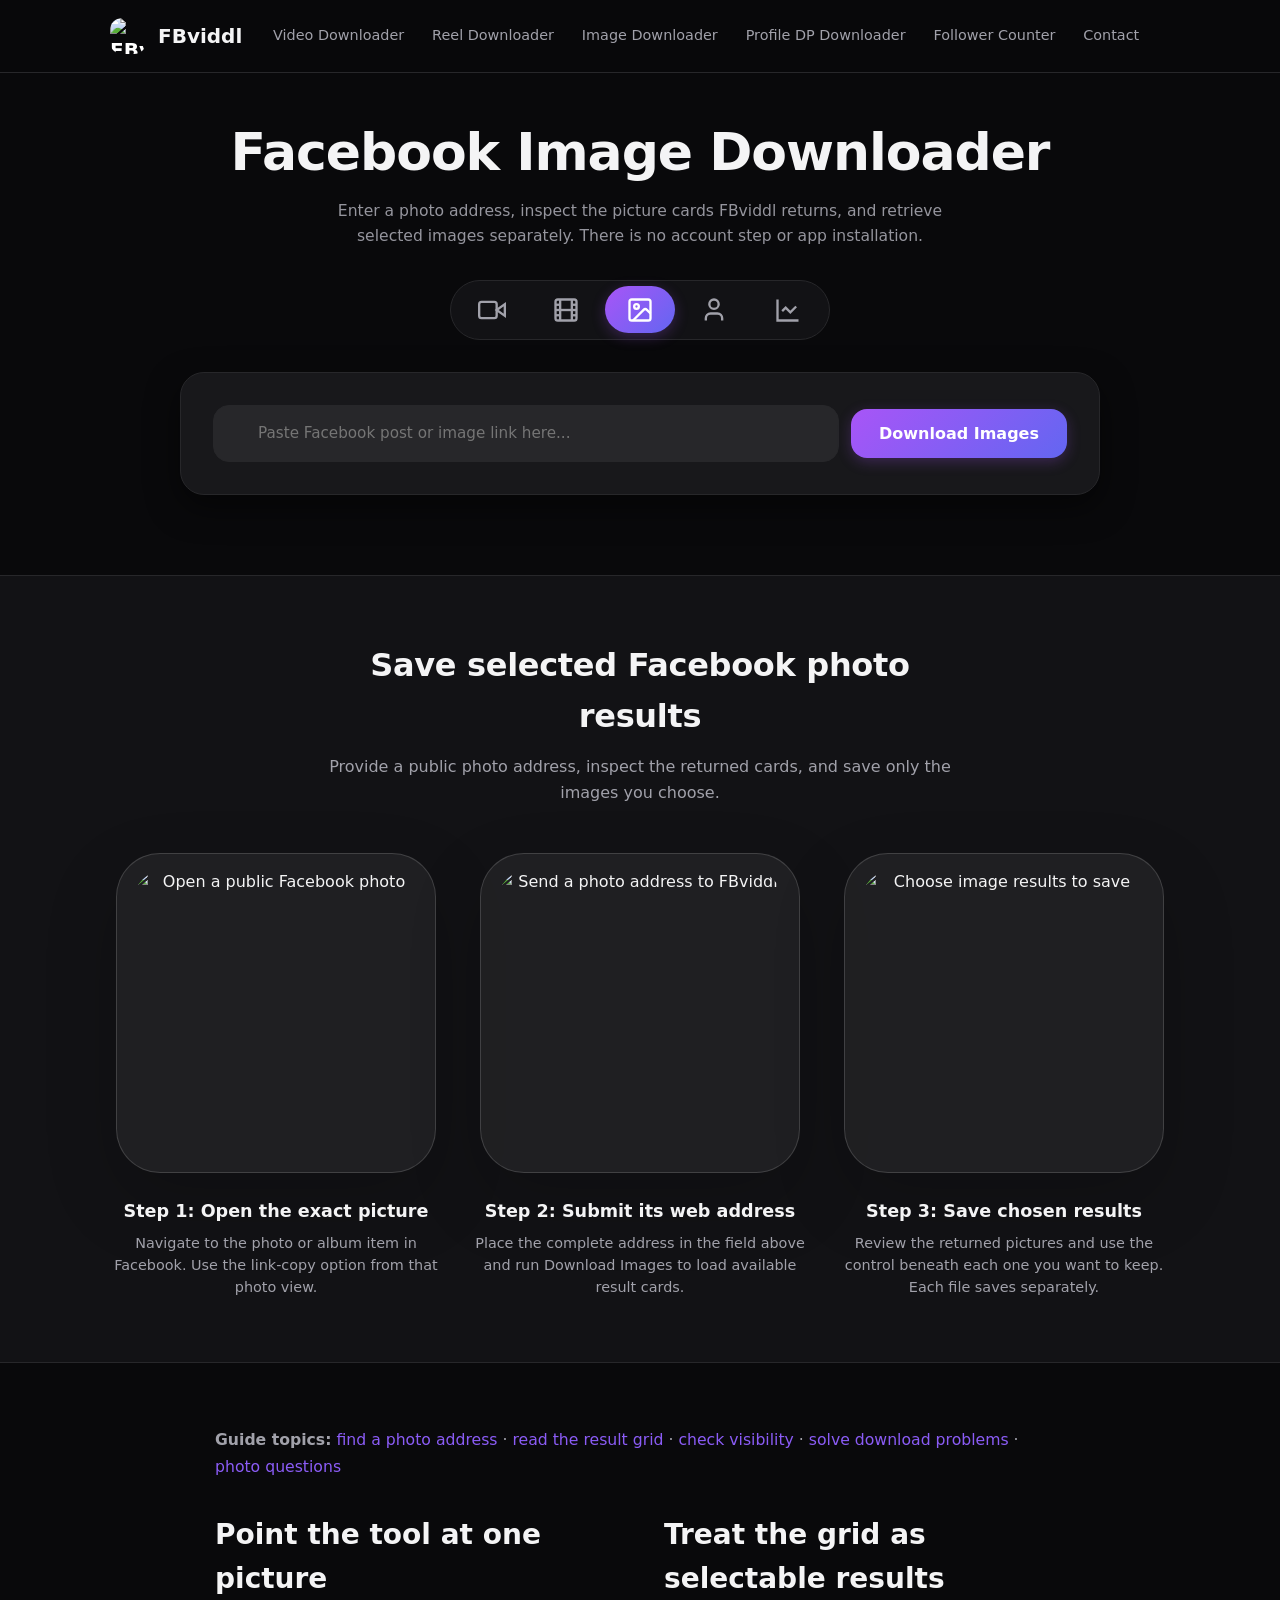
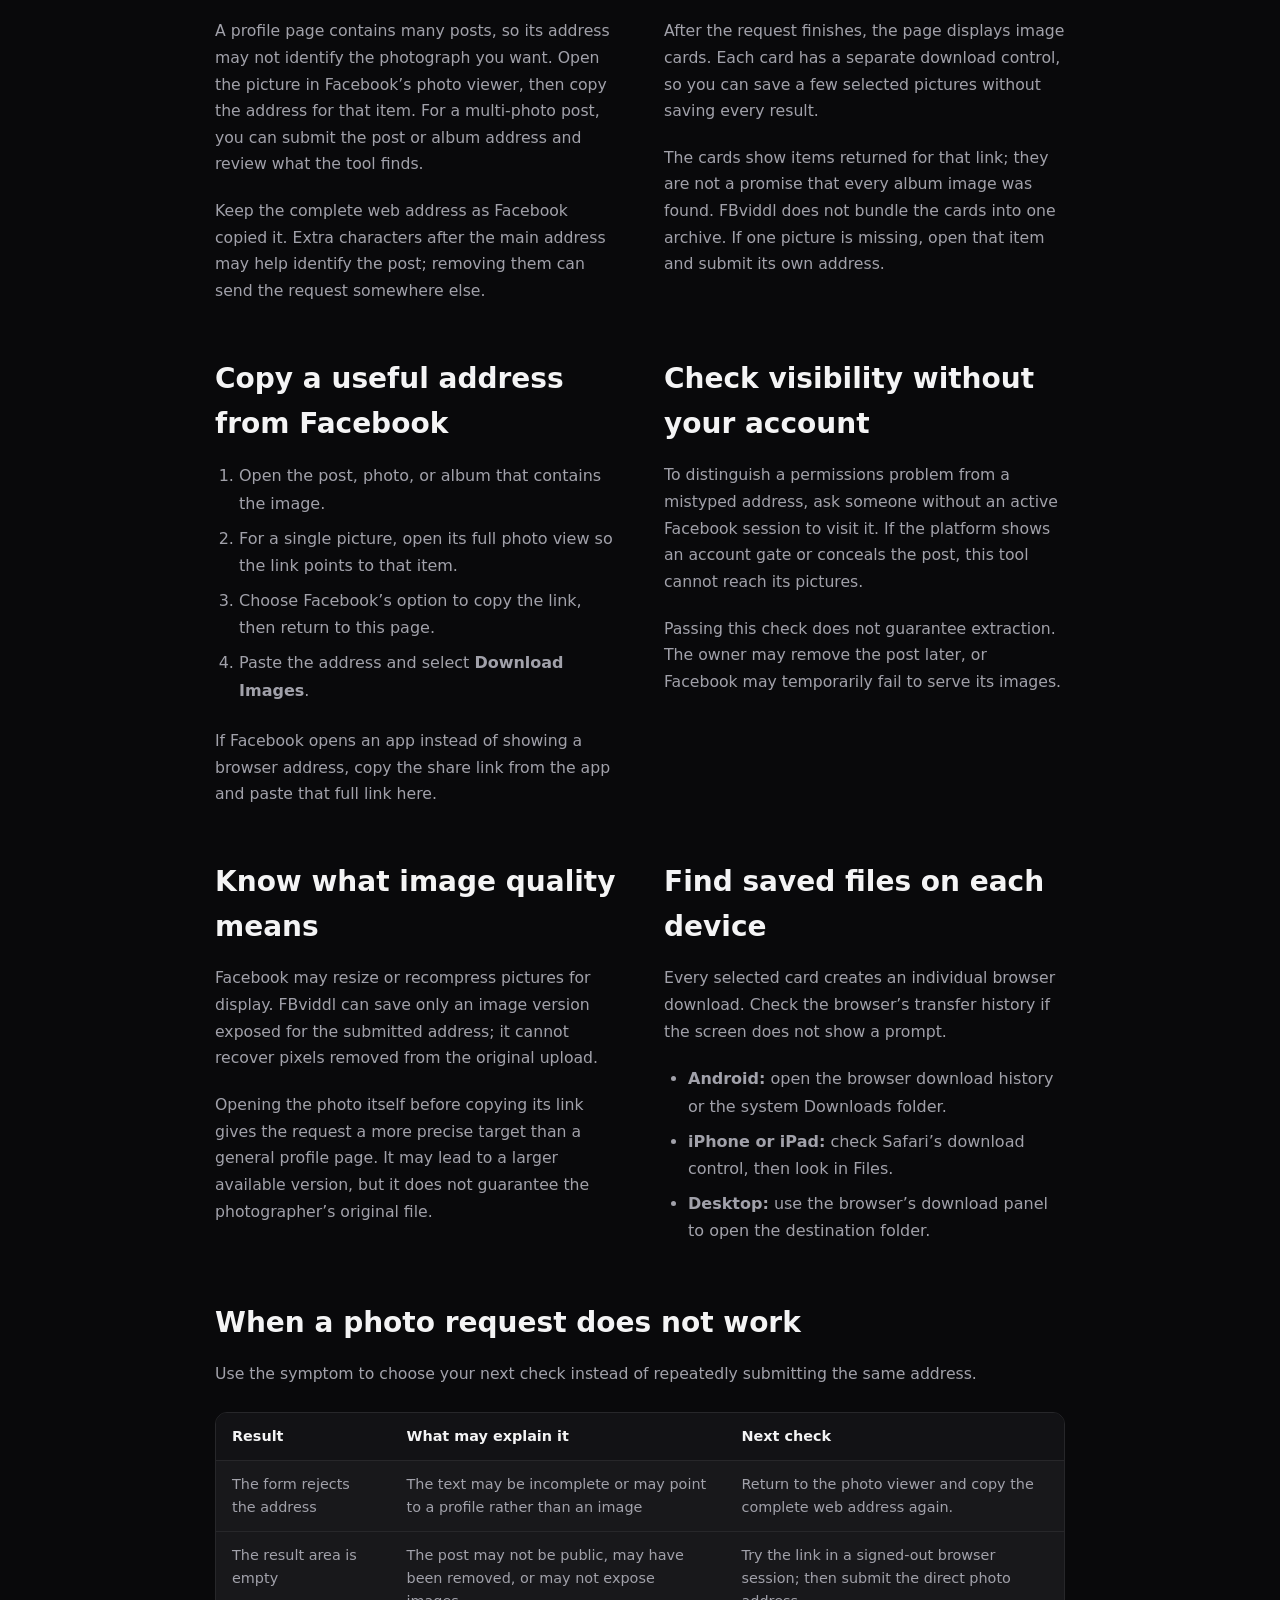
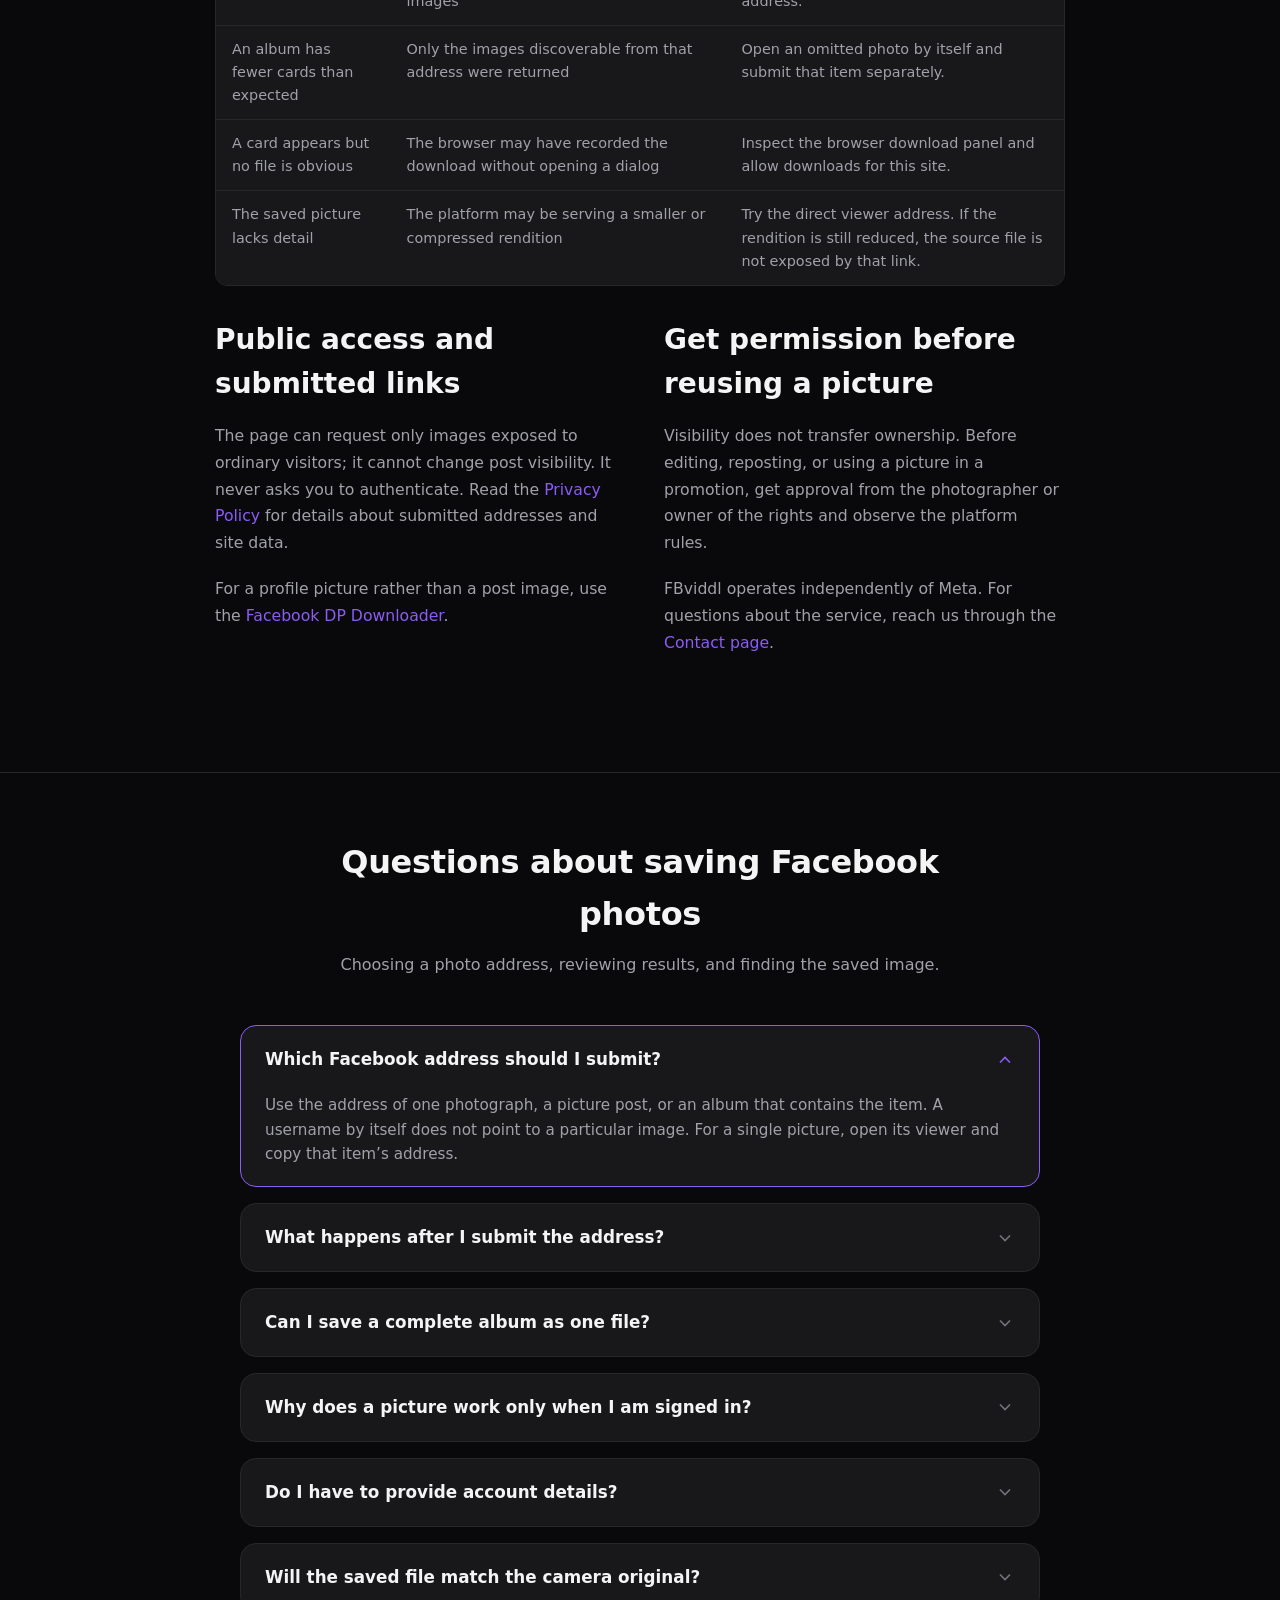
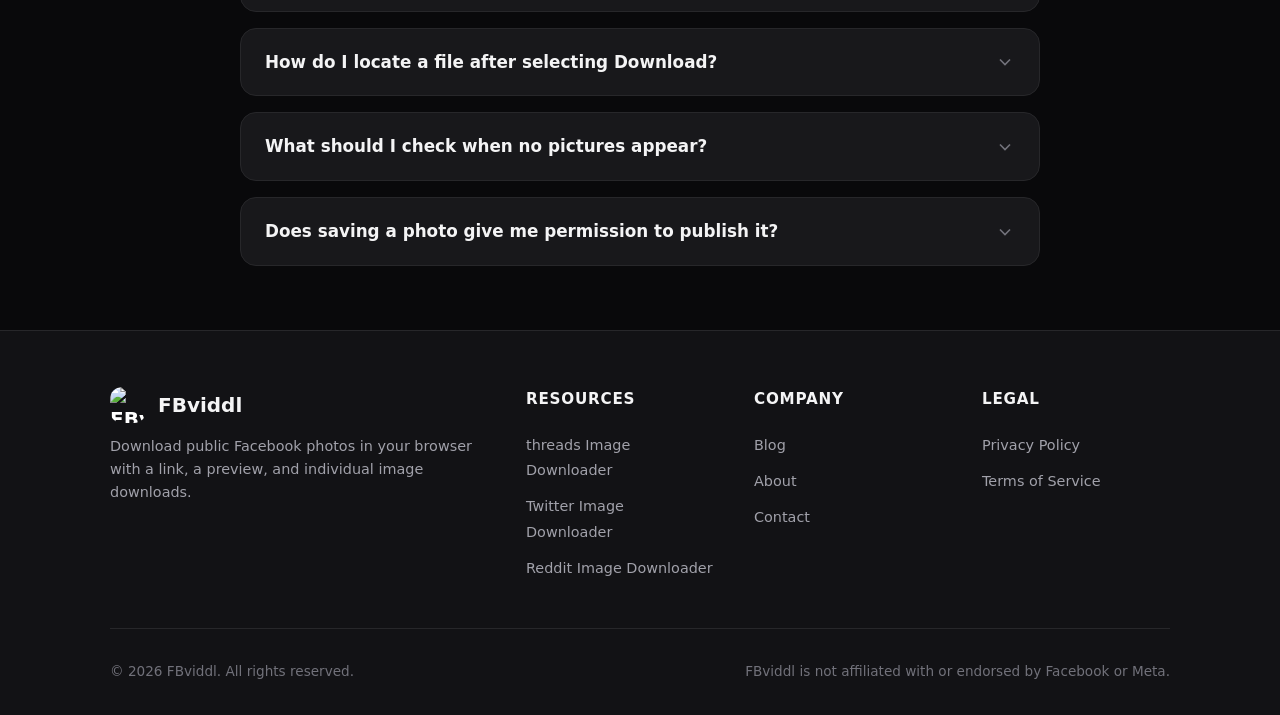
==== commit da9552c9: "Add files via upload" ====
--- a/index.html
+++ b/index.html
@@ -1,409 +1,439 @@
-<!DOCTYPE html>
-<html lang="en">
-<head>
-<meta charset="UTF-8">
-<meta name="viewport" content="width=device-width, initial-scale=1.0">
-
-<!-- Primary SEO -->
-<title>Facebook Image Downloader – Download FB Photos Online</title>
-<meta name="description" content="Paste a public Facebook photo or post link and save the image to your phone or computer with FBviddl's Facebook Image Downloader — no login needed.">
-<meta name="author" content="Romit Kr Yadav">
-<meta name="robots" content="index, follow, max-image-preview:large, max-video-preview:-1, max-snippet:150">
-<meta name="application-name" content="FBviddl">
-<meta name="theme-color" content="#4f46e5">
-
-<!-- Open Graph -->
-<meta property="og:type" content="website">
-<meta property="og:url" content="https://image.fbviddl.com">
-<meta property="og:title" content="Facebook Image Downloader – Download FB Photos Online">
-<meta property="og:description" content="Paste a public Facebook photo or post link and save the image to your phone or computer with FBviddl's Facebook Image Downloader — no login needed.">
-<meta property="og:site_name" content="FBviddl">
-<meta property="og:image" content="https://fbviddl.com/og-image.jpg">
-<meta property="og:image:width" content="1200">
-<meta property="og:image:height" content="630">
-<meta property="og:image:alt" content="FBviddl - Facebook Image Downloader">
-<meta property="og:locale" content="en_US">
-
-<!-- Twitter Card -->
-<meta name="twitter:card" content="summary_large_image">
-<meta name="twitter:site" content="@fbviddl">
-<meta name="twitter:url" content="https://image.fbviddl.com">
-<meta name="twitter:title" content="Facebook Image Downloader – Download FB Photos Online">
-<meta name="twitter:description" content="Paste a public Facebook photo or post link and save the image to your phone or computer with FBviddl's Facebook Image Downloader — no login needed.">
-<meta name="twitter:image" content="https://fbviddl.com/og-image.jpg">
-<meta name="twitter:image:alt" content="FBviddl - Facebook Image Downloader">
-
-<!-- Canonical & Language -->
-<link rel="canonical" href="https://image.fbviddl.com">
-<link rel="alternate" hreflang="en" href="https://image.fbviddl.com">
-<link rel="alternate" hreflang="x-default" href="https://image.fbviddl.com">
-
-<!-- Favicon -->
-<link rel="icon" type="image/png" href="https://fbviddl.com/favicon.png">
-<link rel="apple-touch-icon" href="https://fbviddl.com/favicon.png">
-
-<!-- Critical CSS -->
-<link rel="preload" href="/romitkrfb.css" as="style">
-<link rel="stylesheet" href="/romitkrfb.css">
-<!-- Google tag (gtag.js) -->
-<script async src="https://www.googletagmanager.com/gtag/js?id=G-W41DHLVD6E"></script>
-<script>
-  window.dataLayer = window.dataLayer || [];
-  function gtag(){dataLayer.push(arguments);}
-  gtag('js', new Date());
-
-  gtag('config', 'G-W41DHLVD6E');
-</script>
-<!-- Structured Data -->
-<script type="application/ld+json">
-{
-  "@context": "https://schema.org",
-  "@graph": [
-    {
-      "@type": "WebPage",
-      "@id": "https://fbviddl.com/facebook-image-downloader#webpage",
-      "url": "https://fbviddl.com/facebook-image-downloader",
-      "name": "Facebook Image Downloader - Download Facebook Photos Online",
-      "author": {
-        "@type": "Person",
-        "name": "Romit Kr Yadav"
-      },
-      "breadcrumb": { "@id": "https://fbviddl.com/facebook-image-downloader#breadcrumb" }
-    },
-    {
-      "@type": "BreadcrumbList",
-      "@id": "https://fbviddl.com/facebook-image-downloader#breadcrumb",
-      "itemListElement": [
-        { "@type": "ListItem", "position": 1, "name": "Home", "item": "https://fbviddl.com/" },
-        { "@type": "ListItem", "position": 2, "name": "Facebook Image Downloader", "item": "https://fbviddl.com/facebook-image-downloader" }
-      ]
-    }
-  ]
-}
-</script>
-<script type="application/ld+json">
-{
-  "@context": "https://schema.org",
-  "@type": "HowTo",
-  "@id": "https://fbviddl.com/facebook-image-downloader#howto",
-  "url": "https://fbviddl.com/facebook-image-downloader#howitworks",
-  "mainEntityOfPage": { "@id": "https://fbviddl.com/facebook-image-downloader#webpage" },
-  "name": "How to download Facebook photos",
-  "description": "Three easy steps to save public Facebook photos to your device.",
-  "totalTime": "PT1M",
-  "estimatedCost": { "@type": "MonetaryAmount", "currency": "USD", "value": "0" },
-  "supply": [{ "@type": "HowToSupply", "name": "Public Facebook image or post URL" }],
-  "tool": [{ "@type": "HowToTool", "name": "FBviddl.com", "url": "https://fbviddl.com/facebook-image-downloader" }],
-  "step": [
-    { "@type": "HowToStep", "position": 1, "name": "Copy the Facebook link", "text": "Open Facebook, find the public post or album with photos, tap Share, and copy the URL." },
-    { "@type": "HowToStep", "position": 2, "name": "Paste it here", "text": "Paste the copied URL into the image downloader input box above and press the Download button." },
-    { "@type": "HowToStep", "position": 3, "name": "Save the photos", "text": "Click the Download button on each image once processing is complete, and the photo saves directly to your device." }
-  ]
-}
-</script>
-<script type="application/ld+json">
-{
-  "@context": "https://schema.org",
-  "@type": "FAQPage",
-  "mainEntity": [
-    { "@type": "Question", "name": "What is a Facebook Image Downloader?", "acceptedAnswer": { "@type": "Answer", "text": "A Facebook Image Downloader is a tool that lets you save Facebook photos to your device using the image link, instead of taking a screenshot. FBviddl processes the link, previews the images, and lets you download the version currently available from Facebook." } },
-    { "@type": "Question", "name": "Is it possible to download multiple pictures from a single post?", "acceptedAnswer": { "@type": "Answer", "text": "Yes. If the link leads to a post or album with multiple public images, FBviddl will display all available pictures for preview so you can download them one by one. This applies to a single post or album, not an entire account." } },
-    { "@type": "Question", "name": "Can Facebook photos be saved to my phone?", "acceptedAnswer": { "@type": "Answer", "text": "Yes. FBviddl works in a mobile browser on Android and iPhone the same way it does on desktop. Copy the Facebook photo link, paste it, wait for processing, and download. The file saves to Photos, Gallery, or Downloads depending on your phone and browser." } },
-    { "@type": "Question", "name": "Can I download pictures from a Facebook Page or profile?", "acceptedAnswer": { "@type": "Answer", "text": "Yes, if the specific photo is publicly accessible. Public Facebook Page photos and profile pictures set to public can be downloaded the same way as any other public image. If a photo is restricted or not set to public, the downloader will not be able to retrieve it." } },
-    { "@type": "Question", "name": "Can I download private Facebook photos?", "acceptedAnswer": { "@type": "Answer", "text": "No. Not requiring a login does not mean FBviddl can access private content. Photos visible to friends only, within a private group, or to a limited audience cannot be retrieved, and FBviddl does not attempt to bypass Facebook's privacy settings." } },
-    { "@type": "Question", "name": "Why won't a Facebook image download?", "acceptedAnswer": { "@type": "Answer", "text": "Most often it is due to private content, an incomplete link, a deleted post, or a link that points to a general profile or page rather than a specific image. If the link is valid but still fails, Facebook may have changed how it delivers that content." } },
-    { "@type": "Question", "name": "Can I use a Facebook image I downloaded legally?", "acceptedAnswer": { "@type": "Answer", "text": "Saving an image does not give you the right to use it any way you like. The original creator usually retains copyright even when the image is public. You may need their permission before using it publicly or commercially. Copyright rules vary by jurisdiction and intended use." } }
-  ]
-}
-</script>
-</head>
-<body>
-  <header class="header" id="siteHeader" role="banner">
-    <div class="container header-inner">
-      <a href="https://fbviddl.com/" class="logo" aria-label="FBviddl - Home"><img src="https://fbviddl.com/fbviddl-logo.png" alt="FBviddl Logo" class="logo-icon" width="36" height="36" loading="eager">FBviddl</a>
-      <nav class="nav-desktop" role="navigation" aria-label="Primary Navigation">
-        <a href="https://fbviddl.com/" class="nav-link">Video Downloader</a>
-        <a href="https://reel.fbviddl.com" class="nav-link">Reel Downloader</a>
-        <a href="https://dp.fbviddl.com" class="nav-link">Profile DP Downloader</a>
-        <a href="https://follower.fbviddl.com" class="nav-link">Follower Counter</a>
-        <a href="https://fbviddl.com/contact" class="nav-link">Contact</a>
-      </nav>
-      <div class="header-actions">
-        <button class="hamburger-btn" id="hamburgerBtn" aria-label="Toggle mobile menu" aria-expanded="false" aria-controls="mobileNav">
-          <svg xmlns="http://www.w3.org/2000/svg" width="24" height="24" fill="none" stroke="currentColor" stroke-width="2" aria-hidden="true"><line x1="4" x2="20" y1="12" y2="12"/><line x1="4" x2="20" y1="6" y2="6"/><line x1="4" x2="20" y1="18" y2="18"/></svg>
-        </button>
-      </div>
-    </div>
-  </header>
-
-  <nav class="mobile-nav" id="mobileNav" role="navigation" aria-label="Mobile Navigation" hidden>
-    <a href="https://fbviddl.com/" class="nav-link">Video Downloader</a>
-    <a href="https://reel.fbviddl.com" class="nav-link">Reel Downloader</a>
-    <a href="https://image.fbviddl.com" class="nav-link">Image Downloader</a>
-    <a href="https://dp.fbviddl.com" class="nav-link">Profile DP Downloader</a>
-    <a href="https://follower.fbviddl.com" class="nav-link">Follower Counter</a>
-    <a href="https://fbviddl.com/blog" class="nav-link">Blog</a>
-    <a href="https://fbviddl.com/contact" class="nav-link">Contact</a>
-  </nav>
-
-  <main id="mainContent">
-    <section class="hero-section" id="downloader" aria-labelledby="heroHeading">
-      <div class="container">
-        <div class="hero-copy">
-          <h1 class="hero-title" id="heroHeading">Facebook Image Downloader</h1>
-          <p class="hero-subtitle hero-subtitle-sm">Save Facebook photos and images in original quality instantly. No login required, works on mobile and desktop.</p>
-        </div>
-
-        <div class="tool-tabs" id="toolTabs" role="tablist" aria-label="Downloader Tools">
-          <a href="https://fbviddl.com/" class="tool-tab" id="toolVideoTab" role="tab" aria-selected="false" aria-label="Video Downloader">
-            <svg xmlns="http://www.w3.org/2000/svg" width="30" height="28" viewBox="0 0 24 24" fill="none" stroke="currentColor" stroke-width="2" aria-hidden="true"><polygon points="23 7 16 12 23 17 23 7"/><rect width="15" height="14" x="1" y="5" rx="2" ry="2"/></svg>
-          </a>
-          <a href="https://reel.fbviddl.com" class="tool-tab" id="toolReelTab" role="tab" aria-selected="false" aria-label="Reel Downloader">
-            <svg xmlns="http://www.w3.org/2000/svg" width="30" height="28" viewBox="0 0 24 24" fill="none" stroke="currentColor" stroke-width="2" aria-hidden="true"><rect width="18" height="18" x="3" y="3" rx="2" ry="2"/><path d="M7 3v18"/><path d="M3 7.5h4"/><path d="M3 12h18"/><path d="M3 16.5h4"/><path d="M17 3v18"/><path d="M17 7.5h4"/><path d="M17 16.5h4"/></svg>
-          </a>
-          <a href="https://image.fbviddl.com" class="tool-tab active" id="toolImageTab" role="tab" aria-selected="true" aria-current="page" aria-label="Image Downloader">
-            <svg xmlns="http://www.w3.org/2000/svg" width="30" height="28" viewBox="0 0 24 24" fill="none" stroke="currentColor" stroke-width="2" aria-hidden="true"><rect width="18" height="18" x="3" y="3" rx="2" ry="2"/><circle cx="9" cy="9" r="2"/><path d="m21 15-3.086-3.086a2 2 0 0 0-2.828 0L6 21"/></svg>
-          </a>
-          <a href="https://dp.fbviddl.com" class="tool-tab" id="toolDpTab" role="tab" aria-selected="false" aria-label="Profile DP Downloader">
-            <svg xmlns="http://www.w3.org/2000/svg" width="30" height="28" viewBox="0 0 24 24" fill="none" stroke="currentColor" stroke-width="2" aria-hidden="true"><path d="M19 21v-2a4 4 0 0 0-4-4H9a4 4 0 0 0-4 4v2"/><circle cx="12" cy="7" r="4"/></svg>
-          </a>
-          <a href="https://follower.fbviddl.com" class="tool-tab" id="toolGrowthTab" role="tab" aria-selected="false" aria-label="Follower Counter">
-            <svg xmlns="http://www.w3.org/2000/svg" width="30" height="28" viewBox="0 0 24 24" fill="none" stroke="currentColor" stroke-width="2" aria-hidden="true"><path d="M3 3v18h18"/><path d="m19 9-5 5-4-4-3 3"/></svg>
-          </a>
-        </div>
-
-        <div class="downloader-card" aria-label="Facebook Image Downloader Form">
-          <form id="downloadForm" class="url-form">
-            <div class="input-group">
-              <input type="url" id="fbUrlInput" class="url-input" name="facebookUrl" placeholder="Paste Facebook post or image link here..." autocomplete="off" required>
-              <button type="submit" class="btn-primary" id="submitBtn" aria-label="Download Facebook images">
-                <span id="btnText">Download Images</span>
-                <div id="btnLoader" class="spinner hidden" aria-hidden="true"></div>
-              </button>
-            </div>
-          </form>
-
-          <div id="errorMessage" class="error-box hidden" role="alert" aria-live="assertive">
-            <svg class="error-icon" width="20" height="20" fill="none" stroke="currentColor" viewBox="0 0 24 24" aria-hidden="true"><path stroke-linecap="round" stroke-linejoin="round" stroke-width="2" d="M12 8v4m0 4h.01M21 12a9 9 0 11-18 0 9 9 0 0118 0z"/></svg>
-            <div class="error-content">
-              <h4 class="error-title">Unable to download</h4>
-              <p id="errorText">Please paste a valid Facebook post or image link.</p>
-            </div>
-          </div>
-
-          <div id="resultSection" class="result-box hidden" role="region" aria-live="polite">
-            <div class="result-header">
-              <span class="result-type-badge">Images found</span>
-            </div>
-            <div class="media-preview-container multi-mode">
-              <div id="imageResults" class="media-grid"></div>
-            </div>
-          </div>
-        </div>
-      </div>
-    </section>
-
-    <section class="steps-section" id="howitworks" aria-labelledby="stepsHeading">
-      <div class="container">
-        <div class="section-header">
-          <h2 class="section-title" id="stepsHeading">How to download Facebook photos</h2>
-          <p class="section-subtitle">Three easy steps to save public Facebook photos to your device.</p>
-        </div>
-        <div class="steps-grid">
-          <article class="step-card">
-            <div class="step-icon"><img src="https://fbviddl.com/media/facebook-image-downloader.jpg" loading="lazy" decoding="async" width="60" height="60" alt="Copy facebook image link"></div>
-            <h3>Step 1: Copy the Facebook link</h3>
-            <p>Open Facebook, find the public post or album with photos, tap Share, and copy the URL.</p>
-          </article>
-          <article class="step-card">
-            <div class="step-icon"><img src="https://fbviddl.com/media/download-facebook-photo.jpg" loading="lazy" decoding="async" width="60" height="60" alt="Paste link into FBviddl image downloader"></div>
-            <h3>Step 2: Paste it here</h3>
-            <p>Paste the copied URL into the image downloader input box above and press the Download button.</p>
-          </article>
-          <article class="step-card">
-            <div class="step-icon"><img src="https://fbviddl.com/media/fb-photo-downolader.jpg" loading="lazy" decoding="async" width="60" height="60" alt="Save facebook photo to device"></div>
-            <h3>Step 3: Save the photos</h3>
-            <p>Click the Download button on each image once processing is complete, and the photo saves directly to your device.</p>
-          </article>
-        </div>
-      </div>
-    </section>
-
-    <section class="info-section" aria-labelledby="infoHeading">
-      <div class="container">
-        <article class="info-content">
-
-          <h2 id="infoHeading">Save Facebook Images Online</h2>
-          <p>FBviddl's Facebook Image Downloader allows you to save publicly accessible Facebook images directly to your device. Copy and paste a link to a public post, page photo, or profile picture — the tool retrieves the image or images depending on how many the link points to. No software download or Facebook login required.</p>
-
-          <h2>Downloading vs. Screenshotting a Facebook Photo</h2>
-          <p>When you view a photo on Facebook, it is visible on your screen but not saved to your device. A screenshot captures everything visible at that moment — including cropped portions of the picture and other areas of the page — and the result is affected by your screen settings and resolution.</p>
-          <p>Downloading, on the other hand, retrieves the actual image file that Facebook provides, without any interface elements or screen-level modifications. FBviddl shows you a preview of the file before you save it. This does not guarantee the file is identical to the original upload, since Facebook processes and resizes images according to its own requirements.</p>
-
-          <h2>What You Can Access With This Tool</h2>
-          <p>FBviddl works with publicly accessible Facebook photographs, including:</p>
-          <ul>
-            <li>Photos from public albums and posts</li>
-            <li>Images from public Facebook pages</li>
-            <li>Profile pictures from public Facebook profiles and pages</li>
-            <li>Cover photos from public profiles and pages</li>
-          </ul>
-          <p>When a post or album contains more than one image, the tool can display multiple photos at once. However, the ability to retrieve each image depends on the specific link and its privacy settings.</p>
-
-          <h2>Public vs. Private Facebook Photos</h2>
-          <p>"Public" means the post can be viewed by anyone — including people who are not logged into Facebook and are not the user's friends. "Private" or restricted refers to posts visible only to friends, shared in private or closed groups, limited to a specific set of people, or otherwise restricted from public view.</p>
-          <p>The fact that FBviddl does not require a Facebook login does not mean it can access private content. It works only with images that have been made publicly visible, and it has no way to bypass Facebook's privacy settings. Even with a direct link, a photo restricted to friends, a group, or a limited audience will not be accessible.</p>
-
-          <h2>Image Quality You Can Expect</h2>
-          <p>Our site retrieves the current public version of the image from Facebook without enhancing or upgrading the quality. Facebook resizes and compresses images for performance, so the downloaded file may be smaller or more compressed than the original upload. If you open the photo fully before copying the link, a higher-resolution version may be available. Since Facebook controls the image files it serves, there is no guarantee you will receive the original resolution or the highest available quality.</p>
-
-          <h2>Downloading Facebook Photos on Phone and Computer</h2>
-          <p>Because FBviddl works through a web browser, it works on any device — Android phones, iPhones, Windows PCs, and Macs — by following the same steps: copy the URL, process it, and download. Where the file saves depends on your device and browser. On a computer, it goes to the Downloads folder. On a phone, it may appear in the Photos or Gallery app or in the Downloads app, depending on the device and browser settings.</p>
-
-          <h2>Reasons an Image Won't Download</h2>
-          <p>Some common reasons a Facebook image may fail to download:</p>
-          <ul>
-            <li>The image or post is private — only visible to friends or a specific audience.</li>
-            <li>The post has been deleted or removed from the platform.</li>
-            <li>The link is incomplete or outdated.</li>
-            <li>The link points to a general profile or page rather than a specific image or album.</li>
-            <li>Facebook has changed the way it serves that type of content.</li>
-          </ul>
-          <p>An occasional failure does not always mean something is wrong — Facebook controls what happens to every piece of content, and that can change at any time.</p>
-
-          <h2>Copyright and Proper Usage</h2>
-          <p>Saving an image from Facebook does not give you ownership or any copyright over it. The creator or original uploader typically retains ownership, even when the image is publicly visible. Saving an image for personal reference is not the same as reposting, publishing, modifying, or using it commercially. Whether a specific image is subject to copyright and how that applies depends on the image, the creator, your location, and your intended use.</p>
-
-        </article>
-      </div>
-    </section>
-
-    <section class="faq-section" id="faq" aria-labelledby="faqHeading">
-      <div class="container">
-        <div class="section-header">
-          <h2 class="section-title" id="faqHeading">Frequently Asked Questions</h2>
-          <p class="section-subtitle">Common questions about downloading Facebook photos with FBviddl.</p>
-        </div>
-        <div class="faq-list" role="list">
-
-          <div class="faq-item active" role="listitem">
-            <button type="button" class="faq-question" aria-expanded="true" aria-controls="faqAnswer1">
-              <span>What is a Facebook Image Downloader?</span>
-              <svg class="faq-icon" aria-hidden="true" xmlns="http://www.w3.org/2000/svg" viewBox="0 0 24 24" fill="none" stroke="currentColor" stroke-width="2"><polyline points="6 9 12 15 18 9"/></svg>
-            </button>
-            <div id="faqAnswer1" class="faq-answer" role="region">
-              <p>A Facebook Image Downloader is a tool that lets you save Facebook photos to your device using the image link, instead of taking a screenshot. FBviddl processes the link, previews the images, and lets you download the version currently available from Facebook.</p>
-            </div>
-          </div>
-
-          <div class="faq-item" role="listitem">
-            <button type="button" class="faq-question" aria-expanded="false" aria-controls="faqAnswer2">
-              <span>Is it possible to download multiple pictures from a single post?</span>
-              <svg class="faq-icon" aria-hidden="true" xmlns="http://www.w3.org/2000/svg" viewBox="0 0 24 24" fill="none" stroke="currentColor" stroke-width="2"><polyline points="6 9 12 15 18 9"/></svg>
-            </button>
-            <div id="faqAnswer2" class="faq-answer" role="region" hidden>
-              <p>Yes. If the link leads to a post or album with multiple public images, FBviddl will display all available pictures for preview so you can download them one by one. This applies to a single post or album, not an entire account.</p>
-            </div>
-          </div>
-
-          <div class="faq-item" role="listitem">
-            <button type="button" class="faq-question" aria-expanded="false" aria-controls="faqAnswer3">
-              <span>Can Facebook photos be saved to my phone?</span>
-              <svg class="faq-icon" aria-hidden="true" xmlns="http://www.w3.org/2000/svg" viewBox="0 0 24 24" fill="none" stroke="currentColor" stroke-width="2"><polyline points="6 9 12 15 18 9"/></svg>
-            </button>
-            <div id="faqAnswer3" class="faq-answer" role="region" hidden>
-              <p>Yes. FBviddl works in a mobile browser on Android and iPhone the same way it does on desktop. Copy the Facebook photo link, paste it, wait for processing, and download. The file saves to Photos, Gallery, or Downloads depending on your phone and browser.</p>
-            </div>
-          </div>
-
-          <div class="faq-item" role="listitem">
-            <button type="button" class="faq-question" aria-expanded="false" aria-controls="faqAnswer4">
-              <span>Can I download pictures from a Facebook Page or profile?</span>
-              <svg class="faq-icon" aria-hidden="true" xmlns="http://www.w3.org/2000/svg" viewBox="0 0 24 24" fill="none" stroke="currentColor" stroke-width="2"><polyline points="6 9 12 15 18 9"/></svg>
-            </button>
-            <div id="faqAnswer4" class="faq-answer" role="region" hidden>
-              <p>Yes, if the specific photo is publicly accessible. Public Facebook Page photos and profile pictures set to public can be downloaded the same way as any other public image. If a photo is restricted or the profile picture is not set to public, the downloader will not be able to retrieve it.</p>
-            </div>
-          </div>
-
-          <div class="faq-item" role="listitem">
-            <button type="button" class="faq-question" aria-expanded="false" aria-controls="faqAnswer5">
-              <span>Can I download private Facebook photos?</span>
-              <svg class="faq-icon" aria-hidden="true" xmlns="http://www.w3.org/2000/svg" viewBox="0 0 24 24" fill="none" stroke="currentColor" stroke-width="2"><polyline points="6 9 12 15 18 9"/></svg>
-            </button>
-            <div id="faqAnswer5" class="faq-answer" role="region" hidden>
-              <p>No. Not requiring a login does not mean FBviddl can access private content. Photos visible to friends only, within a private group, or to a limited audience cannot be retrieved, and FBviddl does not attempt to bypass Facebook's privacy settings.</p>
-            </div>
-          </div>
-
-          <div class="faq-item" role="listitem">
-            <button type="button" class="faq-question" aria-expanded="false" aria-controls="faqAnswer6">
-              <span>Why won't a Facebook image download?</span>
-              <svg class="faq-icon" aria-hidden="true" xmlns="http://www.w3.org/2000/svg" viewBox="0 0 24 24" fill="none" stroke="currentColor" stroke-width="2"><polyline points="6 9 12 15 18 9"/></svg>
-            </button>
-            <div id="faqAnswer6" class="faq-answer" role="region" hidden>
-              <p>Most often it is due to private content, an incomplete link, a deleted post, or a link that points to a general profile or page rather than a specific image. If the link is valid and accessible but still fails, Facebook may have changed how it delivers that content.</p>
-            </div>
-          </div>
-
-          <div class="faq-item" role="listitem">
-            <button type="button" class="faq-question" aria-expanded="false" aria-controls="faqAnswer7">
-              <span>Can I use a Facebook image I downloaded legally?</span>
-              <svg class="faq-icon" aria-hidden="true" xmlns="http://www.w3.org/2000/svg" viewBox="0 0 24 24" fill="none" stroke="currentColor" stroke-width="2"><polyline points="6 9 12 15 18 9"/></svg>
-            </button>
-            <div id="faqAnswer7" class="faq-answer" role="region" hidden>
-              <p>Saving an image does not give you the right to use it any way you like. The original creator usually retains copyright even when the image is public. You may need their permission before using it publicly or commercially. Copyright rules vary by jurisdiction and intended use.</p>
-            </div>
-          </div>
-
-        </div>
-      </div>
-    </section>
-  </main>
-
-  <footer class="footer" role="contentinfo">
-    <div class="container">
-      <div class="footer-grid">
-        <div class="footer-col">
-          <a href="https://fbviddl.com/" class="logo" aria-label="FBviddl Home"><img src="https://fbviddl.com/fbviddl-logo.png" alt="FBviddl Logo" class="logo-icon" width="36" height="36" loading="lazy">FBviddl</a>
-          <p>The fastest way to download public Facebook videos, reels, images, and profile pictures. Simple, secure, and free for all devices.</p>
-        </div>
-       <div class="footer-col">
-          <h4>Resources</h4>
-          <ul class="footer-links">
-            <li><a href="https://fbviddl.com/">Video Downloader</a></li>
-            <li><a href="https://reel.fbviddl.com">Reel Downloader</a></li>
-            <li><a href="https://image.fbviddl.com">Image Downloader</a></li>
-            <li><a href="https://dp.fbviddl.com">Profile DP Downloader</a></li>
-            <li><a href="https://follower.fbviddl.com">Follower Counter</a></li>
-          </ul>
-        </div>
-
-
-        <div class="footer-col">
-          <h4>Company</h4>
-          <ul class="footer-links">
-            <li><a href="https://fbviddl.com/">Home</a></li>
-            <li><a href="https://fbviddl.com/blog">Blog</a></li>
-            <li><a href="https://fbviddl.com/about">About</a></li>
-            <li><a href="https://fbviddl.com/contact">Contact</a></li>
-          </ul>
-        </div>
-        <div class="footer-col">
-          <h4>Legal</h4>
-          <ul class="footer-links">
-            <li><a href="https://fbviddl.com/privacy">Privacy Policy</a></li>
-            <li><a href="https://fbviddl.com/terms">Terms of Service</a></li>
-          </ul>
-        </div>
-      </div>
-      <div class="footer-bottom">
-        <div>&copy; 2026 FBviddl. All rights reserved.</div>
-        <div>FBviddl is not affiliated with or endorsed by Facebook or Meta.</div>
-      </div>
-    </div>
-  </footer>
-
-  <script src="/romitimg.js" defer></script>
-</body>
-</html>
+<!DOCTYPE html>
+<html lang="en">
+<head>
+<meta charset="UTF-8">
+<meta name="viewport" content="width=device-width, initial-scale=1.0">
+
+<!-- Primary SEO -->
+<title>Facebook Image Downloader – Save Photos Online</title>
+<meta name="description" content="Paste a public Facebook photo, post, or album link to preview available images and download the ones you want. No login or app required.">
+<meta name="author" content="Romit Kr Yadav">
+<meta name="robots" content="index, follow, max-image-preview:large, max-video-preview:-1, max-snippet:150">
+<meta name="application-name" content="Facebook Image Downloader">
+<meta name="theme-color" content="#4f46e5">
+
+<!-- Open Graph -->
+<meta property="og:type" content="website">
+<meta property="og:url" content="https://facebook-image-downloader.fbviddl.com/">
+<meta property="og:title" content="Facebook Image Downloader – Save Photos Online | FBviddl">
+<meta property="og:description" content="Paste a public Facebook photo, post, or album link to preview available images and download the ones you want. No login or app required.">
+<meta property="og:site_name" content="Facebook Image Downloader">
+<meta property="og:image" content="https://fbviddl.com/og-image.jpg">
+<meta property="og:image:width" content="1200">
+<meta property="og:image:height" content="630">
+<meta property="og:image:alt" content="FBviddl - Facebook Image Downloader">
+<meta property="og:locale" content="en_US">
+
+<!-- Twitter Card -->
+<meta name="twitter:card" content="summary_large_image">
+<meta name="twitter:site" content="@fbviddl">
+<meta name="twitter:url" content="https://facebook-image-downloader.fbviddl.com/">
+<meta name="twitter:title" content="Facebook Image Downloader – Save Photos Online | FBviddl">
+<meta name="twitter:description" content="Paste a public Facebook photo, post, or album link to preview available images and download the ones you want. No login or app required.">
+<meta name="twitter:image" content="https://fbviddl.com/og-image.jpg">
+<meta name="twitter:image:alt" content="FBviddl - Facebook Image Downloader">
+
+<!-- Canonical & Language -->
+<link rel="canonical" href="https://facebook-image-downloader.fbviddl.com/">
+<link rel="alternate" hreflang="en" href="https://facebook-image-downloader.fbviddl.com/">
+<link rel="alternate" hreflang="hi" href="https://fbviddl.com/hi/facebook-image-downloader/">
+<link rel="alternate" hreflang="x-default" href="https://facebook-image-downloader.fbviddl.com/">
+
+<!-- Favicon -->
+<link rel="icon" type="image/png" href="https://fbviddl.com/favicon.png">
+<link rel="apple-touch-icon" href="https://fbviddl.com/favicon.png">
+
+<!-- Critical CSS -->
+<link rel="preload" href="/romitkrfb.css" as="style">
+<link rel="stylesheet" href="/romitkrfb.css">
+<!-- Google tag (gtag.js) -->
+<script async src="https://www.googletagmanager.com/gtag/js?id=G-W41DHLVD6E"></script>
+<script>
+  window.dataLayer = window.dataLayer || [];
+  function gtag(){dataLayer.push(arguments);}
+  gtag('js', new Date());
+
+  gtag('config', 'G-W41DHLVD6E');
+</script>
+<!-- Structured Data -->
+<script type="application/ld+json">
+{
+  "@context": "https://schema.org",
+  "@graph": [
+    {
+      "@type": "WebPage",
+      "@id": "https://facebook-image-downloader.fbviddl.com/#webpage",
+      "url": "https://facebook-image-downloader.fbviddl.com/",
+      "name": "Facebook Image Downloader – Save Photos Online | FBviddl",
+      "description": "Paste a public Facebook photo, post, or album link to preview available images and download the ones you want. No login or app required.",
+      "inLanguage": "en-US",
+      "author": {
+        "@type": "Person",
+        "name": "Romit Kr Yadav"
+      },
+      "breadcrumb": { "@id": "https://facebook-image-downloader.fbviddl.com/#breadcrumb" }
+    },
+    {
+      "@type": "BreadcrumbList",
+      "@id": "https://facebook-image-downloader.fbviddl.com/#breadcrumb",
+      "itemListElement": [
+        { "@type": "ListItem", "position": 1, "name": "Home", "item": "https://fbviddl.com/" },
+        { "@type": "ListItem", "position": 2, "name": "Facebook Image Downloader", "item": "https://facebook-image-downloader.fbviddl.com/" }
+      ]
+    }
+  ]
+}
+</script>
+<script type="application/ld+json">
+{
+  "@context": "https://schema.org",
+  "@type": "HowTo",
+  "@id": "https://facebook-image-downloader.fbviddl.com/#howto",
+  "url": "https://facebook-image-downloader.fbviddl.com/#howitworks",
+  "mainEntityOfPage": { "@id": "https://facebook-image-downloader.fbviddl.com/#webpage" },
+  "name": "How to download photos from a public Facebook link",
+  "description": "Copy a link to a public Facebook photo, post, or album, paste it into FBviddl, preview the images found, and download selected photos one at a time.",
+  "estimatedCost": { "@type": "MonetaryAmount", "currency": "USD", "value": "0" },
+  "supply": [{ "@type": "HowToSupply", "name": "Public Facebook image or post URL" }],
+  "tool": [{ "@type": "HowToTool", "name": "FBviddl.com", "url": "https://facebook-image-downloader.fbviddl.com/" }],
+  "step": [
+    { "@type": "HowToStep", "position": 1, "name": "Copy the Facebook link", "text": "Open the photo or album item on Facebook and use the photo view to copy its address." },
+    { "@type": "HowToStep", "position": 2, "name": "Paste it here", "text": "Place the complete address in the field above and run Download Images to load available result cards." },
+    { "@type": "HowToStep", "position": 3, "name": "Save the photos", "text": "Review the returned pictures and use the control beneath each one you want to keep. Each file saves separately." }
+  ]
+}
+</script>
+<script type="application/ld+json">
+{
+  "@context": "https://schema.org",
+  "@type": "FAQPage",
+  "mainEntity": [
+    { "@type": "Question", "name": "Which Facebook address should I submit?", "acceptedAnswer": { "@type": "Answer", "text": "Use the address of one photograph, a picture post, or an album that contains the item. A username by itself does not point to a particular image. For a single picture, open its viewer and copy that item’s address." } },
+    { "@type": "Question", "name": "What happens after I submit the address?", "acceptedAnswer": { "@type": "Answer", "text": "FBviddl displays image cards it can retrieve from that location. Look through the cards and use the individual control beneath each picture you want; the page does not make an album bundle." } },
+    { "@type": "Question", "name": "Can I save a complete album as one file?", "acceptedAnswer": { "@type": "Answer", "text": "No album archive is created. Each returned picture is saved separately. If a photo is absent from the results, navigate to it in Facebook and submit its own address." } },
+    { "@type": "Question", "name": "Why does a picture work only when I am signed in?", "acceptedAnswer": { "@type": "Answer", "text": "The owner may have limited the audience, or Facebook may require account access. This utility has no authenticated session to view restricted posts, so it cannot retrieve those pictures." } },
+    { "@type": "Question", "name": "Do I have to provide account details?", "acceptedAnswer": { "@type": "Answer", "text": "No sign-in step is part of this tool. It needs a link to an image that can be reached publicly. Never share your account password on a downloader page." } },
+    { "@type": "Question", "name": "Will the saved file match the camera original?", "acceptedAnswer": { "@type": "Answer", "text": "Not always. Facebook can scale or recompress an upload. FBviddl can return a version exposed for the submitted address, but it cannot rebuild detail missing from that version." } },
+    { "@type": "Question", "name": "How do I locate a file after selecting Download?", "acceptedAnswer": { "@type": "Answer", "text": "The browser’s download manager records the transfer and its destination. Open that panel and choose the file to reveal it. The exact folder depends on your browser settings." } },
+    { "@type": "Question", "name": "What should I check when no pictures appear?", "acceptedAnswer": { "@type": "Answer", "text": "Check that the URL targets a picture, that the post still exists, and that visitors can see it. Copy the photo-view address once more before retrying. Deleted or audience-limited items will not produce results." } },
+    { "@type": "Question", "name": "Does saving a photo give me permission to publish it?", "acceptedAnswer": { "@type": "Answer", "text": "No. A downloaded copy does not transfer copyright or reuse rights. Get approval from the photographer or rights holder before publishing, editing, or using the image commercially." } }
+  ]
+}
+</script>
+<style>
+.image-guide .info-cols{display:grid;grid-template-columns:1fr 1fr;gap:2rem 3rem;margin:2rem 0}
+.image-guide .info-col{min-width:0}
+.image-guide .info-col h2{margin-top:0}
+.image-guide .image-guide-table-wrap{overflow-x:auto;margin:1.5rem 0 2rem;border:1px solid var(--border-color);border-radius:.75rem}
+.image-guide .image-guide-table{width:100%;border-collapse:collapse;font-size:.9rem;background:var(--bg-card)}
+.image-guide .image-guide-table th,.image-guide .image-guide-table td{padding:.75rem 1rem;text-align:left;vertical-align:top;border-bottom:1px solid var(--border-color);color:var(--text-secondary)}
+.image-guide .image-guide-table thead th{background:var(--bg-surface);font-weight:600;color:var(--text-primary);white-space:nowrap}
+.image-guide .image-guide-table tbody tr:last-child td{border-bottom:0}
+@media(max-width:768px){.image-guide .info-cols{grid-template-columns:1fr;gap:0}}
+@media(max-width:640px){.image-guide .image-guide-table th,.image-guide .image-guide-table td{padding:.6rem .75rem;font-size:.82rem}}
+</style>
+
+<script type="application/ld+json">
+{
+  "@context": "https://schema.org",
+  "@type": "WebSite",
+  "@id": "https://facebook-image-downloader.fbviddl.com/#website",
+  "url": "https://facebook-image-downloader.fbviddl.com/",
+  "name": "Facebook Image Downloader",
+  "alternateName": "FBviddl"
+}
+</script>
+</head>
+<body>
+  <header class="header" id="siteHeader" role="banner">
+    <div class="container header-inner">
+      <a href="https://fbviddl.com/" class="logo" aria-label="FBviddl - Home"><img src="https://fbviddl.com/fbviddl-logo.png" alt="FBviddl Logo" class="logo-icon" width="36" height="36" loading="eager">FBviddl</a>
+      <nav class="nav-desktop" role="navigation" aria-label="Primary Navigation">
+        <a href="https://fbviddl.com/" class="nav-link">Video Downloader</a>
+        <a href="https://facebook-reel-downloader.fbviddl.com/" class="nav-link">Reel Downloader</a>
+        <a href="https://facebook-image-downloader.fbviddl.com/" class="nav-link" aria-current="page">Image Downloader</a>
+        <a href="https://facebook-dp-downloader.fbviddl.com/" class="nav-link">Profile DP Downloader</a>
+        <a href="https://facebook-follower-counter.fbviddl.com/" class="nav-link">Follower Counter</a>
+        <a href="https://fbviddl.com/contact" class="nav-link">Contact</a>
+      </nav>
+      <div class="header-actions">
+        <button class="hamburger-btn" id="hamburgerBtn" aria-label="Toggle mobile menu" aria-expanded="false" aria-controls="mobileNav">
+          <svg xmlns="http://www.w3.org/2000/svg" width="24" height="24" fill="none" stroke="currentColor" stroke-width="2" aria-hidden="true"><line x1="4" x2="20" y1="12" y2="12"/><line x1="4" x2="20" y1="6" y2="6"/><line x1="4" x2="20" y1="18" y2="18"/></svg>
+        </button>
+      </div>
+    </div>
+  </header>
+
+  <nav class="mobile-nav" id="mobileNav" role="navigation" aria-label="Mobile Navigation" hidden>
+    <a href="https://fbviddl.com/" class="nav-link">Video Downloader</a>
+    <a href="https://facebook-reel-downloader.fbviddl.com/" class="nav-link">Reel Downloader</a>
+    <a href="https://facebook-image-downloader.fbviddl.com/" class="nav-link">Image Downloader</a>
+    <a href="https://facebook-dp-downloader.fbviddl.com/" class="nav-link">Profile DP Downloader</a>
+    <a href="https://facebook-follower-counter.fbviddl.com/" class="nav-link">Follower Counter</a>
+    <a href="https://fbviddl.com/blog" class="nav-link">Blog</a>
+    <a href="https://fbviddl.com/contact" class="nav-link">Contact</a>
+  </nav>
+
+  <main id="mainContent">
+    <section class="hero-section" id="downloader" aria-labelledby="heroHeading">
+      <div class="container">
+        <div class="hero-copy">
+          <h1 class="hero-title" id="heroHeading">Facebook Image Downloader</h1>
+          <p class="hero-subtitle hero-subtitle-sm">Enter a photo address, inspect the picture cards FBviddl returns, and retrieve selected images separately. There is no account step or app installation.</p>
+        </div>
+
+        <div class="tool-tabs" id="toolTabs" role="tablist" aria-label="Downloader Tools">
+          <a href="https://fbviddl.com/" class="tool-tab" id="toolVideoTab" role="tab" aria-selected="false" aria-label="Video Downloader">
+            <svg xmlns="http://www.w3.org/2000/svg" width="30" height="28" viewBox="0 0 24 24" fill="none" stroke="currentColor" stroke-width="2" aria-hidden="true"><polygon points="23 7 16 12 23 17 23 7"/><rect width="15" height="14" x="1" y="5" rx="2" ry="2"/></svg>
+          </a>
+          <a href="https://facebook-reel-downloader.fbviddl.com/" class="tool-tab" id="toolReelTab" role="tab" aria-selected="false" aria-label="Reel Downloader">
+            <svg xmlns="http://www.w3.org/2000/svg" width="30" height="28" viewBox="0 0 24 24" fill="none" stroke="currentColor" stroke-width="2" aria-hidden="true"><rect width="18" height="18" x="3" y="3" rx="2" ry="2"/><path d="M7 3v18"/><path d="M3 7.5h4"/><path d="M3 12h18"/><path d="M3 16.5h4"/><path d="M17 3v18"/><path d="M17 7.5h4"/><path d="M17 16.5h4"/></svg>
+          </a>
+          <a href="https://facebook-image-downloader.fbviddl.com/" class="tool-tab active" id="toolImageTab" role="tab" aria-selected="true" aria-current="page" aria-label="Image Downloader">
+            <svg xmlns="http://www.w3.org/2000/svg" width="30" height="28" viewBox="0 0 24 24" fill="none" stroke="currentColor" stroke-width="2" aria-hidden="true"><rect width="18" height="18" x="3" y="3" rx="2" ry="2"/><circle cx="9" cy="9" r="2"/><path d="m21 15-3.086-3.086a2 2 0 0 0-2.828 0L6 21"/></svg>
+          </a>
+          <a href="https://facebook-dp-downloader.fbviddl.com/" class="tool-tab" id="toolDpTab" role="tab" aria-selected="false" aria-label="Profile DP Downloader">
+            <svg xmlns="http://www.w3.org/2000/svg" width="30" height="28" viewBox="0 0 24 24" fill="none" stroke="currentColor" stroke-width="2" aria-hidden="true"><path d="M19 21v-2a4 4 0 0 0-4-4H9a4 4 0 0 0-4 4v2"/><circle cx="12" cy="7" r="4"/></svg>
+          </a>
+          <a href="https://facebook-follower-counter.fbviddl.com/" class="tool-tab" id="toolGrowthTab" role="tab" aria-selected="false" aria-label="Follower Counter">
+            <svg xmlns="http://www.w3.org/2000/svg" width="30" height="28" viewBox="0 0 24 24" fill="none" stroke="currentColor" stroke-width="2" aria-hidden="true"><path d="M3 3v18h18"/><path d="m19 9-5 5-4-4-3 3"/></svg>
+          </a>
+        </div>
+
+        <div class="downloader-card" aria-label="Facebook Image Downloader Form">
+          <form id="downloadForm" class="url-form">
+            <div class="input-group">
+              <input type="url" id="fbUrlInput" class="url-input" name="facebookUrl" placeholder="Paste Facebook post or image link here..." autocomplete="off" required>
+              <button type="submit" class="btn-primary" id="submitBtn" aria-label="Download Facebook images">
+                <span id="btnText">Download Images</span>
+                <div id="btnLoader" class="spinner hidden" aria-hidden="true"></div>
+              </button>
+            </div>
+          </form>
+
+          <div id="errorMessage" class="error-box hidden" role="alert" aria-live="assertive">
+            <svg class="error-icon" width="20" height="20" fill="none" stroke="currentColor" viewBox="0 0 24 24" aria-hidden="true"><path stroke-linecap="round" stroke-linejoin="round" stroke-width="2" d="M12 8v4m0 4h.01M21 12a9 9 0 11-18 0 9 9 0 0118 0z"/></svg>
+            <div class="error-content">
+              <h4 class="error-title">Could not load photo results</h4>
+              <p id="errorText">Enter a complete link to a public photo, post, or album.</p>
+            </div>
+          </div>
+
+          <div id="resultSection" class="result-box hidden" role="region" aria-live="polite">
+            <div class="result-header">
+              <span class="result-type-badge">Images found</span>
+            </div>
+            <div class="media-preview-container multi-mode">
+              <div id="imageResults" class="media-grid"></div>
+            </div>
+          </div>
+        </div>
+      </div>
+    </section>
+
+    <section class="steps-section" id="howitworks" aria-labelledby="stepsHeading">
+      <div class="container">
+        <div class="section-header">
+          <h2 class="section-title" id="stepsHeading">Save selected Facebook photo results</h2>
+          <p class="section-subtitle">Provide a public photo address, inspect the returned cards, and save only the images you choose.</p>
+        </div>
+        <div class="steps-grid">
+          <article class="step-card">
+            <div class="step-icon"><img src="https://fbviddl.com/media/facebook-image-downloader.jpg" loading="lazy" decoding="async" width="60" height="60" alt="Open a public Facebook photo"></div>
+            <h3>Step 1: Open the exact picture</h3>
+            <p>Navigate to the photo or album item in Facebook. Use the link-copy option from that photo view.</p>
+          </article>
+          <article class="step-card">
+            <div class="step-icon"><img src="https://fbviddl.com/media/download-facebook-photo.jpg" loading="lazy" decoding="async" width="60" height="60" alt="Send a photo address to FBviddl"></div>
+            <h3>Step 2: Submit its web address</h3>
+            <p>Place the complete address in the field above and run Download Images to load available result cards.</p>
+          </article>
+          <article class="step-card">
+            <div class="step-icon"><img src="https://fbviddl.com/media/fb-photo-downolader.jpg" loading="lazy" decoding="async" width="60" height="60" alt="Choose image results to save"></div>
+            <h3>Step 3: Save chosen results</h3>
+            <p>Review the returned pictures and use the control beneath each one you want to keep. Each file saves separately.</p>
+          </article>
+        </div>
+      </div>
+    </section>
+
+    <section class="info-section" aria-labelledby="infoHeading">
+      <div class="container">
+        <article class="info-content image-guide">
+          <nav aria-label="On this page">
+            <p><strong>Guide topics:</strong> <a href="#copy-photo-link">find a photo address</a> · <a href="#image-preview">read the result grid</a> · <a href="#public-photo-check">check visibility</a> · <a href="#image-troubleshooting">solve download problems</a> · <a href="#faq">photo questions</a></p>
+          </nav>
+
+          <div class="info-cols">
+            <div class="info-col">
+              <h2 id="copy-photo-link">Point the tool at one picture</h2>
+              <p>A profile page contains many posts, so its address may not identify the photograph you want. Open the picture in Facebook’s photo viewer, then copy the address for that item. For a multi-photo post, you can submit the post or album address and review what the tool finds.</p>
+              <p>Keep the complete web address as Facebook copied it. Extra characters after the main address may help identify the post; removing them can send the request somewhere else.</p>
+            </div>
+            <div class="info-col">
+              <h2 id="image-preview">Treat the grid as selectable results</h2>
+              <p>After the request finishes, the page displays image cards. Each card has a separate download control, so you can save a few selected pictures without saving every result.</p>
+              <p>The cards show items returned for that link; they are not a promise that every album image was found. FBviddl does not bundle the cards into one archive. If one picture is missing, open that item and submit its own address.</p>
+            </div>
+          </div>
+
+          <div class="info-cols">
+            <div class="info-col">
+              <h2>Copy a useful address from Facebook</h2>
+              <ol>
+                <li>Open the post, photo, or album that contains the image.</li>
+                <li>For a single picture, open its full photo view so the link points to that item.</li>
+                <li>Choose Facebook’s option to copy the link, then return to this page.</li>
+                <li>Paste the address and select <strong>Download Images</strong>.</li>
+              </ol>
+              <p>If Facebook opens an app instead of showing a browser address, copy the share link from the app and paste that full link here.</p>
+            </div>
+            <div class="info-col">
+              <h2 id="public-photo-check">Check visibility without your account</h2>
+              <p>To distinguish a permissions problem from a mistyped address, ask someone without an active Facebook session to visit it. If the platform shows an account gate or conceals the post, this tool cannot reach its pictures.</p>
+              <p>Passing this check does not guarantee extraction. The owner may remove the post later, or Facebook may temporarily fail to serve its images.</p>
+            </div>
+          </div>
+
+          <div class="info-cols">
+            <div class="info-col">
+              <h2>Know what image quality means</h2>
+              <p>Facebook may resize or recompress pictures for display. FBviddl can save only an image version exposed for the submitted address; it cannot recover pixels removed from the original upload.</p>
+              <p>Opening the photo itself before copying its link gives the request a more precise target than a general profile page. It may lead to a larger available version, but it does not guarantee the photographer’s original file.</p>
+            </div>
+            <div class="info-col">
+              <h2>Find saved files on each device</h2>
+              <p>Every selected card creates an individual browser download. Check the browser’s transfer history if the screen does not show a prompt.</p>
+              <ul>
+                <li><strong>Android:</strong> open the browser download history or the system Downloads folder.</li>
+                <li><strong>iPhone or iPad:</strong> check Safari’s download control, then look in Files.</li>
+                <li><strong>Desktop:</strong> use the browser’s download panel to open the destination folder.</li>
+              </ul>
+            </div>
+          </div>
+
+          <h2 id="image-troubleshooting">When a photo request does not work</h2>
+          <p>Use the symptom to choose your next check instead of repeatedly submitting the same address.</p>
+          <div class="image-guide-table-wrap">
+            <table class="image-guide-table">
+              <thead><tr><th scope="col">Result</th><th scope="col">What may explain it</th><th scope="col">Next check</th></tr></thead>
+              <tbody>
+                <tr><td>The form rejects the address</td><td>The text may be incomplete or may point to a profile rather than an image</td><td>Return to the photo viewer and copy the complete web address again.</td></tr>
+                <tr><td>The result area is empty</td><td>The post may not be public, may have been removed, or may not expose images</td><td>Try the link in a signed-out browser session; then submit the direct photo address.</td></tr>
+                <tr><td>An album has fewer cards than expected</td><td>Only the images discoverable from that address were returned</td><td>Open an omitted photo by itself and submit that item separately.</td></tr>
+                <tr><td>A card appears but no file is obvious</td><td>The browser may have recorded the download without opening a dialog</td><td>Inspect the browser download panel and allow downloads for this site.</td></tr>
+                <tr><td>The saved picture lacks detail</td><td>The platform may be serving a smaller or compressed rendition</td><td>Try the direct viewer address. If the rendition is still reduced, the source file is not exposed by that link.</td></tr>
+              </tbody>
+            </table>
+          </div>
+
+          <div class="info-cols">
+            <div class="info-col">
+              <h2>Public access and submitted links</h2>
+              <p>The page can request only images exposed to ordinary visitors; it cannot change post visibility. It never asks you to authenticate. Read the <a href="https://fbviddl.com/privacy">Privacy Policy</a> for details about submitted addresses and site data.</p>
+              <p>For a profile picture rather than a post image, use the <a href="https://facebook-dp-downloader.fbviddl.com/">Facebook DP Downloader</a>.</p>
+            </div>
+            <div class="info-col">
+              <h2>Get permission before reusing a picture</h2>
+              <p>Visibility does not transfer ownership. Before editing, reposting, or using a picture in a promotion, get approval from the photographer or owner of the rights and observe the platform rules.</p>
+              <p>FBviddl operates independently of Meta. For questions about the service, reach us through the <a href="https://fbviddl.com/contact">Contact page</a>.</p>
+            </div>
+          </div>
+        </article>
+      </div>
+    </section>
+
+    <section class="faq-section" id="faq" aria-labelledby="faqHeading">
+      <div class="container">
+        <div class="section-header">
+          <h2 class="section-title" id="faqHeading">Questions about saving Facebook photos</h2>
+          <p class="section-subtitle">Choosing a photo address, reviewing results, and finding the saved image.</p>
+        </div>
+        <div class="faq-list" role="list">
+          <div class="faq-item active" role="listitem">
+            <button type="button" class="faq-question" aria-expanded="true" aria-controls="faqAnswer1"><span>Which Facebook address should I submit?</span><svg class="faq-icon" aria-hidden="true" xmlns="http://www.w3.org/2000/svg" viewBox="0 0 24 24" fill="none" stroke="currentColor" stroke-width="2"><polyline points="6 9 12 15 18 9"/></svg></button>
+            <div id="faqAnswer1" class="faq-answer" role="region"><p>Use the address of one photograph, a picture post, or an album that contains the item. A username by itself does not point to a particular image. For a single picture, open its viewer and copy that item’s address.</p></div>
+          </div>
+          <div class="faq-item" role="listitem">
+            <button type="button" class="faq-question" aria-expanded="false" aria-controls="faqAnswer2"><span>What happens after I submit the address?</span><svg class="faq-icon" aria-hidden="true" xmlns="http://www.w3.org/2000/svg" viewBox="0 0 24 24" fill="none" stroke="currentColor" stroke-width="2"><polyline points="6 9 12 15 18 9"/></svg></button>
+            <div id="faqAnswer2" class="faq-answer" role="region" hidden><p>FBviddl displays image cards it can retrieve from that location. Look through the cards and use the individual control beneath each picture you want; the page does not make an album bundle.</p></div>
+          </div>
+          <div class="faq-item" role="listitem">
+            <button type="button" class="faq-question" aria-expanded="false" aria-controls="faqAnswer3"><span>Can I save a complete album as one file?</span><svg class="faq-icon" aria-hidden="true" xmlns="http://www.w3.org/2000/svg" viewBox="0 0 24 24" fill="none" stroke="currentColor" stroke-width="2"><polyline points="6 9 12 15 18 9"/></svg></button>
+            <div id="faqAnswer3" class="faq-answer" role="region" hidden><p>No album archive is created. Each returned picture is saved separately. If a photo is absent from the results, navigate to it in Facebook and submit its own address.</p></div>
+          </div>
+          <div class="faq-item" role="listitem">
+            <button type="button" class="faq-question" aria-expanded="false" aria-controls="faqAnswer4"><span>Why does a picture work only when I am signed in?</span><svg class="faq-icon" aria-hidden="true" xmlns="http://www.w3.org/2000/svg" viewBox="0 0 24 24" fill="none" stroke="currentColor" stroke-width="2"><polyline points="6 9 12 15 18 9"/></svg></button>
+            <div id="faqAnswer4" class="faq-answer" role="region" hidden><p>The owner may have limited the audience, or Facebook may require account access. This utility has no authenticated session to view restricted posts, so it cannot retrieve those pictures.</p></div>
+          </div>
+          <div class="faq-item" role="listitem">
+            <button type="button" class="faq-question" aria-expanded="false" aria-controls="faqAnswer5"><span>Do I have to provide account details?</span><svg class="faq-icon" aria-hidden="true" xmlns="http://www.w3.org/2000/svg" viewBox="0 0 24 24" fill="none" stroke="currentColor" stroke-width="2"><polyline points="6 9 12 15 18 9"/></svg></button>
+            <div id="faqAnswer5" class="faq-answer" role="region" hidden><p>No sign-in step is part of this tool. It needs a link to an image that can be reached publicly. Never share your account password on a downloader page.</p></div>
+          </div>
+          <div class="faq-item" role="listitem">
+            <button type="button" class="faq-question" aria-expanded="false" aria-controls="faqAnswer6"><span>Will the saved file match the camera original?</span><svg class="faq-icon" aria-hidden="true" xmlns="http://www.w3.org/2000/svg" viewBox="0 0 24 24" fill="none" stroke="currentColor" stroke-width="2"><polyline points="6 9 12 15 18 9"/></svg></button>
+            <div id="faqAnswer6" class="faq-answer" role="region" hidden><p>Not always. Facebook can scale or recompress an upload. FBviddl can return a version exposed for the submitted address, but it cannot rebuild detail missing from that version.</p></div>
+          </div>
+          <div class="faq-item" role="listitem">
+            <button type="button" class="faq-question" aria-expanded="false" aria-controls="faqAnswer7"><span>How do I locate a file after selecting Download?</span><svg class="faq-icon" aria-hidden="true" xmlns="http://www.w3.org/2000/svg" viewBox="0 0 24 24" fill="none" stroke="currentColor" stroke-width="2"><polyline points="6 9 12 15 18 9"/></svg></button>
+            <div id="faqAnswer7" class="faq-answer" role="region" hidden><p>The browser’s download manager records the transfer and its destination. Open that panel and choose the file to reveal it. The exact folder depends on your browser settings.</p></div>
+          </div>
+          <div class="faq-item" role="listitem">
+            <button type="button" class="faq-question" aria-expanded="false" aria-controls="faqAnswer8"><span>What should I check when no pictures appear?</span><svg class="faq-icon" aria-hidden="true" xmlns="http://www.w3.org/2000/svg" viewBox="0 0 24 24" fill="none" stroke="currentColor" stroke-width="2"><polyline points="6 9 12 15 18 9"/></svg></button>
+            <div id="faqAnswer8" class="faq-answer" role="region" hidden><p>Check that the URL targets a picture, that the post still exists, and that visitors can see it. Copy the photo-view address once more before retrying. Deleted or audience-limited items will not produce results.</p></div>
+          </div>
+          <div class="faq-item" role="listitem">
+            <button type="button" class="faq-question" aria-expanded="false" aria-controls="faqAnswer9"><span>Does saving a photo give me permission to publish it?</span><svg class="faq-icon" aria-hidden="true" xmlns="http://www.w3.org/2000/svg" viewBox="0 0 24 24" fill="none" stroke="currentColor" stroke-width="2"><polyline points="6 9 12 15 18 9"/></svg></button>
+            <div id="faqAnswer9" class="faq-answer" role="region" hidden><p>No. A downloaded copy does not transfer copyright or reuse rights. Get approval from the photographer or rights holder before publishing, editing, or using the image commercially.</p></div>
+          </div>
+        </div>
+      </div>
+    </section>
+  </main>
+
+  <footer class="footer" role="contentinfo">
+    <div class="container">
+      <div class="footer-grid">
+        <div class="footer-col">
+          <a href="https://fbviddl.com/" class="logo" aria-label="FBviddl Home"><img src="https://fbviddl.com/fbviddl-logo.png" alt="FBviddl Logo" class="logo-icon" width="36" height="36" loading="lazy">FBviddl</a>
+          <p>Download public Facebook photos in your browser with a link, a preview, and individual image downloads.</p>
+        </div>
+       <div class="footer-col">
+          <h4>Resources</h4>
+          <ul class="footer-links">
+            <li><a href="https://threadsgrab.com/threads-image-downloader">threads Image Downloader</a></li>
+            <li><a href="https://twitterdownloader.threadsgrab.com/">Twitter Image Downloader</a></li>
+            <li><a href="https://reditgrab.com/reddit-image-downloader">Reddit Image Downloader</a></li>
+          </ul>
+        </div>
+
+
+        <div class="footer-col">
+          <h4>Company</h4>
+          <ul class="footer-links">
+            <li><a href="https://fbviddl.com/blog">Blog</a></li>
+            <li><a href="https://fbviddl.com/about">About</a></li>
+            <li><a href="https://fbviddl.com/contact">Contact</a></li>
+          </ul>
+        </div>
+        <div class="footer-col">
+          <h4>Legal</h4>
+          <ul class="footer-links">
+            <li><a href="https://fbviddl.com/privacy">Privacy Policy</a></li>
+            <li><a href="https://fbviddl.com/terms">Terms of Service</a></li>
+          </ul>
+        </div>
+      </div>
+      <div class="footer-bottom">
+        <div>&copy; 2026 FBviddl. All rights reserved.</div>
+        <div>FBviddl is not affiliated with or endorsed by Facebook or Meta.</div>
+      </div>
+    </div>
+  </footer>
+
+  <script src="/romitscript.min/romitimg.js" defer></script>
+
+</body>
+</html>
+
+
--- a/romitkrfb.css
+++ b/romitkrfb.css
@@ -220,7 +220,14 @@
 .nav-desktop {
   display: flex;
   align-items: center;
-  gap: 1.5rem;
+  gap: clamp(0.35rem, 0.8vw, 0.75rem);
+}
+
+.nav-desktop .nav-link {
+  flex: 0 0 auto;
+  white-space: nowrap;
+  font-size: 0.9rem;
+  padding: 0.5rem 0.55rem;
 }
 
 .nav-link {
@@ -1933,6 +1940,12 @@
 .hidden { display: none !important; }
 .text-center { text-align: center; }
 
+/* Keep the full navigation on wider screens; use the menu before links get cramped. */
+@media (max-width: 1200px) {
+  .header .nav-desktop { display: none; }
+  .header .hamburger-btn { display: flex; }
+}
+
 @media (max-width: 768px) {
   .nav-desktop { display: none; }
   .hamburger-btn { display: flex; }
--- a/romitkrfb.css
+++ b/romitkrfb.css
@@ -220,7 +220,14 @@
 .nav-desktop {
   display: flex;
   align-items: center;
-  gap: 1.5rem;
+  gap: clamp(0.35rem, 0.8vw, 0.75rem);
+}
+
+.nav-desktop .nav-link {
+  flex: 0 0 auto;
+  white-space: nowrap;
+  font-size: 0.9rem;
+  padding: 0.5rem 0.55rem;
 }
 
 .nav-link {
@@ -1933,6 +1940,12 @@
 .hidden { display: none !important; }
 .text-center { text-align: center; }
 
+/* Keep the full navigation on wider screens; use the menu before links get cramped. */
+@media (max-width: 1200px) {
+  .header .nav-desktop { display: none; }
+  .header .hamburger-btn { display: flex; }
+}
+
 @media (max-width: 768px) {
   .nav-desktop { display: none; }
   .hamburger-btn { display: flex; }
